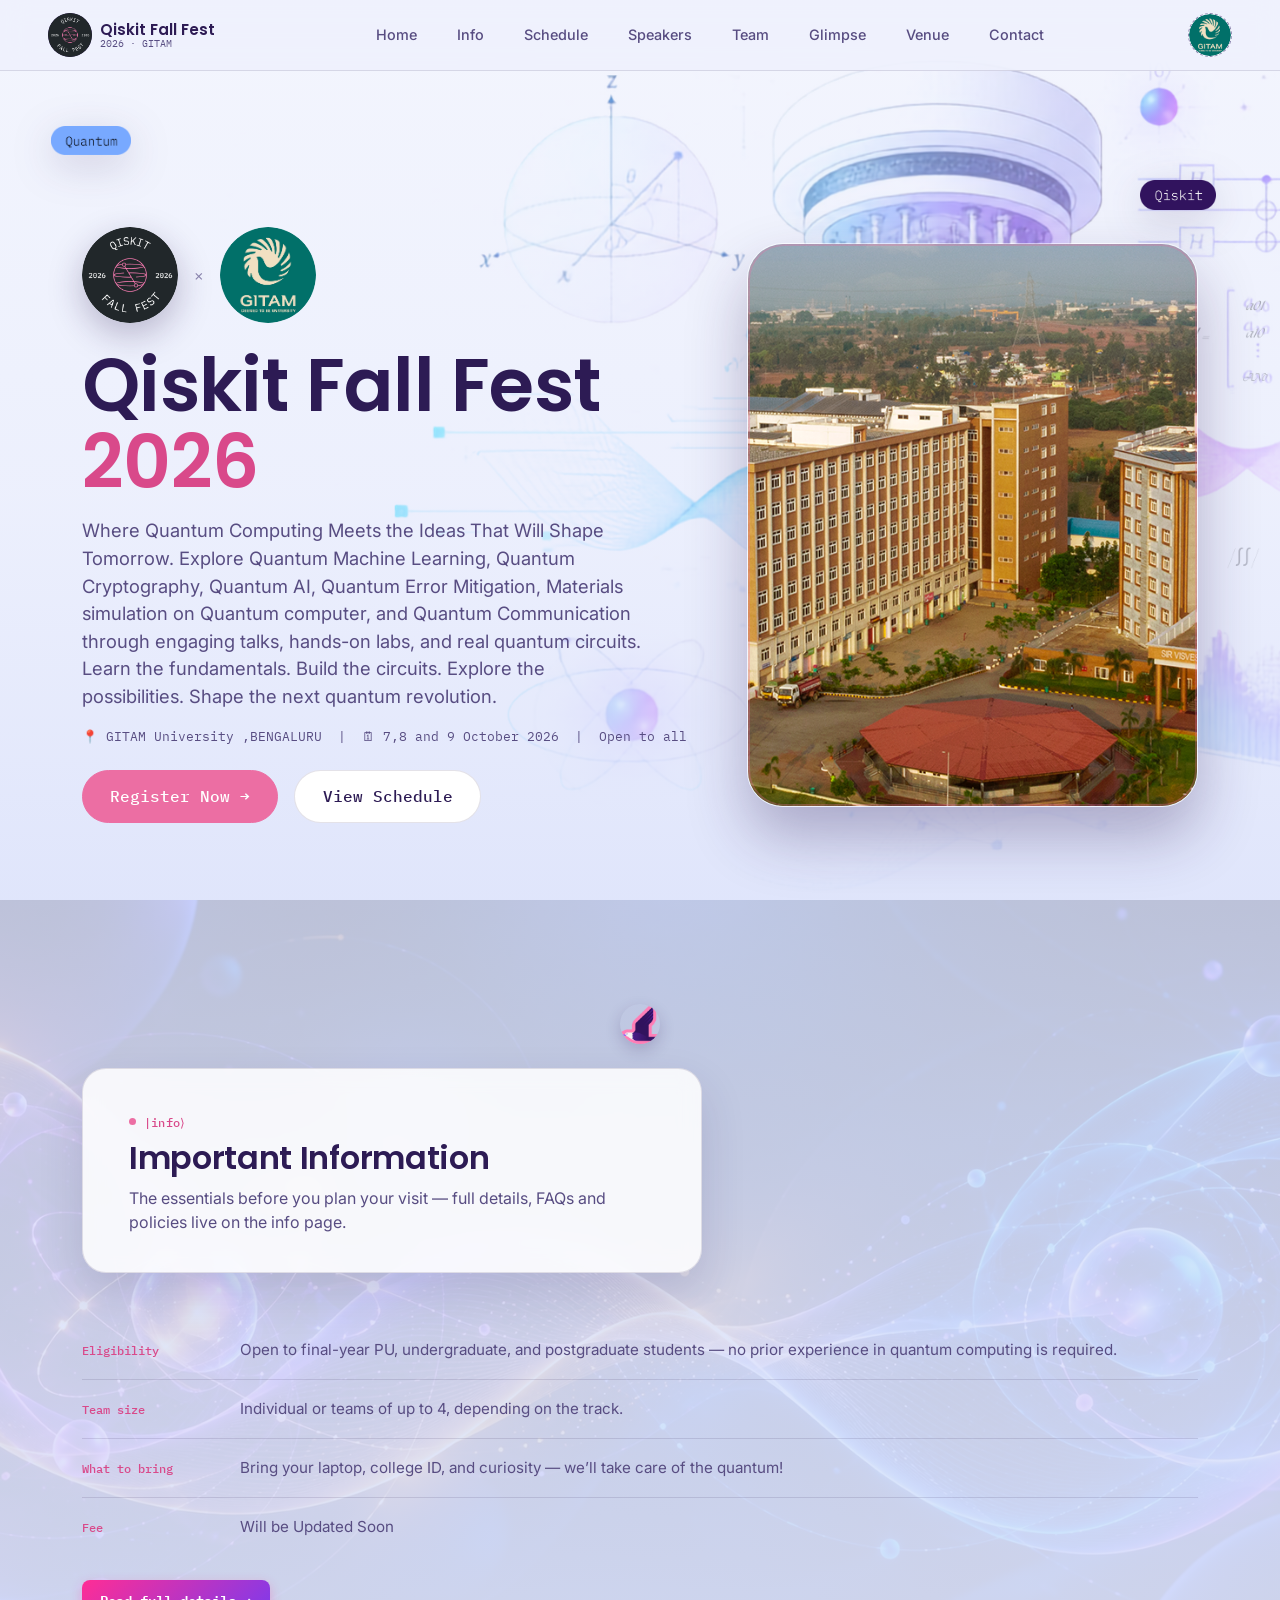
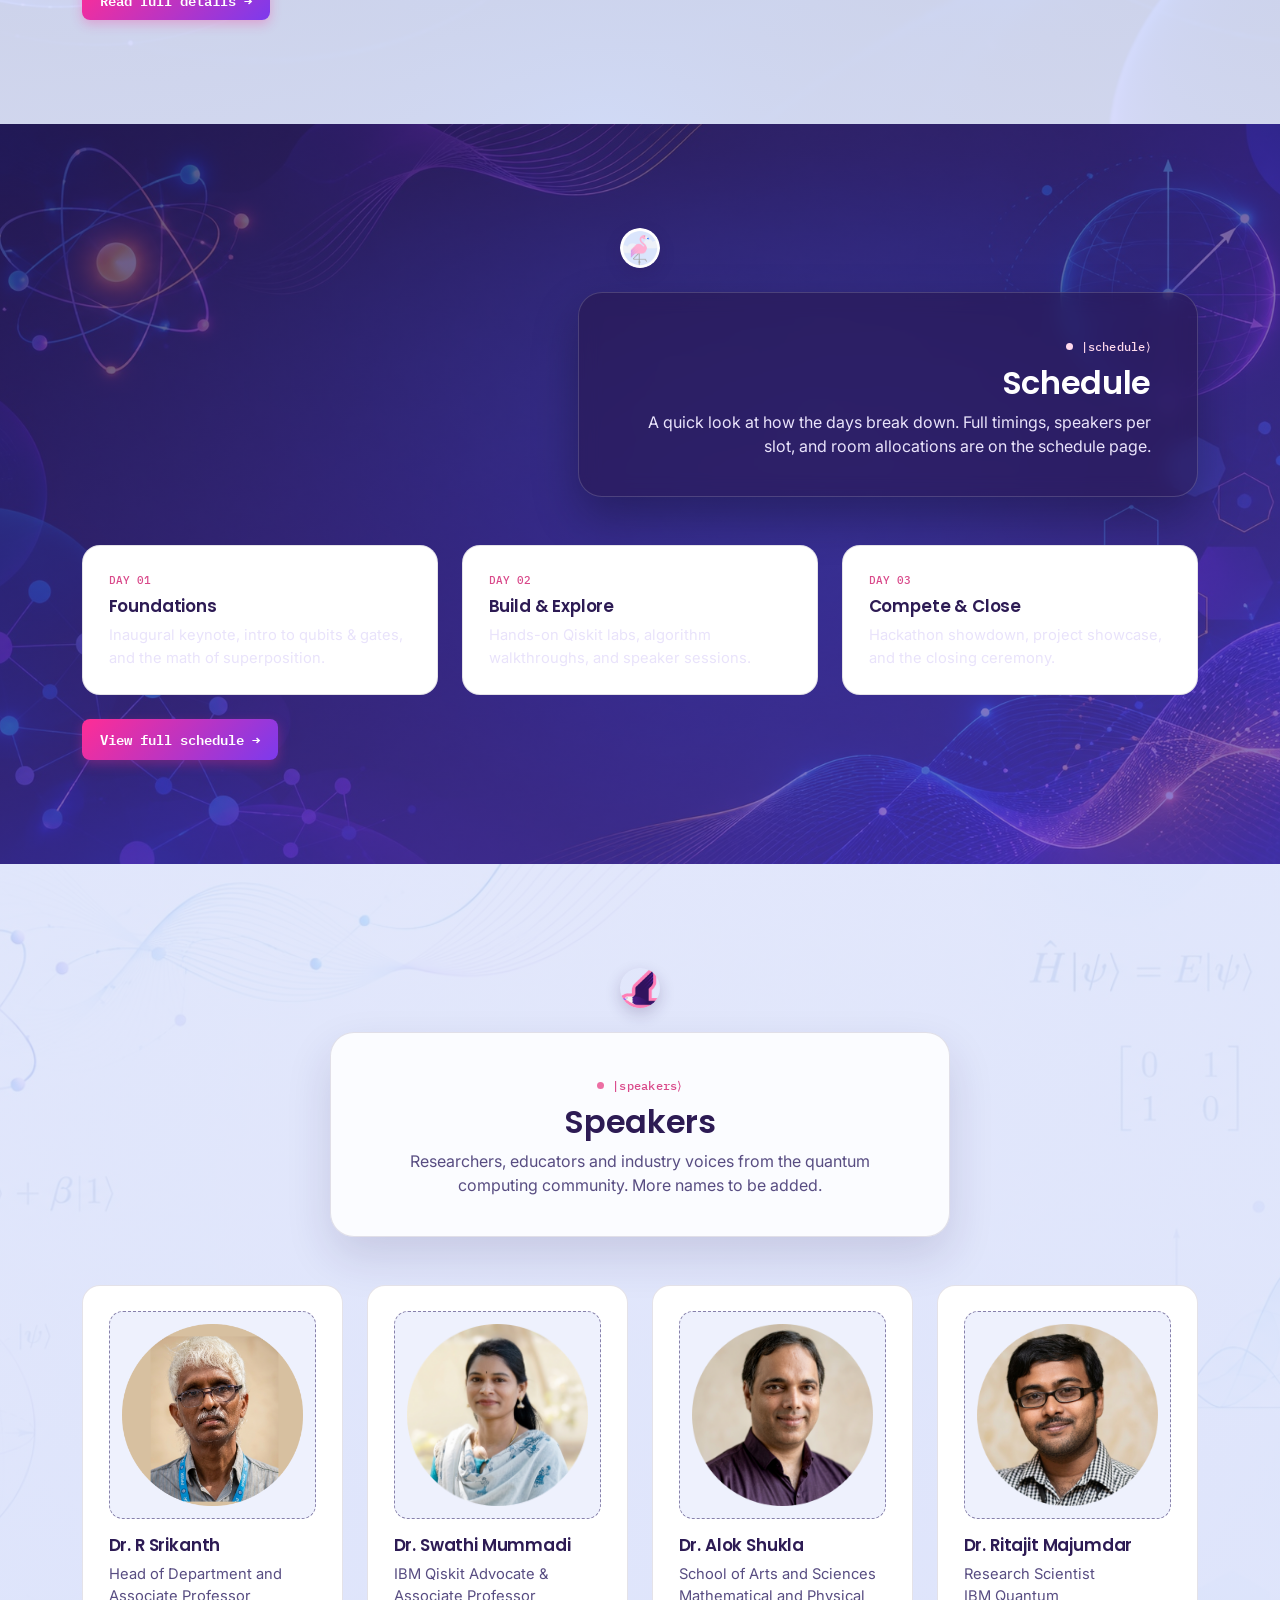
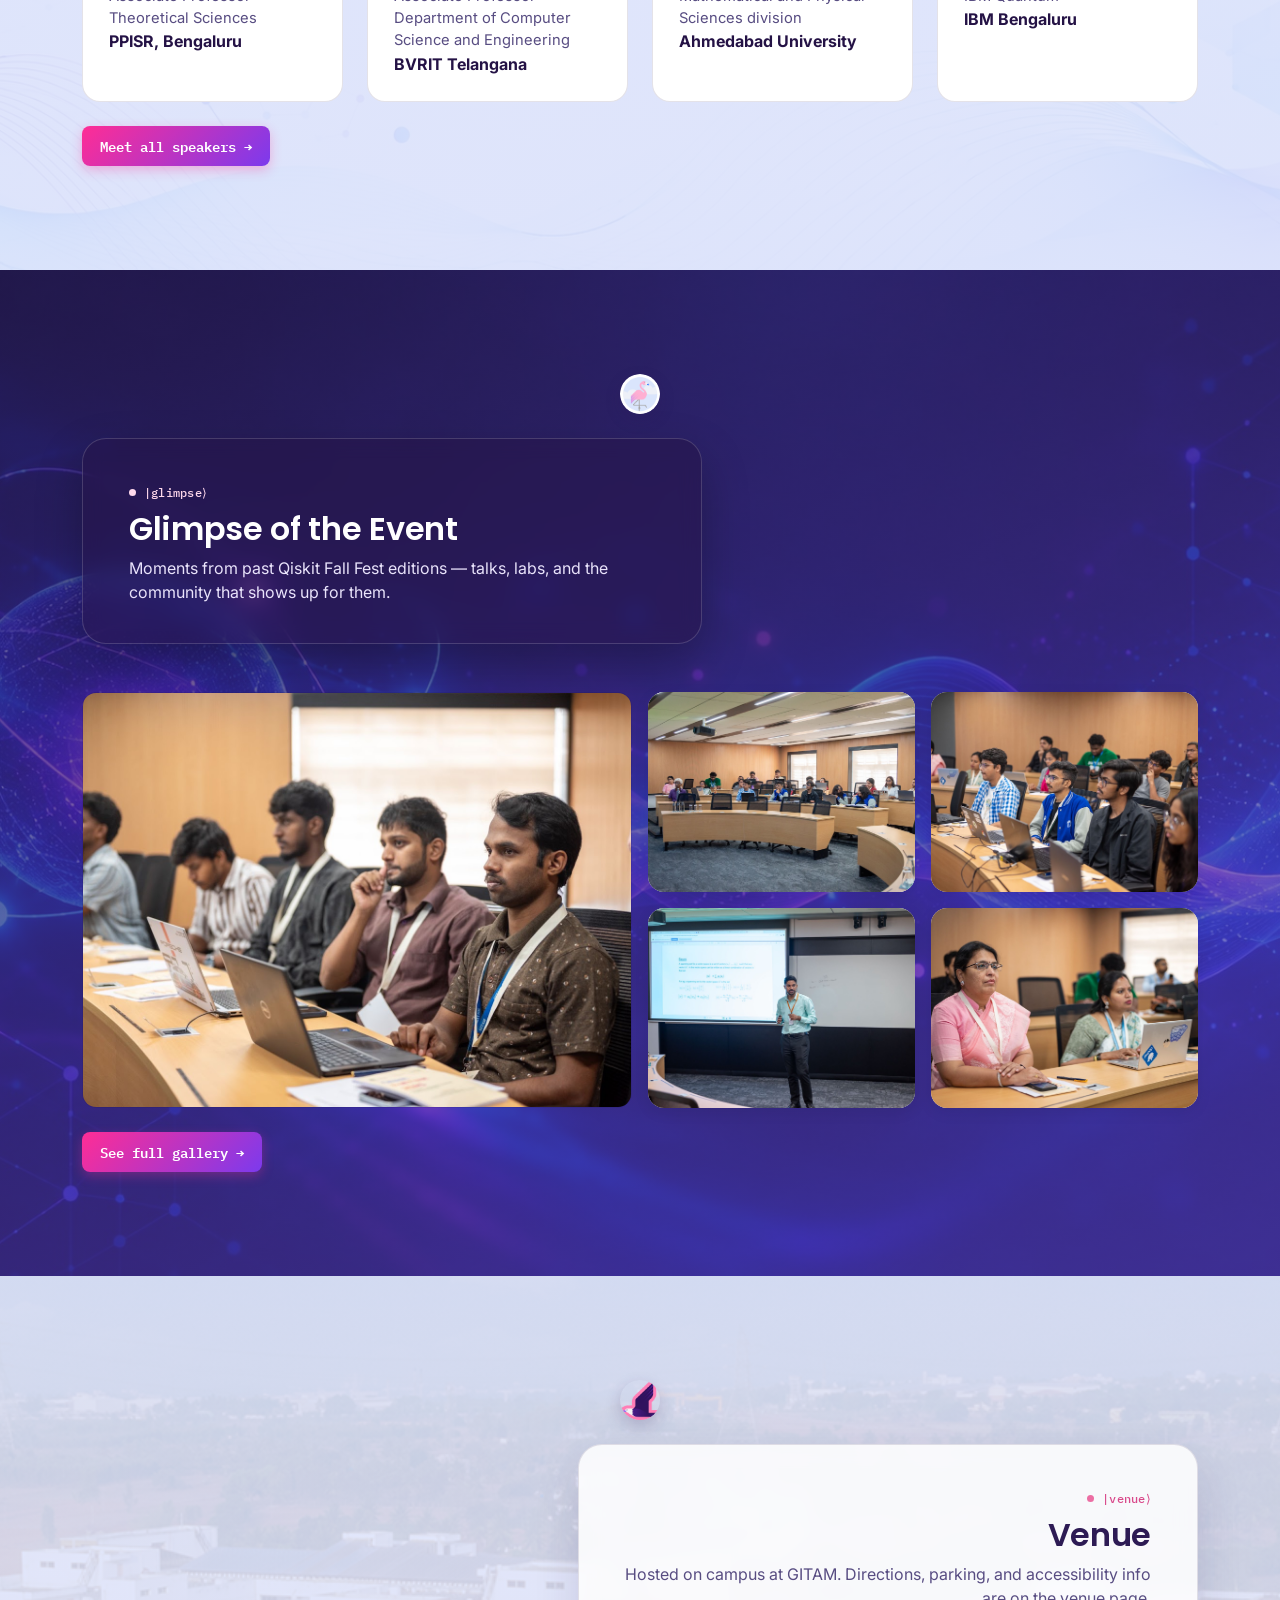
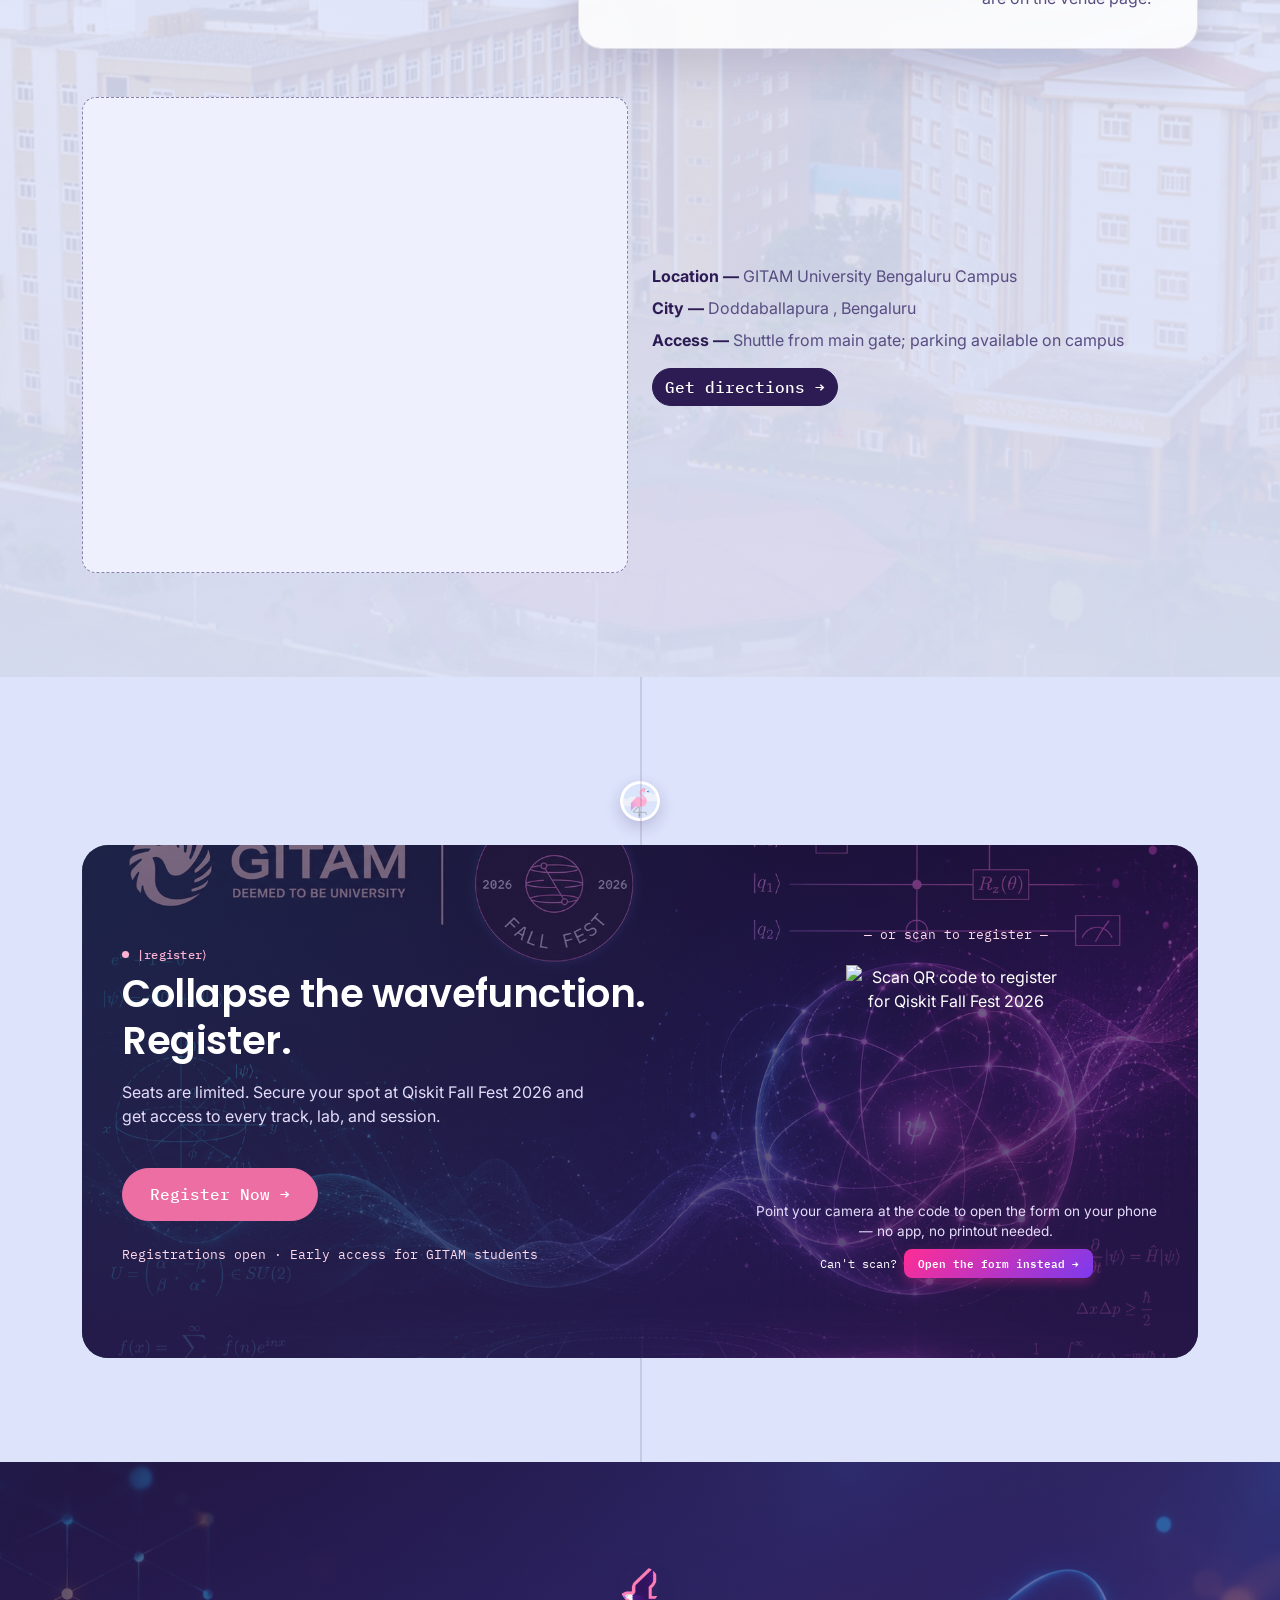
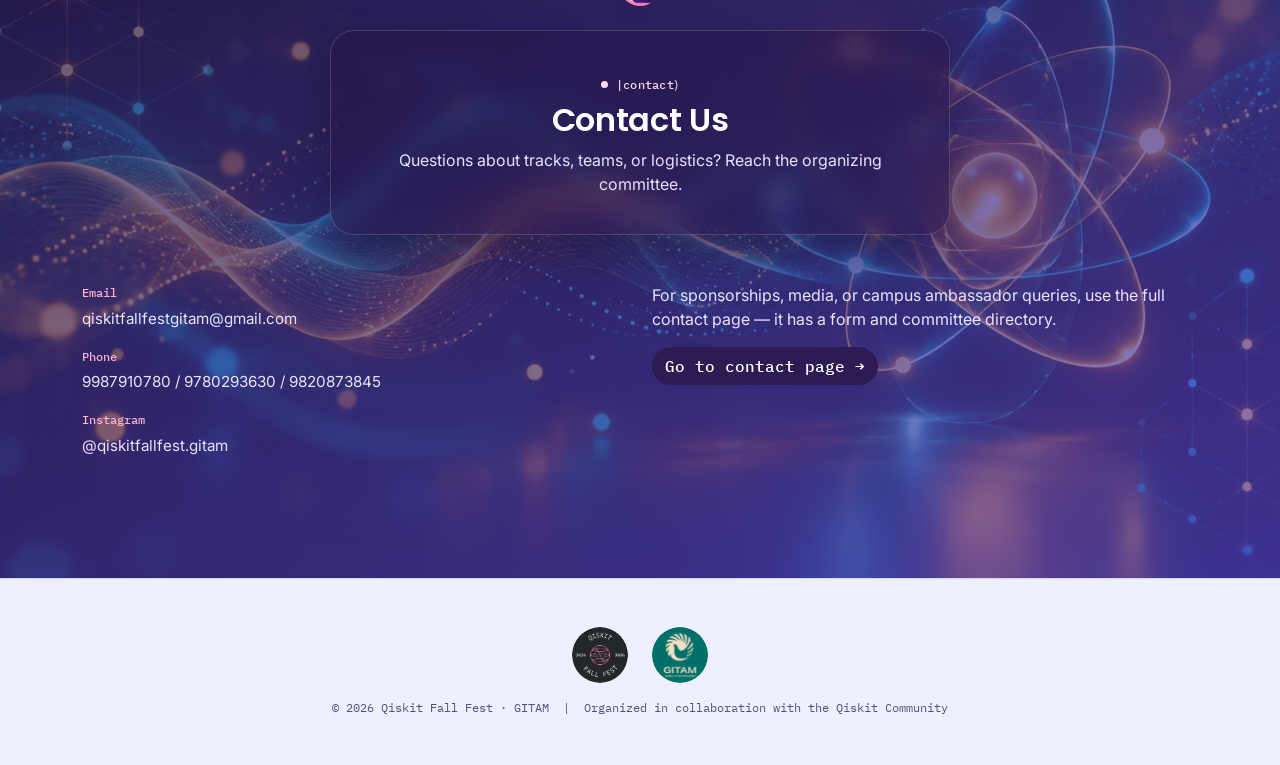
==== index.html @ b468a0ba "Update index.html" ====
<!DOCTYPE html>
<html lang="en">
<head>
<meta charset="UTF-8">
<meta name="viewport" content="width=device-width, initial-scale=1.0">
<title>Qiskit Fall Fest 2026 | GITAM</title>
<meta name="description" content="Qiskit Fall Fest 2026 at GITAM University — talks, hands-on quantum computing labs, and a hackathon for students of every branch.">

<!-- Bootstrap 5.3 -->
<link href="https://cdn.jsdelivr.net/npm/bootstrap@5.3.3/dist/css/bootstrap.min.css" rel="stylesheet">

<link rel="preconnect" href="https://fonts.googleapis.com">
<link rel="preconnect" href="https://fonts.gstatic.com" crossorigin>
<link href="https://fonts.googleapis.com/css2?family=IBM+Plex+Mono:wght@400;500;600&family=Poppins:wght@400;500;600;700&family=Inter:wght@400;500;600&display=swap" rel="stylesheet">
<link rel="icon" type="image/png" href="assets/badge-dark.png">

<style>

   .registration-section {
  padding: 40px 20px;
}

.registration-header {
  text-align: center;
  margin-bottom: 30px;
}

.payment-section {
  text-align: center;
  max-width: 500px;
  margin: 0 auto;
}

.payment-qr {
  display: flex;
  justify-content: center;
  align-items: center;
  margin-top: 20px;
}

.payment-qr img {
  width: 220px;
  height: 220px;
  object-fit: contain;
}


   .gallery-slot {
  width: 100%;
  height: 100%;
  min-height: 180px;
  overflow: hidden;
  border-radius: 16px;
  background: #f3f4f6;
  box-shadow: 0 4px 15px rgba(0, 0, 0, 0.08);
}

.gallery-slot img {
  width: 100%;
  height: 100%;
  display: block;
  object-fit: cover;
  transition: transform 0.4s ease;
}

.gallery-slot:hover img {
  transform: scale(1.05);
}

@media (max-width: 767.98px) {
  .gallery-slot {
    min-height: 140px;
    border-radius: 12px;
  }
}
/* =============================================================
   BRAND TOKENS — mapped onto Bootstrap's own CSS variable API
   so the rest of the page can lean on stock Bootstrap classes
   ============================================================= */
:root{
  --pink:#ec6ea3;
  --pink-deep:#d9498a;
  --violet:#5b3fc4;
  --violet-deep:#2d1b54;
  --violet-pale:#b6a4f2;
  --ink:#241245;
  --ink-soft:#584d82;
  --ink-dim:#8781ab;
  --bg:#dde3fb;
  --bg-soft:#eef1fd;
  --line:rgba(36,18,69,.12);

  --bs-body-bg:var(--bg);
  --bs-body-color:var(--ink);
  --bs-body-font-family:'Inter',sans-serif;
  --bs-link-color:var(--violet-deep);
  --bs-link-hover-color:var(--pink-deep);
  --bs-border-color:var(--line);
  --bs-border-radius:18px;
  --bs-border-radius-lg:24px;
  --bs-border-radius-xl:26px;
  --bs-primary:var(--violet);
  --bs-primary-rgb:91,63,196;
  --bs-secondary:var(--pink);
  --bs-secondary-rgb:236,110,163;
}

html{ scroll-behavior:smooth; }
body{ overflow-x:hidden; }
::selection{ background:var(--pink); color:#fff; }

h1,h2,h3{ font-family:'Poppins',sans-serif; font-weight:600; letter-spacing:-0.01em; color:var(--violet-deep); }
.font-mono{ font-family:'IBM Plex Mono',monospace; }

.text-ink-soft{ color:var(--ink-soft) !important; }
.text-ink-dim{ color:var(--ink-dim) !important; }

.eyebrow{
  font-family:'IBM Plex Mono',monospace; font-size:.78rem; letter-spacing:.02em;
  color:var(--pink-deep); display:inline-flex; align-items:center; gap:8px; font-weight:500;
}
.eyebrow::before{ content:""; width:7px; height:7px; border-radius:50%; background:var(--pink); flex-shrink:0; }

.section-py{ padding-top:6.5rem; padding-bottom:6.5rem; }
@media(max-width:576px){ .section-py{ padding-top:4rem; padding-bottom:4rem; } }

/* ===== skip link ===== */
.skip-link{ position:absolute; left:-999px; top:0; z-index:2000; background:var(--violet-deep); color:#fff; padding:.6rem 1rem; border-radius:0 0 8px 0; }
.skip-link:focus{ left:0; }

/* ===== navbar ===== */
.site-navbar{
  background:rgba(238,241,253,.82);
  backdrop-filter:blur(14px); -webkit-backdrop-filter:blur(14px);
  border-bottom:1px solid var(--line);
  transition:box-shadow .3s ease, background .3s ease;
}
.site-navbar.scrolled{ background:rgba(238,241,253,.94); box-shadow:0 8px 24px rgba(45,27,84,.08); }
.site-navbar .nav-link{ color:var(--ink-soft); font-weight:500; font-size:.9rem; position:relative; }
.site-navbar .nav-link::after{
  content:""; position:absolute; left:0; bottom:-2px; width:100%; height:2px;
  background:var(--pink); border-radius:2px; transform:scaleX(0); transform-origin:right;
  transition:transform .3s cubic-bezier(.22,1,.36,1);
}
.site-navbar .nav-link:hover{ color:var(--violet-deep); }
.site-navbar .nav-link:hover::after{ transform:scaleX(1); transform-origin:left; }

.logo-circle{ width:44px; height:44px; border-radius:50%; overflow:hidden; background:var(--violet-deep); flex-shrink:0; transition:transform .5s cubic-bezier(.22,1,.36,1); }
.navbar-brand:hover .logo-circle{ transform:rotate(360deg) scale(1.08); }
.logo-slot{ width:44px; height:44px; border-radius:50%; border:1.5px dashed var(--ink-dim); overflow:hidden; background:rgba(255,255,255,.5); flex-shrink:0; }

/* ===== buttons — themed via Bootstrap's own button CSS variables ===== */
.btn-fest-pink{
  --bs-btn-color:#fff; --bs-btn-bg:var(--pink); --bs-btn-border-color:var(--pink);
  --bs-btn-hover-color:#fff; --bs-btn-hover-bg:var(--pink-deep); --bs-btn-hover-border-color:var(--pink-deep);
  --bs-btn-active-bg:var(--pink-deep); --bs-btn-active-border-color:var(--pink-deep);
  font-family:'IBM Plex Mono',monospace; font-weight:500; border-radius:40px; padding:.85rem 1.7rem;
  transition:transform .18s ease, box-shadow .18s ease;
}
.btn-fest-pink:hover{ transform:translateY(-2px); box-shadow:0 12px 28px rgba(217,73,138,.35); }

.btn-fest-ghost{
  --bs-btn-color:var(--violet-deep); --bs-btn-bg:#fff; --bs-btn-border-color:var(--line);
  --bs-btn-hover-color:var(--violet-deep); --bs-btn-hover-bg:#fff; --bs-btn-hover-border-color:var(--violet);
  font-family:'IBM Plex Mono',monospace; font-weight:500; border-radius:40px; padding:.85rem 1.7rem;
  transition:transform .18s ease;
}
.btn-fest-ghost:hover{ transform:translateY(-2px); }

.btn-fest-dark{
  --bs-btn-color:#fff; --bs-btn-bg:var(--violet-deep); --bs-btn-border-color:var(--violet-deep);
  --bs-btn-hover-color:#fff; --bs-btn-hover-bg:var(--violet); --bs-btn-hover-border-color:var(--violet);
  font-family:'IBM Plex Mono',monospace; font-weight:500; border-radius:40px;
  transition:transform .18s ease;
}
.btn-fest-dark:hover{ transform:translateY(-2px); }

.link-fest {
    font-family: 'IBM Plex Mono', monospace;
    font-size: .85rem;
    color: #fff;
    font-weight: 600;
    display: inline-flex;
    align-items: center;
    gap: 8px;

    background: linear-gradient(135deg, #ff2d95, #7c3aed);
    border: none;
    border-radius: 8px;
    padding: 10px 18px;

    text-decoration: none;
    cursor: pointer;
    box-shadow: 0 4px 12px rgba(255, 45, 149, 0.3);
    transition: all .2s ease;
}

.link-fest:hover {
    gap: 12px;
    transform: translateY(-2px);
    box-shadow: 0 6px 18px rgba(255, 45, 149, 0.45);
    background: linear-gradient(135deg, #ff4dab, #8b5cf6);
}


/* ===== hero ===== */
.hero-section{ position:relative; padding-top:150px; overflow:hidden; min-height:100vh; }
.hero-bg-img{ position:absolute; inset:0; z-index:-2; width:100%; height:100%; object-fit:cover; object-position:center 30%; }
.hero-veil{
  position:absolute; inset:0; z-index:-1;
  background:linear-gradient(180deg, rgba(221,227,251,.35) 0%, rgba(221,227,251,.55) 55%, rgba(221,227,251,.92) 100%);
}
.hero-badge-circle{ width:96px; height:96px; box-shadow:0 12px 34px rgba(45,27,84,.28); }
.hero-gitam-circle{ width:96px; height:96px; background:rgba(255,255,255,.55); }

.hero-image-wrap{
  position:relative; border-radius:36px; overflow:hidden; isolation:isolate;
  box-shadow:0 30px 60px rgba(45,27,84,.3); border:1px solid rgba(255,255,255,.5); aspect-ratio:4/5; max-width:460px;
}
.hero-image-wrap img{ width:100%; height:100%; object-fit:cover; display:block; }
.hero-image-wrap::after{ content:""; position:absolute; inset:0; border-radius:36px; box-shadow:inset 0 0 0 2px rgba(236,110,163,.3); pointer-events:none; }

.sticker{ position:absolute; z-index:1; filter:drop-shadow(0 10px 20px rgba(45,27,84,.18)); animation:bob 6s ease-in-out infinite; }
@keyframes bob{ 0%,100%{ transform:translateY(0);} 50%{ transform:translateY(-14px);} }
.sticker-entangle{ width:80px; top:14%; left:4%; animation-delay:0s; }
.sticker-wave{ width:76px; top:20%; right:5%; animation-delay:1.4s; }

/* ===== decorative section backgrounds ===== */
.bg-section{ position:relative; overflow:hidden; isolation:isolate; }
.bg-section .section-bg-img{ position:absolute; inset:0; z-index:-2; width:100%; height:100%; object-fit:cover; }
.bg-section .section-veil{
  position:absolute; inset:0; z-index:-1;
  background:linear-gradient(180deg, rgba(221,227,251,.85) 0%, rgba(221,227,251,.94) 100%);
}
.bg-section.dark-veil .section-veil{ background:linear-gradient(160deg, rgba(45,27,84,.72) 0%, rgba(91,63,196,.68) 100%); }
.bg-section.dark-veil h2{ color:#fff; }
.bg-section.dark-veil .eyebrow{ color:#ffd9ec; }
.bg-section.dark-veil .eyebrow::before{ background:#ffd9ec; }
.bg-section.dark-veil p{ color:#e9e3fb; }
.bg-section.alt-surface{ background:var(--bg-soft); }

.gate-mark{ width:40px; height:40px; border-radius:50%; overflow:hidden; box-shadow:0 6px 16px rgba(45,27,84,.2); }

.section-copy{
  background:rgba(255,255,255,.86); backdrop-filter:blur(10px); -webkit-backdrop-filter:blur(10px);
  border:1px solid var(--line); border-radius:24px; padding:2.4rem clamp(22px,4vw,46px);
  box-shadow:0 20px 46px rgba(45,27,84,.14); max-width:620px;
}
.bg-section.dark-veil .section-copy{ background:rgba(36,18,69,.5); border-color:rgba(255,255,255,.16); box-shadow:0 20px 46px rgba(0,0,0,.28); }

.align-left .section-copy{ margin-right:auto; text-align:left; }
.align-right .section-copy{ margin-left:auto; text-align:right; }
.align-center .section-copy{ margin-left:auto; margin-right:auto; text-align:center; }
.align-right .eyebrow{ justify-content:flex-end; }
.align-center .eyebrow{ justify-content:center; }
.align-right .link-fest{ margin-left:auto; }
.align-center .link-fest{ margin-left:auto; margin-right:auto; }
@media(max-width:768px){
  .align-left .section-copy, .align-right .section-copy, .align-center .section-copy{ text-align:left; margin-left:0; margin-right:0; }
  .align-right .eyebrow, .align-center .eyebrow{ justify-content:flex-start; }
  .align-right .link-fest, .align-center .link-fest{ margin-left:0; margin-right:0; }
}

/* ===== cards ===== */
.card-fest{
  border:1px solid var(--line); border-radius:18px; padding:1.6rem; background:#fff; height:100%;
  transition:border-color .2s, transform .2s, box-shadow .2s;
}
.card-fest:hover{ border-color:var(--violet-pale); transform:translateY(-4px); box-shadow:0 16px 34px rgba(45,27,84,.1); }
.card-fest .tag{ font-family:'IBM Plex Mono',monospace; font-size:.68rem; color:var(--pink-deep); font-weight:500; }
.card-fest h3{ font-size:1.05rem; }
.card-fest p{ color:var(--ink-soft); font-size:.92rem; margin-bottom:0; }

.placeholder-slot{
  border:1.5px dashed var(--ink-dim); border-radius:14px; background:var(--bg-soft);
  display:flex; align-items:center; justify-content:center; text-align:center;
  font-family:'IBM Plex Mono',monospace; font-size:.65rem; color:var(--ink-dim); padding:.75rem;
}
.speaker-photo{ aspect-ratio:1/1; }
.gallery-slot{ aspect-ratio:4/3; }
.gallery-featured{ border-radius:14px; overflow:hidden; border:1px solid var(--line); height:100%; min-height:220px; }
.gallery-featured img{ width:100%; height:100%; object-fit:cover; display:block; }
.venue-map-slot{ aspect-ratio:4/3; }

/* ===== info list ===== */
.info-list .list-group-item{ background:transparent; border-color:var(--line); padding:1.1rem 0; }
.bg-section.dark-veil .info-list .list-group-item{ border-color:rgba(255,255,255,.16); }
.info-key{ font-family:'IBM Plex Mono',monospace; font-size:.78rem; color:var(--pink-deep); font-weight:500; min-width:150px; }
.bg-section.dark-veil .info-key{ color:#ffb3d3; }
.info-val{ color:var(--ink-soft); font-size:.95rem; }
.bg-section.dark-veil .info-val{ color:#e9e3fb; }

/* ===== register CTA ===== */
.register-panel{ position:relative; border-radius:26px; overflow:hidden; isolation:isolate; padding:5rem 2.5rem; }
.register-bg-img{ position:absolute; inset:0; z-index:-2; width:100%; height:100%; object-fit:cover; }
.register-veil{ position:absolute; inset:0; z-index:-1; background:linear-gradient(180deg, rgba(45,27,84,.62), rgba(45,27,84,.82)); }
.register-panel .eyebrow{ color:#ffb3d3; justify-content:center; }
.register-panel .eyebrow::before{ background:#ffb3d3; }

/* ===== contact ===== */
.contact-sticker{ position:absolute; width:100px; right:1rem; top:1rem; opacity:.9; }

/* ===== footer ===== */
.footer-badge, .footer-gitam-slot{ width:56px; height:56px; border-radius:50%; overflow:hidden; }

/* ===== scroll reveal ===== */
.fade-in{ opacity:0; transform:translateY(18px); transition:opacity .7s ease, transform .7s ease; }
.fade-in.visible{ opacity:1; transform:translateY(0); }
@media (prefers-reduced-motion: reduce){ *{ animation:none !important; transition:none !important; } }

/* ===== decorative center spine (desktop only) ===== */
.spine{
  position:absolute; left:50%; top:0; bottom:0; width:2px;
  background:linear-gradient(180deg, transparent 0%, var(--line) 8%, var(--line) 92%, transparent 100%);
  display:none; pointer-events:none;
}
@media(min-width:1200px){ .spine{ display:block; } }
</style>
</head>
<body>
<a class="skip-link font-mono" href="#main-content">Skip to content</a>

<!-- ===== HEADER / NAVBAR ===== -->
<header class="site-navbar fixed-top" id="siteHeader">
  <nav class="navbar navbar-expand-lg py-2">
    <div class="container-fluid px-3 px-lg-5">
      <a class="navbar-brand d-flex align-items-center gap-2" href="#hero">
        <span class="logo-circle d-flex align-items-center justify-content-center">
          <img src="assets/badge-dark.png" class="w-100 h-100" style="object-fit:contain;" alt="Qiskit Fall Fest 2026 badge">
        </span>
        <span style="font-family:'Poppins',sans-serif; font-weight:600; font-size:.95rem; color:var(--violet-deep); line-height:1.15;">
          Qiskit Fall Fest
          <span class="d-block font-mono fw-normal" style="font-size:.6rem; color:var(--ink-soft);">2026 · GITAM</span>
        </span>
      </a>

      <button class="navbar-toggler border-0 shadow-none" type="button" data-bs-toggle="collapse" data-bs-target="#mainNav" aria-controls="mainNav" aria-expanded="false" aria-label="Toggle navigation">
        <span class="navbar-toggler-icon"></span>
      </button>

      <div class="collapse navbar-collapse" id="mainNav">
        <ul class="navbar-nav mx-lg-auto gap-lg-4 mt-3 mt-lg-0">
            <li class="nav-item"><a class="nav-link" href="index.html">Home</a></li>
          <li class="nav-item"><a class="nav-link" href="#info">Info</a></li>
          <li class="nav-item"><a class="nav-link" href="#schedule">Schedule</a></li>
          <li class="nav-item"><a class="nav-link" href="#speakers">Speakers</a></li>
           <li class="nav-item"><a class="nav-link" href="team.html">Team</a></li>
          <li class="nav-item"><a class="nav-link" href="#glimpse">Glimpse</a></li>
          <li class="nav-item"><a class="nav-link" href="#venue">Venue</a></li>
          <li class="nav-item"><a class="nav-link" href="#contact">Contact</a></li>
        </ul>
        <div class="d-flex align-items-center gap-3 mt-3 mt-lg-0">
          <span class="logo-slot d-none d-sm-flex align-items-center justify-content-center">
            <img src="assets/gitam-logo.png" class="w-100 h-100" style="object-fit:cover; border-radius:50%;" alt="GITAM University">
          </span>
         <!--<a href="https://forms.gle/392ioswMgbxbrcMz8"
   class="btn-nav-register"
   id="registerBtn">
  Register →
</a> -->

        </div>
      </div>
    </div>
  </nav>
</header>

<!-- ===== HERO ===== -->
<section class="hero-section d-flex align-items-center" id="hero">
  <img class="hero-bg-img" src="assets/hero-bg.png" alt="">
  <div class="hero-veil"></div>

  <div class="sticker sticker-entangle d-none d-md-block"><img src="assets/Text_Quantum_02.png" class="w-100" alt="Entanglement icon"></div>
  <div class="sticker sticker-wave d-none d-md-block"><img src="assets/Qiskit.png" class="w-100" alt="Wave function icon"></div>

  <div class="container py-5">
    <div class="row align-items-center gy-5">
      <div class="col-lg-7 text-center text-lg-start">
        <div class="d-flex align-items-center justify-content-center justify-content-lg-start gap-3 mb-4">
          <div class="hero-badge-circle rounded-circle overflow-hidden">
            <img src="assets/badge-dark.png" class="w-100 h-100" style="object-fit:cover;" alt="Qiskit Fall Fest 2026 badge">
          </div>
          <span class="font-mono text-ink-dim">×</span>
          <div class="hero-gitam-circle rounded-circle d-flex align-items-center justify-content-center overflow-hidden">
            <img src="assets/gitam-logo.png" class="w-100 h-100" style="object-fit:cover;" alt="GITAM University">
          </div>
        </div>

        <h1 style="font-size:clamp(2.5rem,6.6vw,4.6rem); line-height:1.05;">
          Qiskit Fall Fest <span style="color:var(--pink-deep);">2026</span>
        </h1>
        <p class="text-ink-soft mt-3 mx-auto mx-lg-0" style="font-size:clamp(1rem,1.6vw,1.15rem); max-width:560px;">
          Where Quantum Computing Meets the Ideas That Will Shape Tomorrow.
Explore Quantum Machine Learning, Quantum Cryptography, Quantum AI,
Quantum Error Mitigation, Materials simulation on Quantum computer, and Quantum
Communication through engaging talks, hands-on labs, and real quantum circuits.
Learn the fundamentals. Build the circuits. Explore the possibilities. Shape the
next quantum revolution.

        </p>
        <p class="font-mono text-ink-soft mt-3" style="font-size:.8rem;">
          📍 GITAM University ,BENGALURU &nbsp;|&nbsp; 🗓 7,8 and 9 October 2026 &nbsp;|&nbsp; Open to all
        </p>

        <div class="d-flex flex-wrap justify-content-center justify-content-lg-start gap-3 mt-4">
          <a href="register.html" class="btn btn-fest-pink">Register Now →</a>
          <a href="#schedule" class="btn btn-fest-ghost">View Schedule</a>
        </div>
      </div>

      <div class="col-lg-5 d-flex justify-content-center">
        <div class="hero-image-wrap">
          <img src="assets/blr-campus1.png" alt="Quantum circuit visualization">
        </div>
      </div>
    </div>
  </div>
</section>

<main id="main-content" class="position-relative">
<div class="spine"></div>

<!-- ===== IMPORTANT INFORMATION ===== -->
<section class="bg-section section-py align-left" id="info">
  <img class="section-bg-img" src="assets/bg-info.jpg" alt="">
  <div class="section-veil"></div>

  <div class="container position-relative" style="z-index:2;">
    <div class="gate-mark mx-auto mb-4 d-none d-xl-block"><img src="assets/icon-mono-black.png" class="w-100 h-100" alt=""></div>

    <div class="section-copy fade-in mb-5">
      <div class="eyebrow mb-2">|info⟩</div>
      <h2 class="fs-2">Important Information</h2>
      <p class="text-ink-soft mt-2 mb-0">The essentials before you plan your visit — full details, FAQs and policies live on the info page.</p>
    </div>

    <ul class="list-group list-group-flush info-list fade-in mb-4">
      <li class="list-group-item d-flex flex-wrap gap-2 align-items-baseline">
        <span class="info-key">Eligibility</span>
        <span class="info-val">Open to final-year PU, undergraduate, and postgraduate students — no prior
experience in quantum computing is required.
</span>
      </li>
      <li class="list-group-item d-flex flex-wrap gap-2 align-items-baseline">
        <span class="info-key">Team size</span>
        <span class="info-val">Individual or teams of up to 4, depending on the track.</span>
      </li>
      <li class="list-group-item d-flex flex-wrap gap-2 align-items-baseline">
        <span class="info-key">What to bring</span>
        <span class="info-val">Bring your laptop, college ID, and curiosity — we’ll take care of the quantum!</span>
      </li>
      <li class="list-group-item d-flex flex-wrap gap-2 align-items-baseline">
        <span class="info-key">Fee</span>
        <span class="info-val">Will be Updated Soon</span>
      </li>
    </ul>

    <a href="info.html" class="link-fest fade-in">Read full details →</a>
  </div>
</section>

<!-- ===== SCHEDULE ===== -->
<section class="bg-section alt-surface dark-veil align-right section-py" id="schedule">
  <img class="section-bg-img" src="assets/bg-schedule.jpg" alt="">
  <div class="section-veil"></div>

  <div class="container position-relative" style="z-index:2;">
    <div class="gate-mark mx-auto mb-4 d-none d-xl-block"><img src="assets/icon-mono-gray.png" class="w-100 h-100" alt=""></div>

    <div class="section-copy fade-in mb-5">
      <div class="eyebrow mb-2">|schedule⟩</div>
      <h2 class="fs-2">Schedule</h2>
      <p class="mt-2 mb-0">A quick look at how the days break down. Full timings, speakers per slot, and room allocations are on the schedule page.</p>
    </div>

    <div class="row row-cols-1 row-cols-md-3 g-4 fade-in mb-4">
      <div class="col">
        <div class="card-fest">
          <span class="tag d-block mb-2">DAY 01</span>
          <h3>Foundations</h3>
          <p>Inaugural keynote, intro to qubits &amp; gates, and the math of superposition.</p>
        </div>
      </div>
      <div class="col">
        <div class="card-fest">
          <span class="tag d-block mb-2">DAY 02</span>
          <h3>Build &amp; Explore</h3>
          <p>Hands-on Qiskit labs, algorithm walkthroughs, and speaker sessions.</p>
        </div>
      </div>
      <div class="col">
        <div class="card-fest">
          <span class="tag d-block mb-2">DAY 03</span>
          <h3>Compete &amp; Close</h3>
          <p>Hackathon showdown, project showcase, and the closing ceremony.</p>
        </div>
      </div>
    </div>

    <a href="schedule.html" class="link-fest fade-in">View full schedule →</a>
  </div>
</section>

<!-- ===== SPEAKERS ===== -->
<section class="bg-section align-center section-py" id="speakers">
  <img class="section-bg-img" src="assets/bg-speakers.jpg" alt="">
  <div class="section-veil"></div>

  <div class="container position-relative" style="z-index:2;">
    <div class="gate-mark mx-auto mb-4 d-none d-xl-block"><img src="assets/icon-mono-black.png" class="w-100 h-100" alt=""></div>

    <div class="section-copy fade-in mb-5">
      <div class="eyebrow mb-2">|speakers⟩</div>
      <h2 class="fs-2">Speakers</h2>
      <p class="text-ink-soft mt-2 mb-0">Researchers, educators and industry voices from the quantum computing community. More names to be added.</p>
    </div>

    <div class="row row-cols-1 row-cols-md-2 row-cols-lg-4 g-4 fade-in mb-4">
      <div class="col">
        <div class="card-fest text-start">
          <div class="placeholder-slot speaker-photo mb-3">
            <img src="speakers/srikanth.png" class="w-100 h-100" style="object-fit:cover; border-radius:14px;" alt="Dr. R Srikanth">
          </div>
          <h3>Dr. R Srikanth</h3>
          <p>Head of Department and Associate Professor</p>
          <p>Theoretical Sciences</p>
          <b>PPISR, Bengaluru</b>
        </div>
      </div>
      <div class="col">
        <div class="card-fest text-start">
          <div class="placeholder-slot speaker-photo mb-3">
            <img src="speakers/Swathim.png" class="w-100 h-100" style="object-fit:cover; border-radius:14px;" alt="Dr. Swathi Mummadi">
          </div>
          <h3>Dr. Swathi Mummadi</h3>
          <p>IBM Qiskit Advocate &amp; Associate Professor</p>
          <p>Department of Computer Science and Engineering</p>
          <b>BVRIT Telangana</b>
        </div>
      </div>
      <div class="col">
        <div class="card-fest text-start">
          <div class="placeholder-slot speaker-photo mb-3">
            <img src="speakers/aloksukla.png" class="w-100 h-100" style="object-fit:cover; border-radius:14px;" alt="Dr. Alok Shukla">
          </div>
          <h3>Dr. Alok Shukla</h3>
          <p>School of Arts and Sciences</p>
          <p>Mathematical and Physical Sciences division</p>
          <b>Ahmedabad University</b>
        </div>
      </div>
      <div class="col">
        <div class="card-fest text-start">
          <div class="placeholder-slot speaker-photo mb-3">
            <img src="speakers/ritajith.png" class="w-100 h-100" style="object-fit:cover; border-radius:14px;" alt="Speaker Name">
          </div>
          <h3>Dr. Ritajit Majumdar</h3>
          <p>Research Scientist  </p>
          <p>IBM Quantum</p>
          <b>IBM Bengaluru</b>
        </div>
      </div>
    </div>

    <a href="speakers.html" class="link-fest fade-in">Meet all speakers →</a>
  </div>
</section>

<!-- ===== GLIMPSE OF EVENT ===== -->
<section class="bg-section alt-surface dark-veil align-left section-py" id="glimpse">
  <img class="section-bg-img" src="assets/bg-glimpse.jpg" alt="">
  <div class="section-veil"></div>

  <div class="container position-relative" style="z-index:2;">
    <div class="gate-mark mx-auto mb-4 d-none d-xl-block"><img src="assets/icon-mono-gray.png" class="w-100 h-100" alt=""></div>

    <div class="section-copy fade-in mb-5">
      <div class="eyebrow mb-2">|glimpse⟩</div>
      <h2 class="fs-2">Glimpse of the Event</h2>
      <p class="mt-2 mb-0">Moments from past Qiskit Fall Fest editions — talks, labs, and the community that shows up for them.</p>
    </div>

    <div class="row g-3 fade-in mb-4">
      <div class="col-md-6">
        <div class="gallery-featured">
          <img src="glimpse/glimp1.jpg" alt="Qiskit Fall Fest glimpse 1">
        </div>
      </div>

      <div class="col-md-6">
        <div class="row row-cols-2 g-3 h-100">

          <div class="col">
            <div class="gallery-slot">
              <img src="glimpse/glimp2.jpg" alt="Qiskit Fall Fest glimpse 2">
            </div>
          </div>

          <div class="col">
            <div class="gallery-slot">
              <img src="glimpse/glimp3.jpg" alt="Qiskit Fall Fest glimpse 3">
            </div>
          </div>

          <div class="col">
            <div class="gallery-slot">
              <img src="glimpse/glimp4.jpg" alt="Qiskit Fall Fest glimpse 4">
            </div>
          </div>

          <div class="col">
            <div class="gallery-slot">
              <img src="glimpse/glimp5.jpg" alt="Qiskit Fall Fest glimpse 5">
            </div>
          </div>

        </div>
      </div>
    </div>

    <a href="glimpse.html" class="link-fest fade-in">See full gallery →</a>
  </div>
</section>

<!-- ===== VENUE ===== -->
<section class="bg-section align-right section-py" id="venue">
  <img class="section-bg-img" src="assets/blr-campus1.png" alt="">
  <div class="section-veil"></div>

  <div class="container position-relative" style="z-index:2;">
    <div class="gate-mark mx-auto mb-4 d-none d-xl-block"><img src="assets/icon-mono-black.png" class="w-100 h-100" alt=""></div>

    <div class="section-copy fade-in mb-5">
      <div class="eyebrow mb-2">|venue⟩</div>
      <h2 class="fs-2">Venue</h2>
      <p class="text-ink-soft mt-2 mb-0">Hosted on campus at GITAM. Directions, parking, and accessibility info are on the venue page.</p>
    </div>

    <div class="row g-4 align-items-center fade-in">
      <div class="col-lg-6">
        <div class="placeholder-slot venue-map-slot">
           
        <iframe src="https://www.google.com/maps/embed?pb=!1m18!1m12!1m3!1d3883.0207689412123!2d77.59557649999999!3d13.286642700000002!2m3!1f0!2f0!3f0!3m2!1i1024!2i768!4f13.1!3m3!1m2!1s0x3bae3df04c9efe91%3A0x74ef0f7e2f81d564!2sGITAM%20Deemed%20to%20be%20University%20Bengaluru!5e0!3m2!1sen!2sin!4v1788852260775!5m2!1sen!2sin" width="600" height="450" style="border:0;" allowfullscreen="" loading="lazy" referrerpolicy="strict-origin-when-cross-origin"></iframe>
        
        
        
        </div>
      </div>
      <div class="col-lg-6 text-start">
        <p class="text-ink-soft mb-2"><strong class="text-violet-deep" style="color:var(--violet-deep);">Location —</strong> GITAM University Bengaluru Campus </p>
        <p class="text-ink-soft mb-2"><strong style="color:var(--violet-deep);">City —</strong> Doddaballapura , Bengaluru</p>
        <p class="text-ink-soft mb-3"><strong style="color:var(--violet-deep);">Access —</strong> Shuttle from main gate; parking available on campus</p>
        <a href="venue.html" class="btn btn-fest-dark">Get directions →</a>
      </div>
    </div>
  </div>
</section>

<!-- ===== REGISTER ===== -->
<section class="section-py" id="register">
  <div class="container">
    <div class="gate-mark mx-auto mb-4 d-none d-xl-block"><img src="assets/icon-mono-gray.png" class="w-100 h-100" alt=""></div>

    <div class="register-panel fade-in text-white">
      <img class="register-bg-img" src="assets/hero-bg-title.png" alt="">
      <div class="register-veil"></div>

      <div class="row align-items-center g-5">
        <div class="col-lg-7 text-center text-lg-start">
          <div class="eyebrow mb-2 justify-content-center justify-content-lg-start">|register⟩</div>
          <h2 class="text-white" style="font-size:clamp(1.7rem,3.2vw,2.4rem);">Collapse the wavefunction. Register.</h2>
          <p class="mx-auto mx-lg-0 mt-3" style="color:#e4dcfb; max-width:480px;">Seats are limited. Secure your spot at Qiskit Fall Fest 2026 and get access to every track, lab, and session.</p>
          <a href="register.html" class="btn btn-fest-pink mt-4">Register Now →</a>
          <p class="font-mono mt-4 mb-0" style="font-size:.8rem; color:#ffd9ec;">Registrations open · Early access for GITAM students</p>
        </div>

        <div class="col-lg-5 text-center">
          <p class="font-mono mb-3" style="font-size:.8rem; color:#ffd9ec;">— or scan to register —</p>
          <div class="payment-qr">
            <img src="assets/registration.png" alt="Scan QR code to register for Qiskit Fall Fest 2026">
          </div>
          <p class="mt-3 mb-0" style="color:#e4dcfb; font-size:.85rem;">
            Point your camera at the code to open the form on your phone — no app, no printout needed.
          </p>
          <p class="font-mono mt-2 mb-0" style="font-size:.75rem;">
            Can't scan? <a href="https://forms.gle/392ioswMgbxbrcMz8" class="link-fest" style="padding:6px 14px; font-size:.7rem;">Open the form instead →</a>
          </p>
        </div>
      </div>
    </div>
  </div>
</section>

  

<!-- ===== CONTACT US ===== -->
<section class="bg-section alt-surface dark-veil align-center section-py" id="contact">
  <img class="section-bg-img" src="assets/bg-contact.jpg" alt="">
  <div class="section-veil"></div>

  <div class="container position-relative" style="z-index:2;">
    <img class="contact-sticker d-none d-xl-block" src="assets/sticker-bird.png" alt="">
    <div class="gate-mark mx-auto mb-4 d-none d-xl-block"><img src="assets/icon-mono-black.png" class="w-100 h-100" alt=""></div>

    <div class="section-copy fade-in mb-5">
      <div class="eyebrow mb-2">|contact⟩</div>
      <h2 class="fs-2">Contact Us</h2>
      <p class="mt-2 mb-0">Questions about tracks, teams, or logistics? Reach the organizing committee.</p>
    </div>

    <div class="row g-4 fade-in text-start">
      <div class="col-md-6">
        <ul class="list-unstyled">
          <li class="mb-3">
            <span class="info-key d-block mb-1" style="min-width:auto;">Email</span>
            <span class="info-val">qiskitfallfestgitam@gmail.com</span>
          </li>
          <li class="mb-3">
            <span class="info-key d-block mb-1" style="min-width:auto;">Phone</span>
            <span class="info-val">9987910780 / 9780293630 / 9820873845</span>
          </li>
          <li class="mb-3">
            <span class="info-key d-block mb-1" style="min-width:auto;">Instagram</span>
            <span class="info-val">@qiskitfallfest.gitam</span>
          </li>
        </ul>
      </div>
      <div class="col-md-6">
        <p>For sponsorships, media, or campus ambassador queries, use the full contact page — it has a form and committee directory.</p>
        <a href="contact.html" class="btn btn-fest-dark">Go to contact page →</a>
      </div>
    </div>
  </div>
</section>

  


</main>

<!-- ===== FOOTER ===== -->
<footer class="text-center py-5" style="background:var(--bg-soft); border-top:1px solid var(--line);">
  <div class="d-flex justify-content-center align-items-center gap-4 mb-3">
    <div class="footer-badge"><img src="assets/badge-dark.png" class="w-100 h-100" style="object-fit:cover;" alt="Qiskit Fall Fest 2026 badge"></div>
    <div class="footer-gitam-slot"><img src="assets/gitam-logo.png" class="w-100 h-100" style="object-fit:contain;" alt="GITAM University"></div>
  </div>
  <p class="font-mono text-ink-soft mb-0" style="font-size:.75rem;">© 2026 Qiskit Fall Fest · GITAM &nbsp;|&nbsp; Organized in collaboration with the Qiskit Community</p>
</footer>

<!-- Bootstrap bundle (incl. Popper) -->
<script src="https://cdn.jsdelivr.net/npm/bootstrap@5.3.3/dist/js/bootstrap.bundle.min.js"></script>
<script>
  // navbar background swap on scroll
  const header = document.getElementById('siteHeader');
  const onScroll = () => header.classList.toggle('scrolled', window.scrollY > 12);
  onScroll();
  window.addEventListener('scroll', onScroll, { passive:true });

  // collapse mobile nav after a link is clicked
  document.querySelectorAll('#mainNav .nav-link').forEach(link=>{
    link.addEventListener('click', ()=>{
      const nav = document.getElementById('mainNav');
      if(nav.classList.contains('show')){
        bootstrap.Collapse.getOrCreateInstance(nav).hide();
      }
    });
  });

  // scroll-reveal
  const io = new IntersectionObserver((entries)=>{
    entries.forEach(e=>{
      if(e.isIntersecting){ e.target.classList.add('visible'); io.unobserve(e.target); }
    });
  }, { threshold: 0.15 });
  document.querySelectorAll('.fade-in').forEach(el=> io.observe(el));
</script>

</body>
</html>
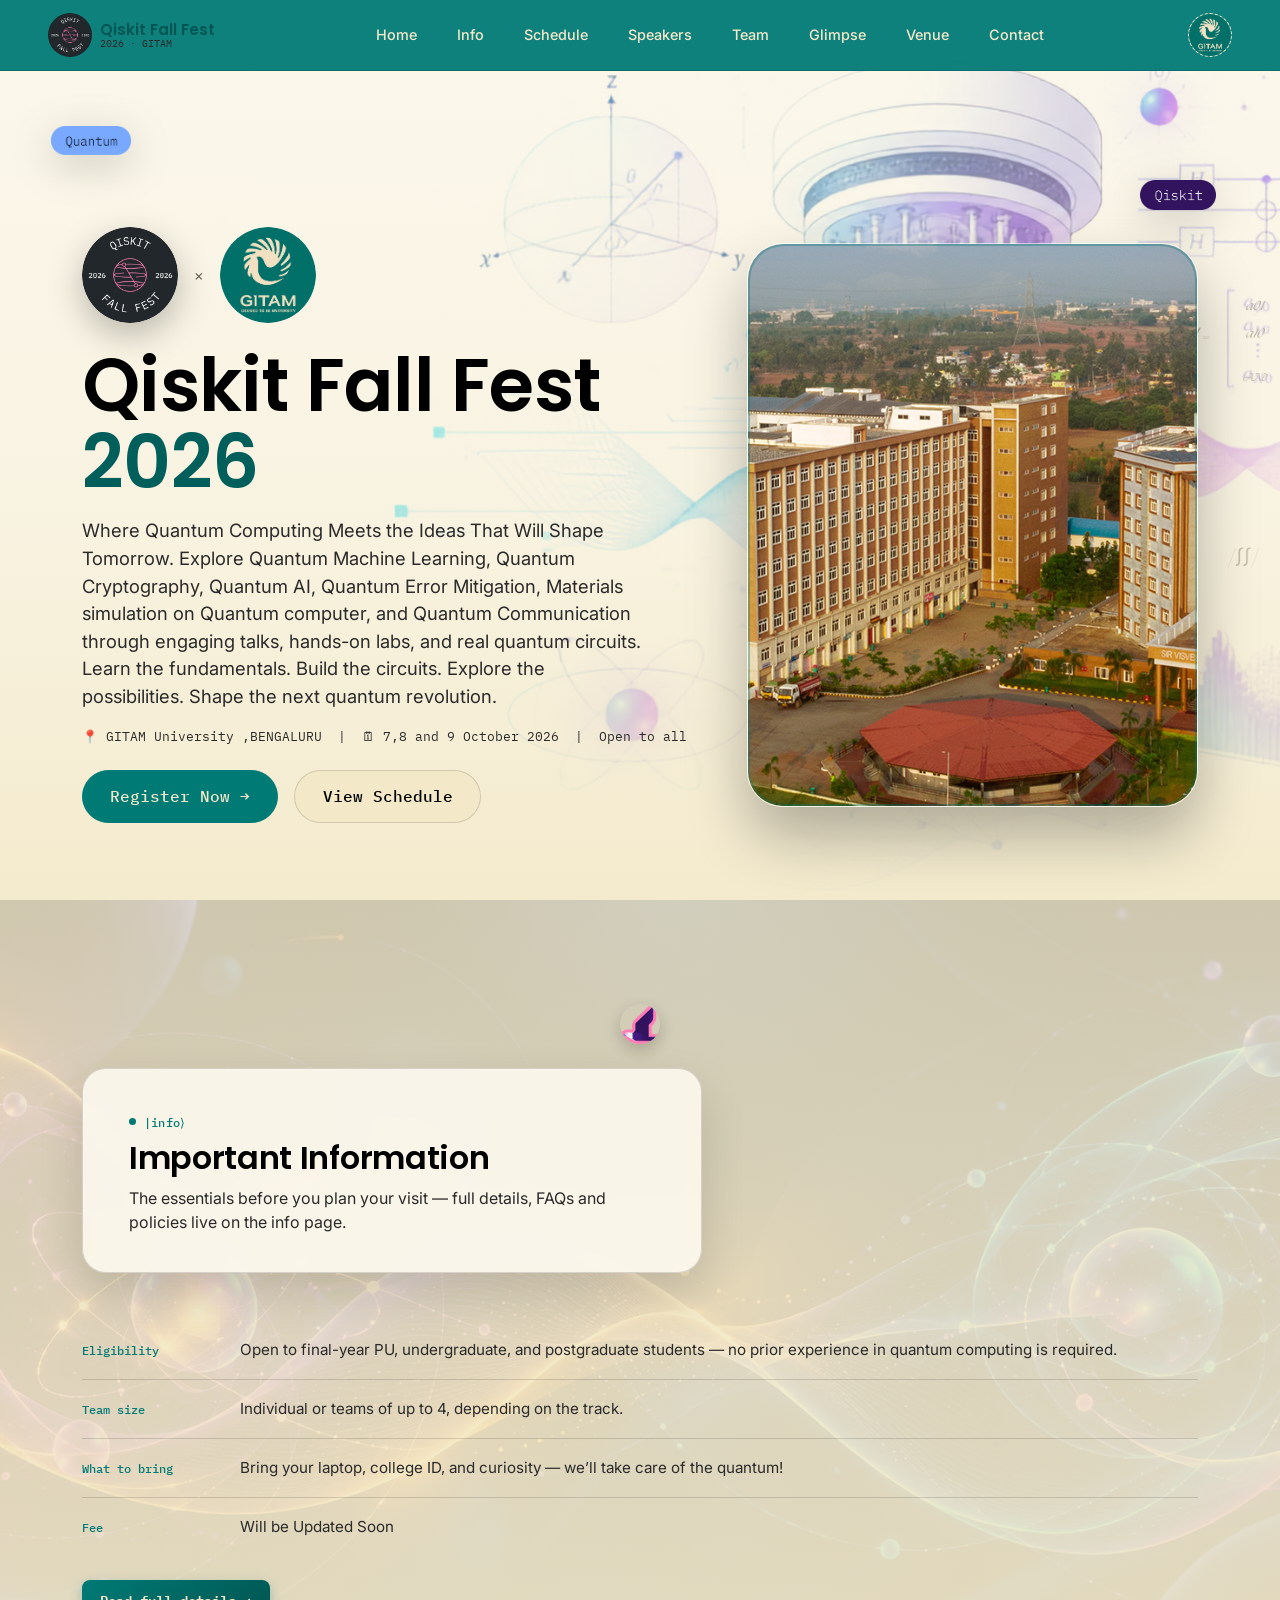
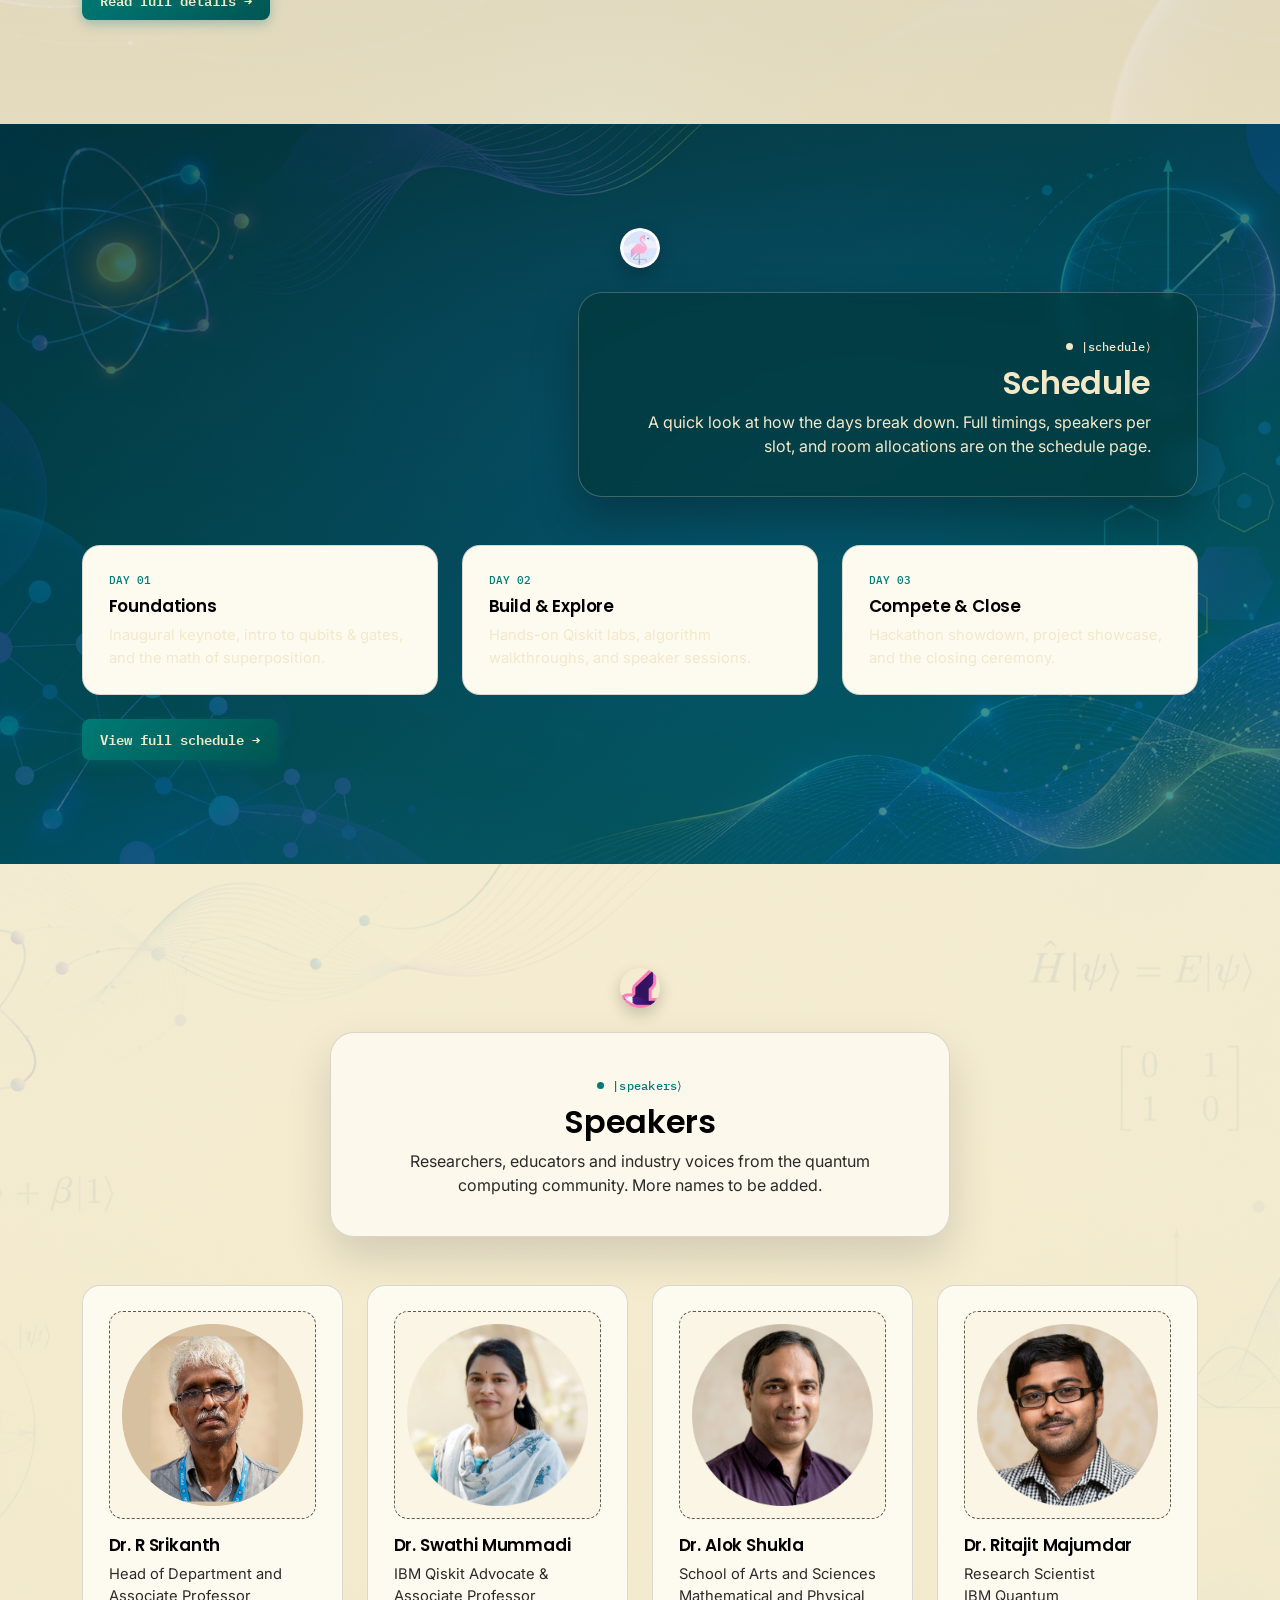
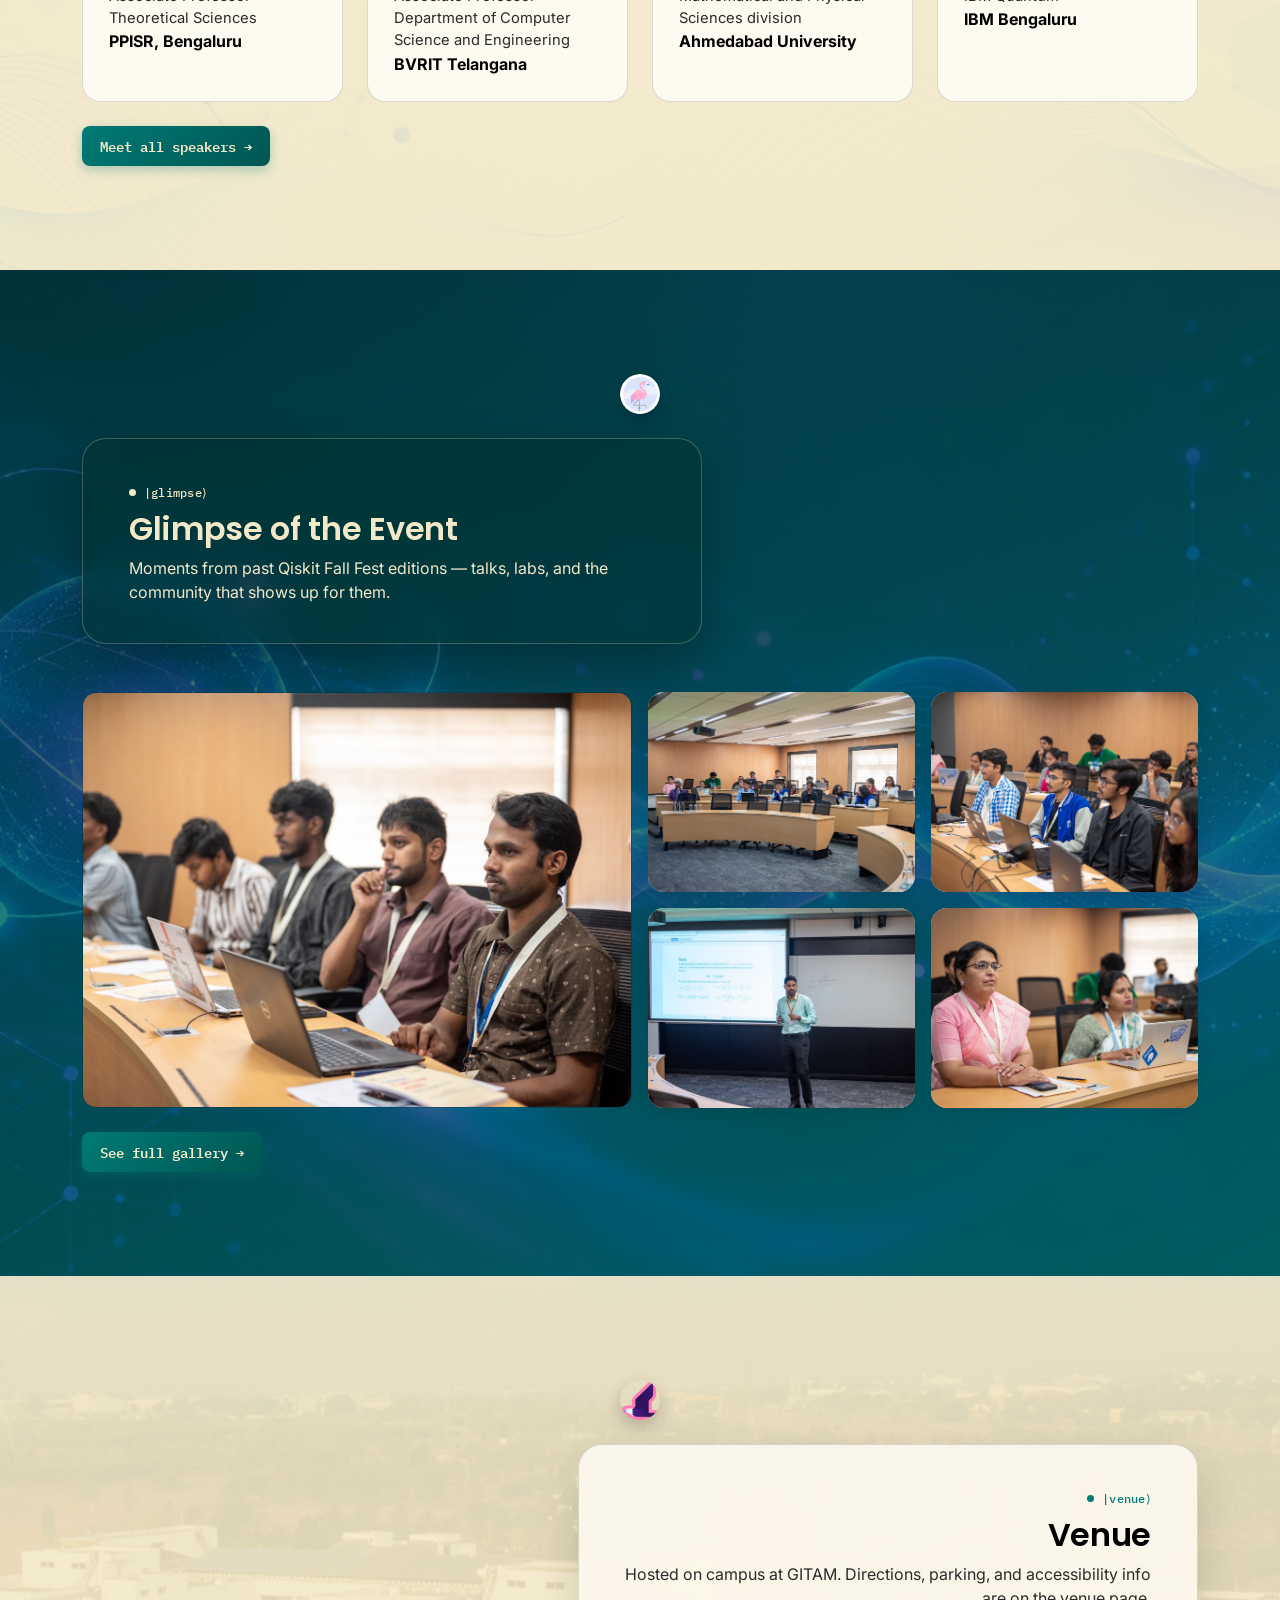
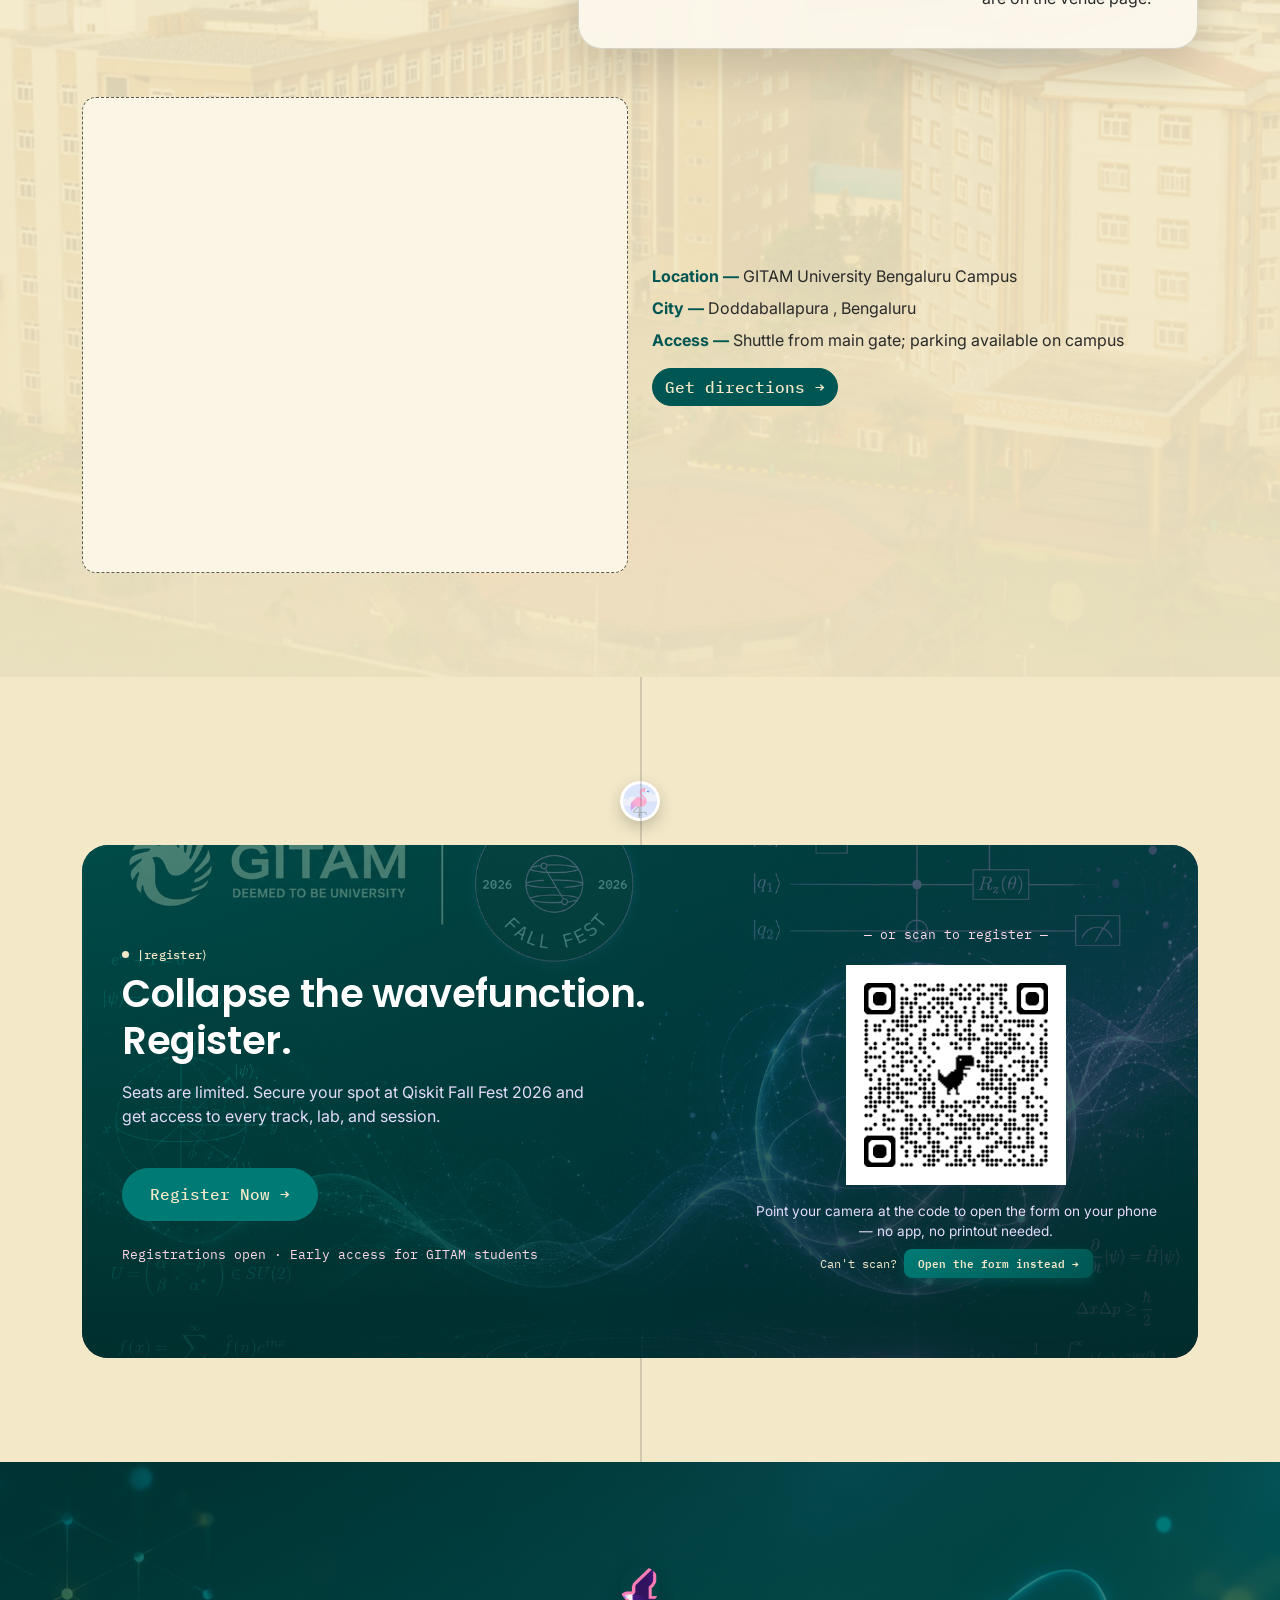
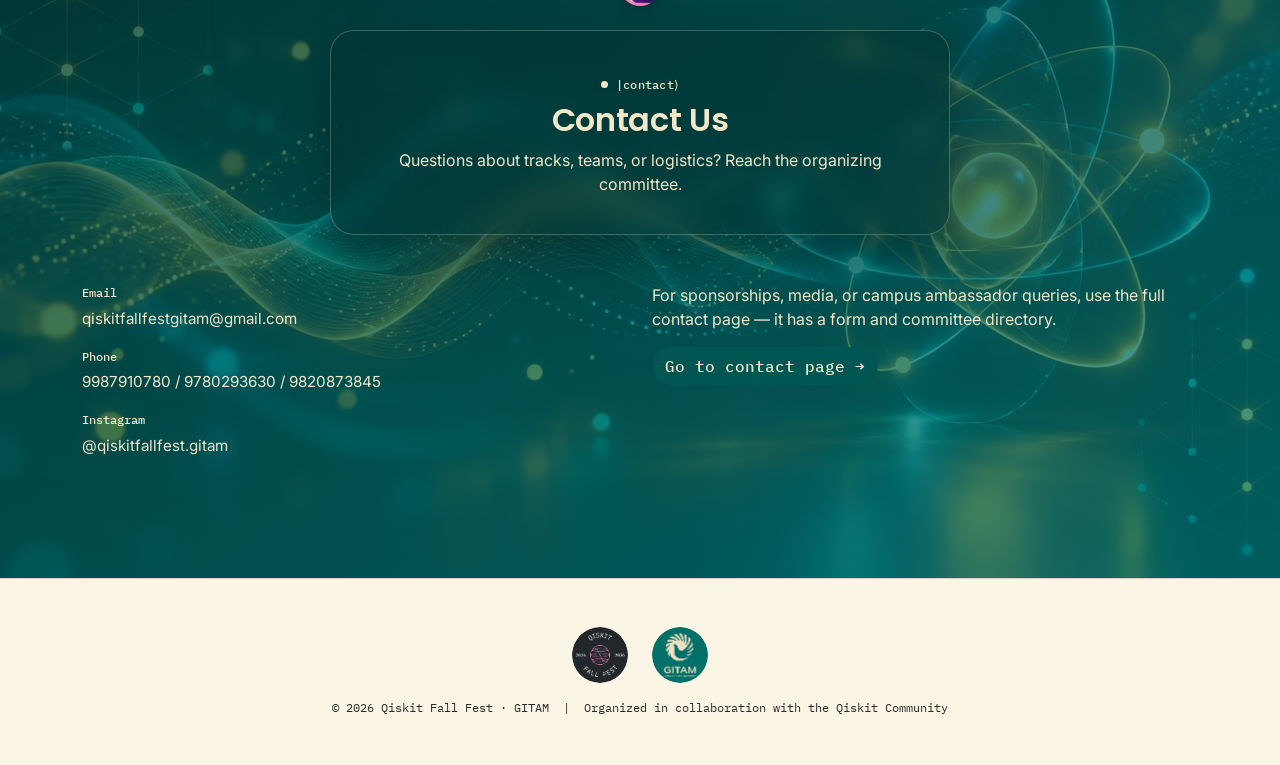
==== commit da661e2e: "Update index.html" ====
--- a/index.html
+++ b/index.html
@@ -16,6 +16,8 @@
 
 <style>
 
+/* Theme: Teal #007A75 + Cream #F3E9C9 + Black text */
+
    .registration-section {
   padding: 40px 20px;
 }
@@ -51,8 +53,8 @@
   min-height: 180px;
   overflow: hidden;
   border-radius: 16px;
-  background: #f3f4f6;
-  box-shadow: 0 4px 15px rgba(0, 0, 0, 0.08);
+  background: #FAF5E4;
+  box-shadow: 0 4px 15px rgba(0, 0, 0, 0.1);
 }
 
 .gallery-slot img {
@@ -78,38 +80,43 @@
    so the rest of the page can lean on stock Bootstrap classes
    ============================================================= */
 :root{
-  --pink:#ec6ea3;
-  --pink-deep:#d9498a;
-  --violet:#5b3fc4;
-  --violet-deep:#2d1b54;
-  --violet-pale:#b6a4f2;
-  --ink:#241245;
-  --ink-soft:#584d82;
-  --ink-dim:#8781ab;
-  --bg:#dde3fb;
-  --bg-soft:#eef1fd;
-  --line:rgba(36,18,69,.12);
+  --teal:#007A75;
+  --teal-deep:#005652;
+  --cream:#F3E9C9;
+
+  /* legacy names kept so existing markup keeps working */
+  --pink:#007A75;
+  --pink-deep:#005f5b;
+  --violet:#007A75;
+  --violet-deep:#005652;
+  --violet-pale:#7fbdb9;
+  --ink:#000000;
+  --ink-soft:#2a2a2a;
+  --ink-dim:#5e5a4c;
+  --bg:#F3E9C9;
+  --bg-soft:#FAF5E4;
+  --line:rgba(0,0,0,.14);
 
   --bs-body-bg:var(--bg);
   --bs-body-color:var(--ink);
   --bs-body-font-family:'Inter',sans-serif;
-  --bs-link-color:var(--violet-deep);
-  --bs-link-hover-color:var(--pink-deep);
+  --bs-link-color:var(--teal);
+  --bs-link-hover-color:var(--teal-deep);
   --bs-border-color:var(--line);
   --bs-border-radius:18px;
   --bs-border-radius-lg:24px;
   --bs-border-radius-xl:26px;
-  --bs-primary:var(--violet);
-  --bs-primary-rgb:91,63,196;
-  --bs-secondary:var(--pink);
-  --bs-secondary-rgb:236,110,163;
+  --bs-primary:var(--teal);
+  --bs-primary-rgb:0,122,117;
+  --bs-secondary:var(--cream);
+  --bs-secondary-rgb:243,233,201;
 }
 
 html{ scroll-behavior:smooth; }
 body{ overflow-x:hidden; }
-::selection{ background:var(--pink); color:#fff; }
-
-h1,h2,h3{ font-family:'Poppins',sans-serif; font-weight:600; letter-spacing:-0.01em; color:var(--violet-deep); }
+::selection{ background:var(--teal); color:var(--cream); }
+
+h1,h2,h3{ font-family:'Poppins',sans-serif; font-weight:600; letter-spacing:-0.01em; color:var(--ink); }
 .font-mono{ font-family:'IBM Plex Mono',monospace; }
 
 .text-ink-soft{ color:var(--ink-soft) !important; }
@@ -117,59 +124,59 @@
 
 .eyebrow{
   font-family:'IBM Plex Mono',monospace; font-size:.78rem; letter-spacing:.02em;
-  color:var(--pink-deep); display:inline-flex; align-items:center; gap:8px; font-weight:500;
-}
-.eyebrow::before{ content:""; width:7px; height:7px; border-radius:50%; background:var(--pink); flex-shrink:0; }
+  color:var(--teal); display:inline-flex; align-items:center; gap:8px; font-weight:500;
+}
+.eyebrow::before{ content:""; width:7px; height:7px; border-radius:50%; background:var(--teal); flex-shrink:0; }
 
 .section-py{ padding-top:6.5rem; padding-bottom:6.5rem; }
 @media(max-width:576px){ .section-py{ padding-top:4rem; padding-bottom:4rem; } }
 
 /* ===== skip link ===== */
-.skip-link{ position:absolute; left:-999px; top:0; z-index:2000; background:var(--violet-deep); color:#fff; padding:.6rem 1rem; border-radius:0 0 8px 0; }
+.skip-link{ position:absolute; left:-999px; top:0; z-index:2000; background:var(--teal-deep); color:var(--cream); padding:.6rem 1rem; border-radius:0 0 8px 0; }
 .skip-link:focus{ left:0; }
 
 /* ===== navbar ===== */
 .site-navbar{
-  background:rgba(238,241,253,.82);
+  background:rgba(0,122,117,.94);
   backdrop-filter:blur(14px); -webkit-backdrop-filter:blur(14px);
-  border-bottom:1px solid var(--line);
+  border-bottom:1px solid rgba(0,0,0,.15);
   transition:box-shadow .3s ease, background .3s ease;
 }
-.site-navbar.scrolled{ background:rgba(238,241,253,.94); box-shadow:0 8px 24px rgba(45,27,84,.08); }
-.site-navbar .nav-link{ color:var(--ink-soft); font-weight:500; font-size:.9rem; position:relative; }
+.site-navbar.scrolled{ background:rgba(0,122,117,.98); box-shadow:0 8px 24px rgba(0,0,0,.18); }
+.site-navbar .nav-link{ color:var(--cream); font-weight:500; font-size:.9rem; position:relative; }
 .site-navbar .nav-link::after{
   content:""; position:absolute; left:0; bottom:-2px; width:100%; height:2px;
-  background:var(--pink); border-radius:2px; transform:scaleX(0); transform-origin:right;
+  background:var(--cream); border-radius:2px; transform:scaleX(0); transform-origin:right;
   transition:transform .3s cubic-bezier(.22,1,.36,1);
 }
-.site-navbar .nav-link:hover{ color:var(--violet-deep); }
+.site-navbar .nav-link:hover{ color:var(--cream); }
 .site-navbar .nav-link:hover::after{ transform:scaleX(1); transform-origin:left; }
 
-.logo-circle{ width:44px; height:44px; border-radius:50%; overflow:hidden; background:var(--violet-deep); flex-shrink:0; transition:transform .5s cubic-bezier(.22,1,.36,1); }
+.logo-circle{ width:44px; height:44px; border-radius:50%; overflow:hidden; background:var(--teal-deep); flex-shrink:0; transition:transform .5s cubic-bezier(.22,1,.36,1); }
 .navbar-brand:hover .logo-circle{ transform:rotate(360deg) scale(1.08); }
-.logo-slot{ width:44px; height:44px; border-radius:50%; border:1.5px dashed var(--ink-dim); overflow:hidden; background:rgba(255,255,255,.5); flex-shrink:0; }
+.logo-slot{ width:44px; height:44px; border-radius:50%; border:1.5px dashed var(--cream); overflow:hidden; background:rgba(243,233,201,.15); flex-shrink:0; }
 
 /* ===== buttons — themed via Bootstrap's own button CSS variables ===== */
 .btn-fest-pink{
-  --bs-btn-color:#fff; --bs-btn-bg:var(--pink); --bs-btn-border-color:var(--pink);
-  --bs-btn-hover-color:#fff; --bs-btn-hover-bg:var(--pink-deep); --bs-btn-hover-border-color:var(--pink-deep);
-  --bs-btn-active-bg:var(--pink-deep); --bs-btn-active-border-color:var(--pink-deep);
+  --bs-btn-color:var(--cream); --bs-btn-bg:var(--teal); --bs-btn-border-color:var(--teal);
+  --bs-btn-hover-color:var(--cream); --bs-btn-hover-bg:var(--teal-deep); --bs-btn-hover-border-color:var(--teal-deep);
+  --bs-btn-active-color:var(--cream); --bs-btn-active-bg:var(--teal-deep); --bs-btn-active-border-color:var(--teal-deep);
   font-family:'IBM Plex Mono',monospace; font-weight:500; border-radius:40px; padding:.85rem 1.7rem;
   transition:transform .18s ease, box-shadow .18s ease;
 }
-.btn-fest-pink:hover{ transform:translateY(-2px); box-shadow:0 12px 28px rgba(217,73,138,.35); }
+.btn-fest-pink:hover{ transform:translateY(-2px); box-shadow:0 12px 28px rgba(0,122,117,.35); }
 
 .btn-fest-ghost{
-  --bs-btn-color:var(--violet-deep); --bs-btn-bg:#fff; --bs-btn-border-color:var(--line);
-  --bs-btn-hover-color:var(--violet-deep); --bs-btn-hover-bg:#fff; --bs-btn-hover-border-color:var(--violet);
+  --bs-btn-color:#000; --bs-btn-bg:var(--cream); --bs-btn-border-color:var(--line);
+  --bs-btn-hover-color:#000; --bs-btn-hover-bg:var(--cream); --bs-btn-hover-border-color:var(--teal);
   font-family:'IBM Plex Mono',monospace; font-weight:500; border-radius:40px; padding:.85rem 1.7rem;
   transition:transform .18s ease;
 }
 .btn-fest-ghost:hover{ transform:translateY(-2px); }
 
 .btn-fest-dark{
-  --bs-btn-color:#fff; --bs-btn-bg:var(--violet-deep); --bs-btn-border-color:var(--violet-deep);
-  --bs-btn-hover-color:#fff; --bs-btn-hover-bg:var(--violet); --bs-btn-hover-border-color:var(--violet);
+  --bs-btn-color:var(--cream); --bs-btn-bg:var(--teal-deep); --bs-btn-border-color:var(--teal-deep);
+  --bs-btn-hover-color:var(--cream); --bs-btn-hover-bg:var(--teal); --bs-btn-hover-border-color:var(--teal);
   font-family:'IBM Plex Mono',monospace; font-weight:500; border-radius:40px;
   transition:transform .18s ease;
 }
@@ -178,28 +185,29 @@
 .link-fest {
     font-family: 'IBM Plex Mono', monospace;
     font-size: .85rem;
-    color: #fff;
+    color: var(--cream);
     font-weight: 600;
     display: inline-flex;
     align-items: center;
     gap: 8px;
 
-    background: linear-gradient(135deg, #ff2d95, #7c3aed);
+    background: linear-gradient(135deg, #007A75, #005652);
     border: none;
     border-radius: 8px;
     padding: 10px 18px;
 
     text-decoration: none;
     cursor: pointer;
-    box-shadow: 0 4px 12px rgba(255, 45, 149, 0.3);
+    box-shadow: 0 4px 12px rgba(0, 122, 117, 0.3);
     transition: all .2s ease;
 }
 
 .link-fest:hover {
     gap: 12px;
     transform: translateY(-2px);
-    box-shadow: 0 6px 18px rgba(255, 45, 149, 0.45);
-    background: linear-gradient(135deg, #ff4dab, #8b5cf6);
+    color: var(--cream);
+    box-shadow: 0 6px 18px rgba(0, 122, 117, 0.45);
+    background: linear-gradient(135deg, #009089, #006b66);
 }
 
 
@@ -208,19 +216,19 @@
 .hero-bg-img{ position:absolute; inset:0; z-index:-2; width:100%; height:100%; object-fit:cover; object-position:center 30%; }
 .hero-veil{
   position:absolute; inset:0; z-index:-1;
-  background:linear-gradient(180deg, rgba(221,227,251,.35) 0%, rgba(221,227,251,.55) 55%, rgba(221,227,251,.92) 100%);
-}
-.hero-badge-circle{ width:96px; height:96px; box-shadow:0 12px 34px rgba(45,27,84,.28); }
+  background:linear-gradient(180deg, rgba(243,233,201,.35) 0%, rgba(243,233,201,.55) 55%, rgba(243,233,201,.92) 100%);
+}
+.hero-badge-circle{ width:96px; height:96px; box-shadow:0 12px 34px rgba(0,0,0,.25); }
 .hero-gitam-circle{ width:96px; height:96px; background:rgba(255,255,255,.55); }
 
 .hero-image-wrap{
   position:relative; border-radius:36px; overflow:hidden; isolation:isolate;
-  box-shadow:0 30px 60px rgba(45,27,84,.3); border:1px solid rgba(255,255,255,.5); aspect-ratio:4/5; max-width:460px;
+  box-shadow:0 30px 60px rgba(0,0,0,.28); border:1px solid rgba(255,255,255,.5); aspect-ratio:4/5; max-width:460px;
 }
 .hero-image-wrap img{ width:100%; height:100%; object-fit:cover; display:block; }
-.hero-image-wrap::after{ content:""; position:absolute; inset:0; border-radius:36px; box-shadow:inset 0 0 0 2px rgba(236,110,163,.3); pointer-events:none; }
-
-.sticker{ position:absolute; z-index:1; filter:drop-shadow(0 10px 20px rgba(45,27,84,.18)); animation:bob 6s ease-in-out infinite; }
+.hero-image-wrap::after{ content:""; position:absolute; inset:0; border-radius:36px; box-shadow:inset 0 0 0 2px rgba(0,122,117,.35); pointer-events:none; }
+
+.sticker{ position:absolute; z-index:1; filter:drop-shadow(0 10px 20px rgba(0,0,0,.18)); animation:bob 6s ease-in-out infinite; }
 @keyframes bob{ 0%,100%{ transform:translateY(0);} 50%{ transform:translateY(-14px);} }
 .sticker-entangle{ width:80px; top:14%; left:4%; animation-delay:0s; }
 .sticker-wave{ width:76px; top:20%; right:5%; animation-delay:1.4s; }
@@ -230,23 +238,23 @@
 .bg-section .section-bg-img{ position:absolute; inset:0; z-index:-2; width:100%; height:100%; object-fit:cover; }
 .bg-section .section-veil{
   position:absolute; inset:0; z-index:-1;
-  background:linear-gradient(180deg, rgba(221,227,251,.85) 0%, rgba(221,227,251,.94) 100%);
-}
-.bg-section.dark-veil .section-veil{ background:linear-gradient(160deg, rgba(45,27,84,.72) 0%, rgba(91,63,196,.68) 100%); }
-.bg-section.dark-veil h2{ color:#fff; }
-.bg-section.dark-veil .eyebrow{ color:#ffd9ec; }
-.bg-section.dark-veil .eyebrow::before{ background:#ffd9ec; }
-.bg-section.dark-veil p{ color:#e9e3fb; }
+  background:linear-gradient(180deg, rgba(243,233,201,.85) 0%, rgba(243,233,201,.94) 100%);
+}
+.bg-section.dark-veil .section-veil{ background:linear-gradient(160deg, rgba(0,60,57,.78) 0%, rgba(0,122,117,.72) 100%); }
+.bg-section.dark-veil h2{ color:var(--cream); }
+.bg-section.dark-veil .eyebrow{ color:var(--cream); }
+.bg-section.dark-veil .eyebrow::before{ background:var(--cream); }
+.bg-section.dark-veil p{ color:var(--cream); }
 .bg-section.alt-surface{ background:var(--bg-soft); }
 
-.gate-mark{ width:40px; height:40px; border-radius:50%; overflow:hidden; box-shadow:0 6px 16px rgba(45,27,84,.2); }
+.gate-mark{ width:40px; height:40px; border-radius:50%; overflow:hidden; box-shadow:0 6px 16px rgba(0,0,0,.2); }
 
 .section-copy{
-  background:rgba(255,255,255,.86); backdrop-filter:blur(10px); -webkit-backdrop-filter:blur(10px);
+  background:rgba(253,250,240,.88); backdrop-filter:blur(10px); -webkit-backdrop-filter:blur(10px);
   border:1px solid var(--line); border-radius:24px; padding:2.4rem clamp(22px,4vw,46px);
-  box-shadow:0 20px 46px rgba(45,27,84,.14); max-width:620px;
-}
-.bg-section.dark-veil .section-copy{ background:rgba(36,18,69,.5); border-color:rgba(255,255,255,.16); box-shadow:0 20px 46px rgba(0,0,0,.28); }
+  box-shadow:0 20px 46px rgba(0,0,0,.14); max-width:620px;
+}
+.bg-section.dark-veil .section-copy{ background:rgba(0,50,48,.55); border-color:rgba(243,233,201,.25); box-shadow:0 20px 46px rgba(0,0,0,.28); }
 
 .align-left .section-copy{ margin-right:auto; text-align:left; }
 .align-right .section-copy{ margin-left:auto; text-align:right; }
@@ -263,11 +271,11 @@
 
 /* ===== cards ===== */
 .card-fest{
-  border:1px solid var(--line); border-radius:18px; padding:1.6rem; background:#fff; height:100%;
+  border:1px solid var(--line); border-radius:18px; padding:1.6rem; background:#FDFAF0; height:100%;
   transition:border-color .2s, transform .2s, box-shadow .2s;
 }
-.card-fest:hover{ border-color:var(--violet-pale); transform:translateY(-4px); box-shadow:0 16px 34px rgba(45,27,84,.1); }
-.card-fest .tag{ font-family:'IBM Plex Mono',monospace; font-size:.68rem; color:var(--pink-deep); font-weight:500; }
+.card-fest:hover{ border-color:var(--teal); transform:translateY(-4px); box-shadow:0 16px 34px rgba(0,0,0,.12); }
+.card-fest .tag{ font-family:'IBM Plex Mono',monospace; font-size:.68rem; color:var(--teal); font-weight:500; }
 .card-fest h3{ font-size:1.05rem; }
 .card-fest p{ color:var(--ink-soft); font-size:.92rem; margin-bottom:0; }
 
@@ -284,18 +292,19 @@
 
 /* ===== info list ===== */
 .info-list .list-group-item{ background:transparent; border-color:var(--line); padding:1.1rem 0; }
-.bg-section.dark-veil .info-list .list-group-item{ border-color:rgba(255,255,255,.16); }
-.info-key{ font-family:'IBM Plex Mono',monospace; font-size:.78rem; color:var(--pink-deep); font-weight:500; min-width:150px; }
-.bg-section.dark-veil .info-key{ color:#ffb3d3; }
+.bg-section.dark-veil .info-list .list-group-item{ border-color:rgba(243,233,201,.25); }
+.info-key{ font-family:'IBM Plex Mono',monospace; font-size:.78rem; color:var(--teal); font-weight:500; min-width:150px; }
+.bg-section.dark-veil .info-key{ color:var(--cream); }
 .info-val{ color:var(--ink-soft); font-size:.95rem; }
-.bg-section.dark-veil .info-val{ color:#e9e3fb; }
+.bg-section.dark-veil .info-val{ color:var(--cream); }
 
 /* ===== register CTA ===== */
 .register-panel{ position:relative; border-radius:26px; overflow:hidden; isolation:isolate; padding:5rem 2.5rem; }
 .register-bg-img{ position:absolute; inset:0; z-index:-2; width:100%; height:100%; object-fit:cover; }
-.register-veil{ position:absolute; inset:0; z-index:-1; background:linear-gradient(180deg, rgba(45,27,84,.62), rgba(45,27,84,.82)); }
-.register-panel .eyebrow{ color:#ffb3d3; justify-content:center; }
-.register-panel .eyebrow::before{ background:#ffb3d3; }
+.register-veil{ position:absolute; inset:0; z-index:-1; background:linear-gradient(180deg, rgba(0,86,82,.7), rgba(0,50,48,.88)); }
+.register-panel h2, .register-panel p{ color:var(--cream); }
+.register-panel .eyebrow{ color:var(--cream); justify-content:center; }
+.register-panel .eyebrow::before{ background:var(--cream); }
 
 /* ===== contact ===== */
 .contact-sticker{ position:absolute; width:100px; right:1rem; top:1rem; opacity:.9; }
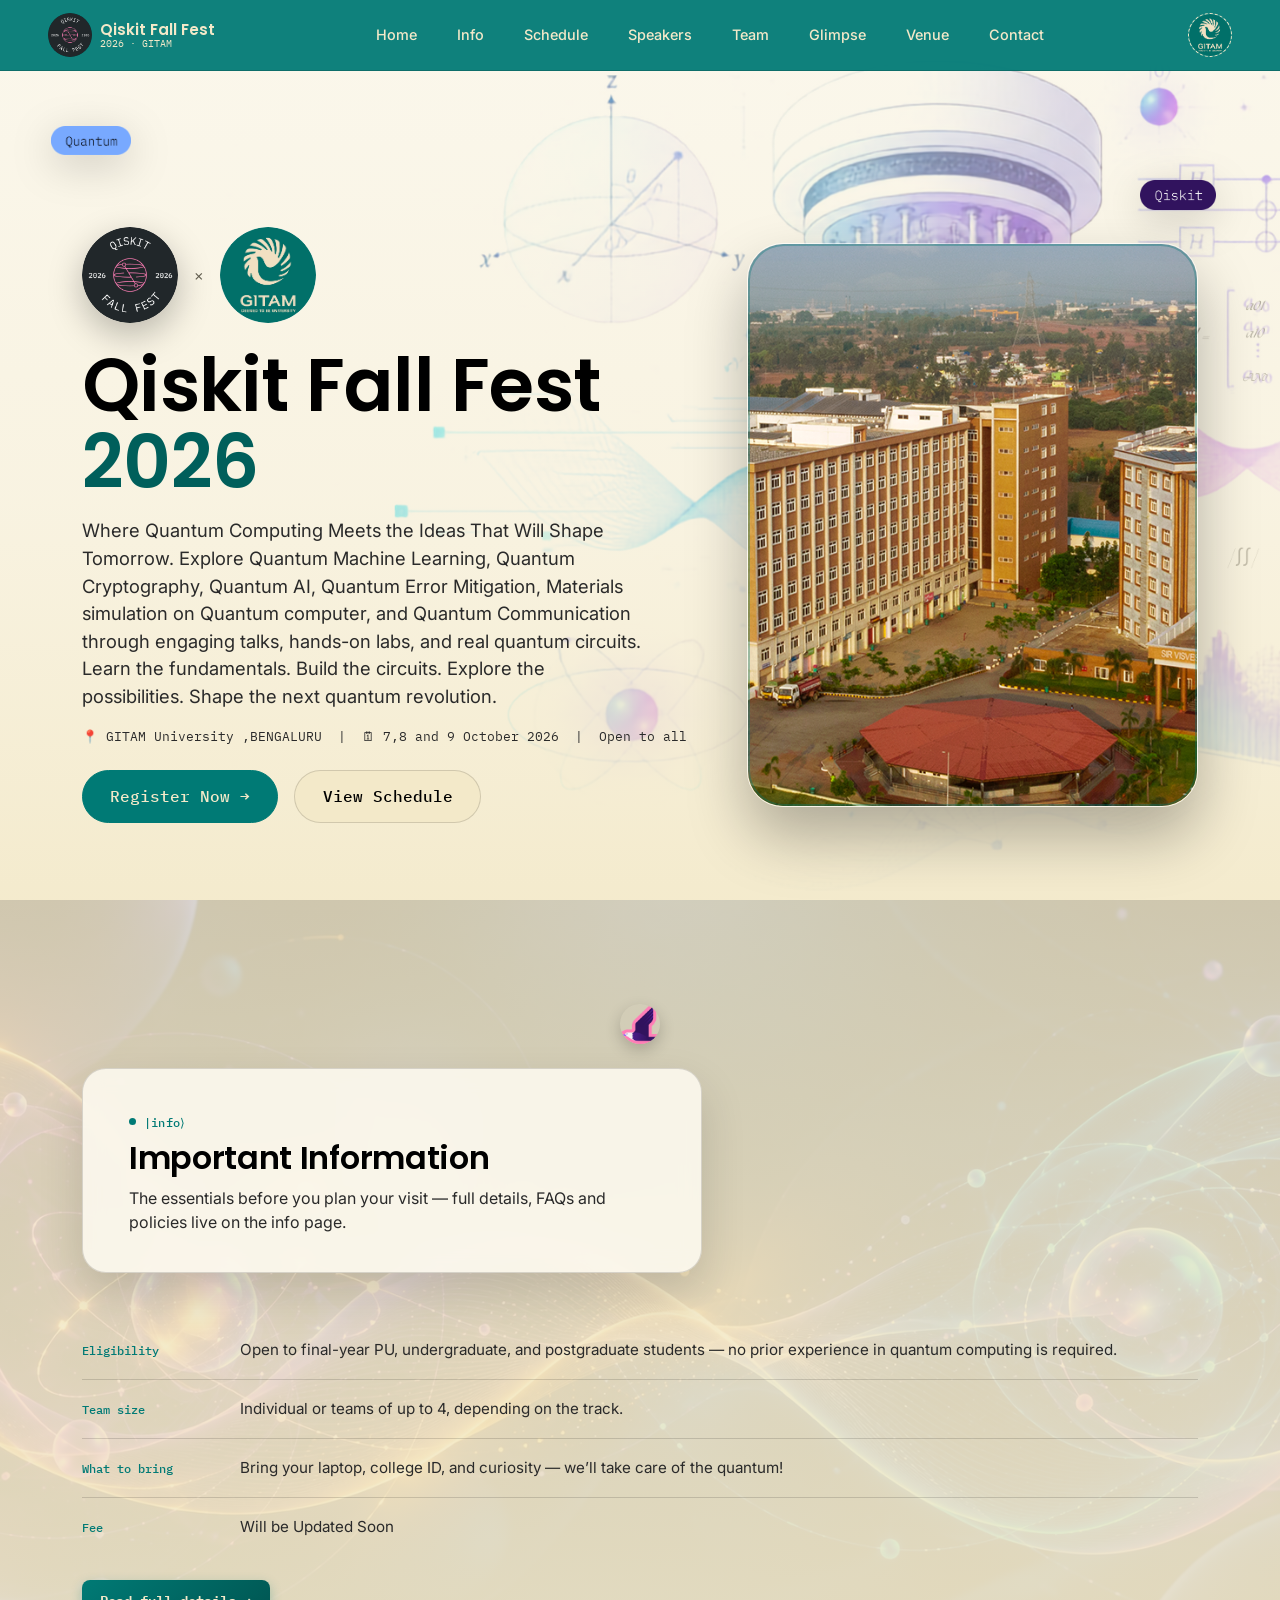
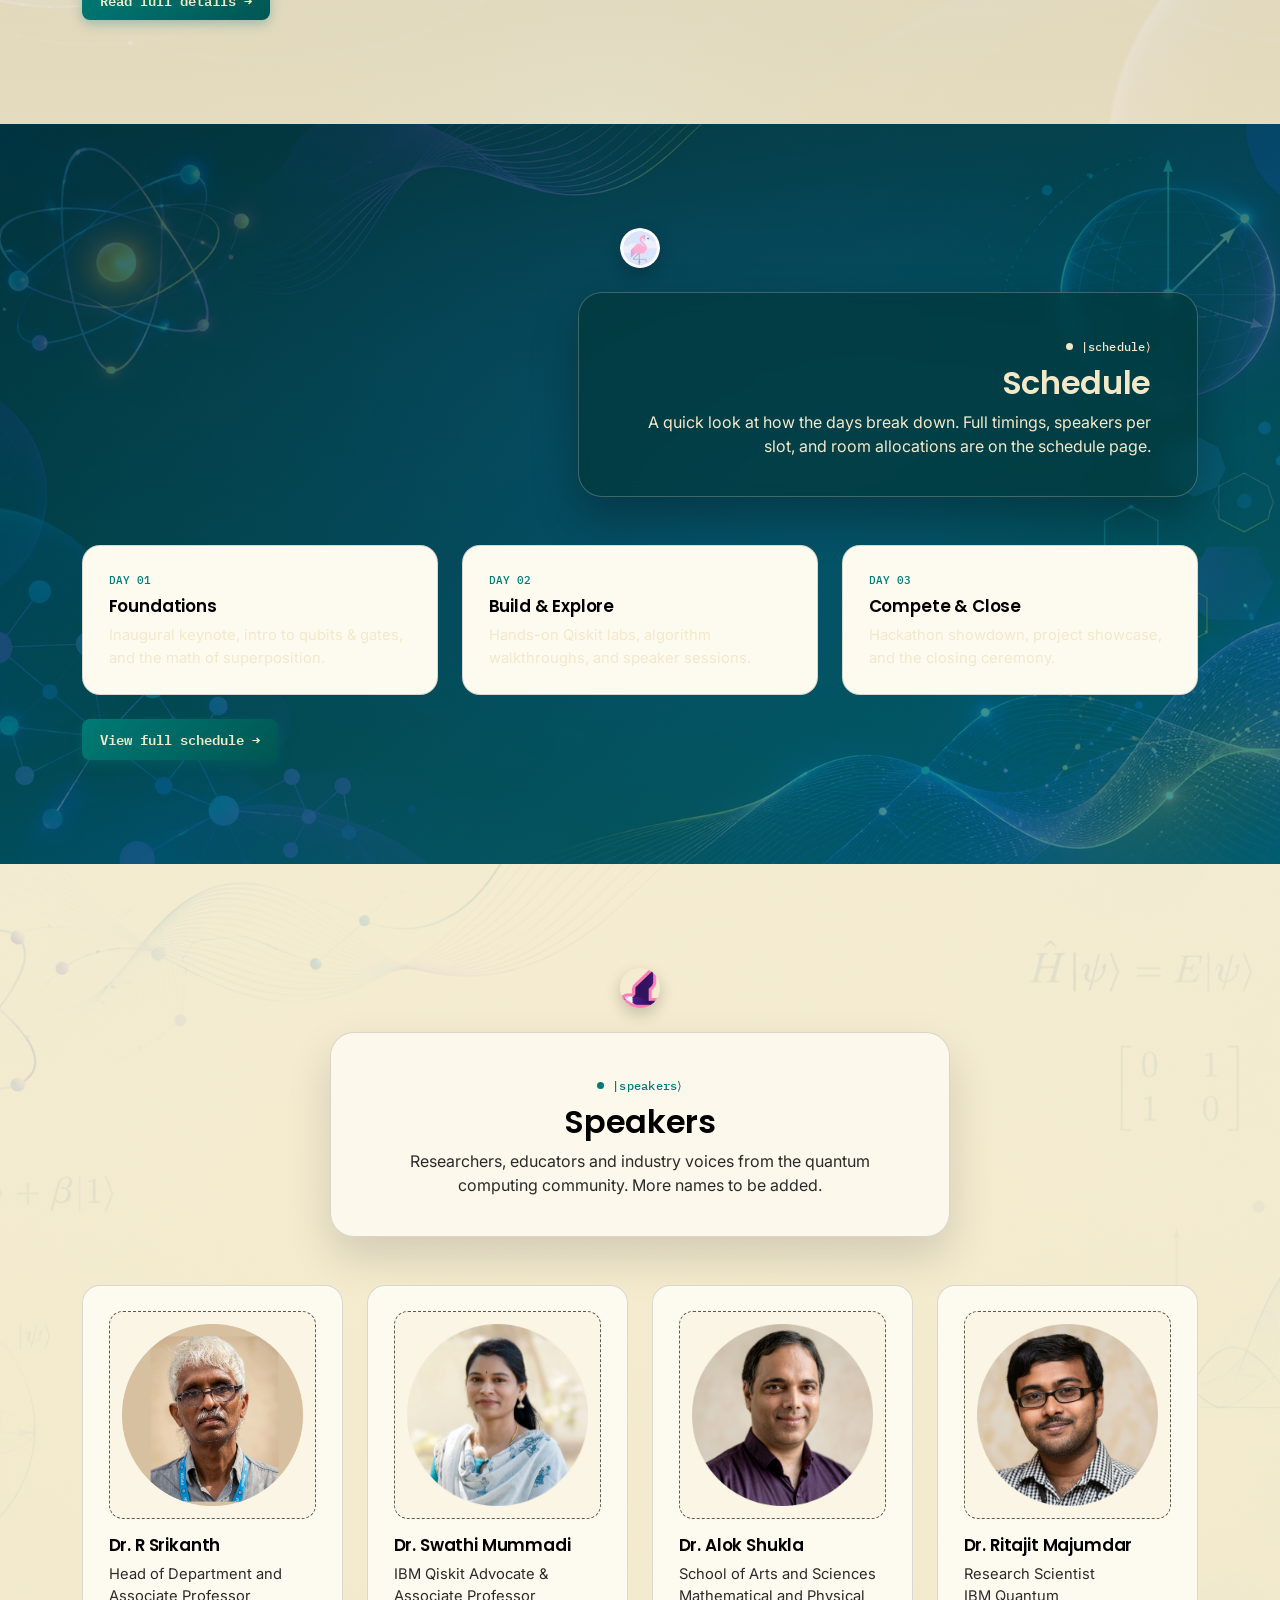
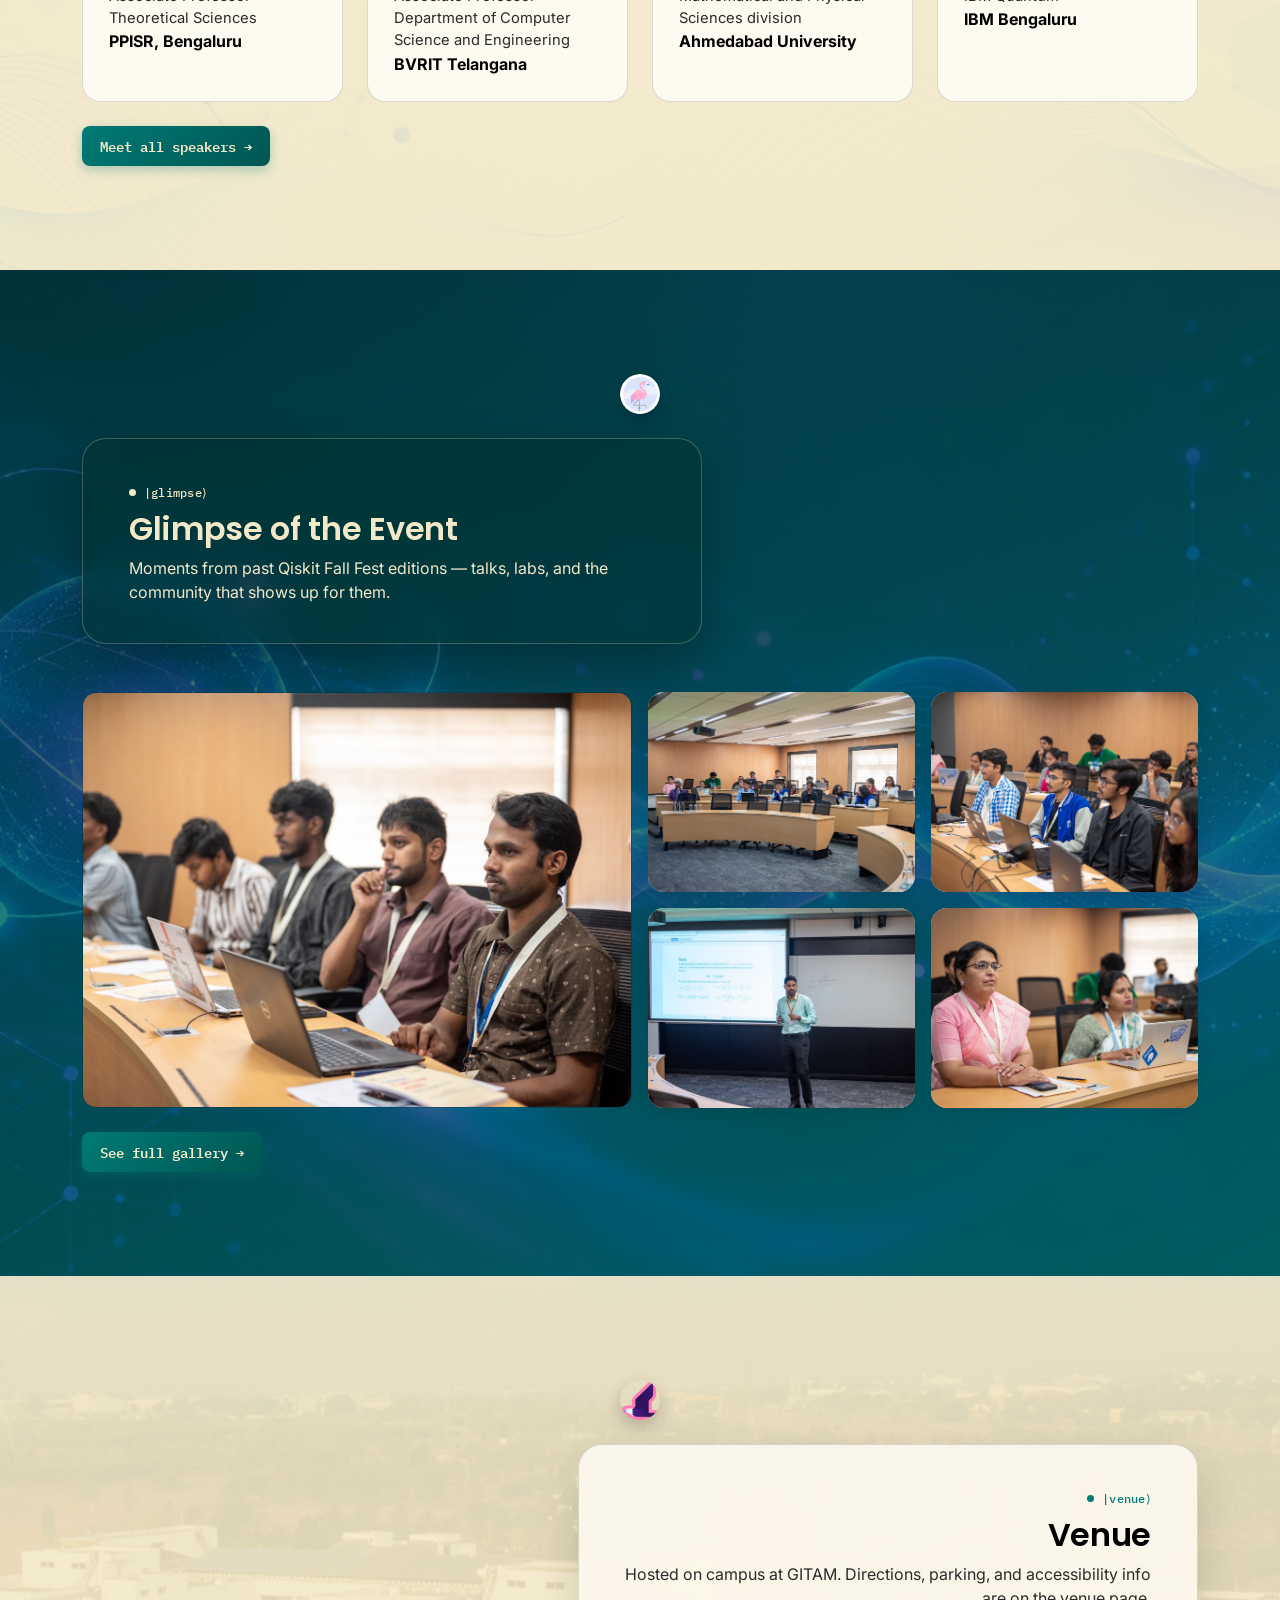
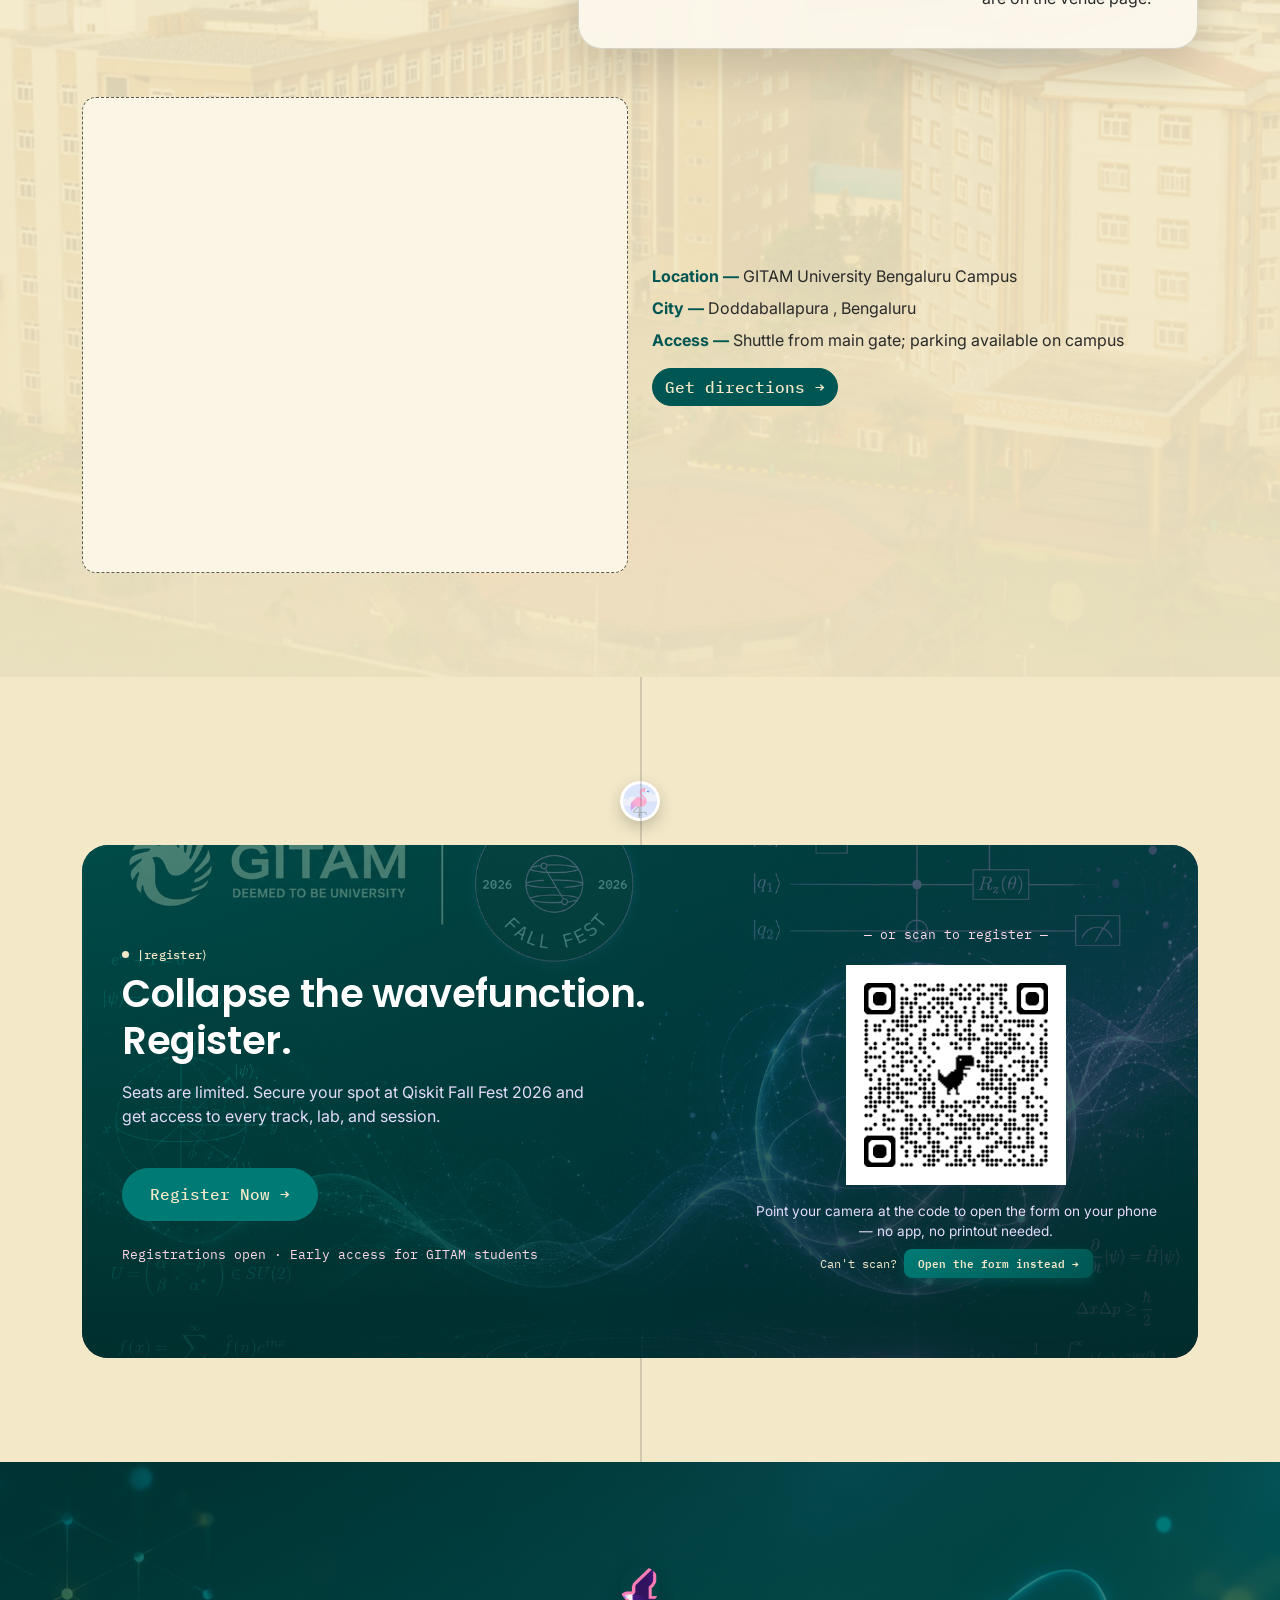
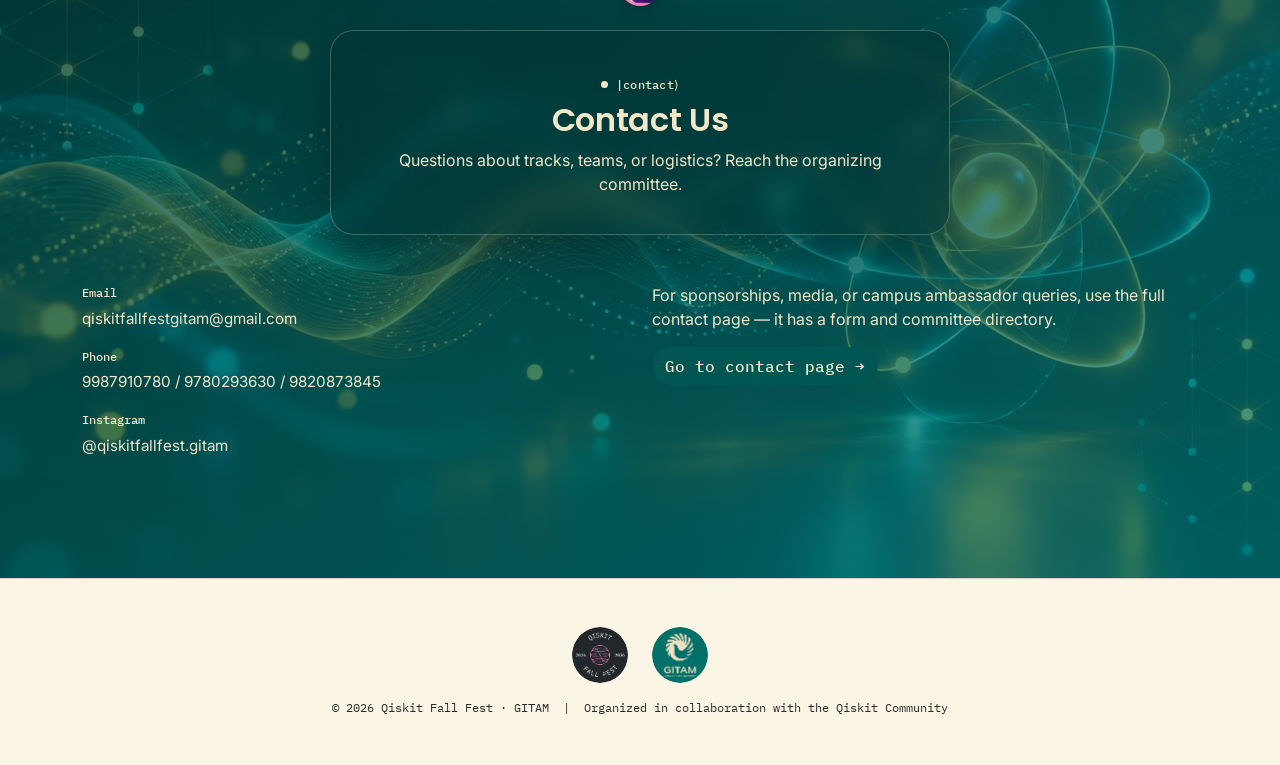
==== commit 09bd5536: "Update index.html" ====
--- a/index.html
+++ b/index.html
@@ -337,9 +337,9 @@
         <span class="logo-circle d-flex align-items-center justify-content-center">
           <img src="assets/badge-dark.png" class="w-100 h-100" style="object-fit:contain;" alt="Qiskit Fall Fest 2026 badge">
         </span>
-        <span style="font-family:'Poppins',sans-serif; font-weight:600; font-size:.95rem; color:var(--violet-deep); line-height:1.15;">
+        <span style="font-family:'Poppins',sans-serif; font-weight:600; font-size:.95rem; color:var(--cream); line-height:1.15;">
           Qiskit Fall Fest
-          <span class="d-block font-mono fw-normal" style="font-size:.6rem; color:var(--ink-soft);">2026 · GITAM</span>
+          <span class="d-block font-mono fw-normal" style="font-size:.6rem; color:var(--cream);">2026 · GITAM</span>
         </span>
       </a>
 
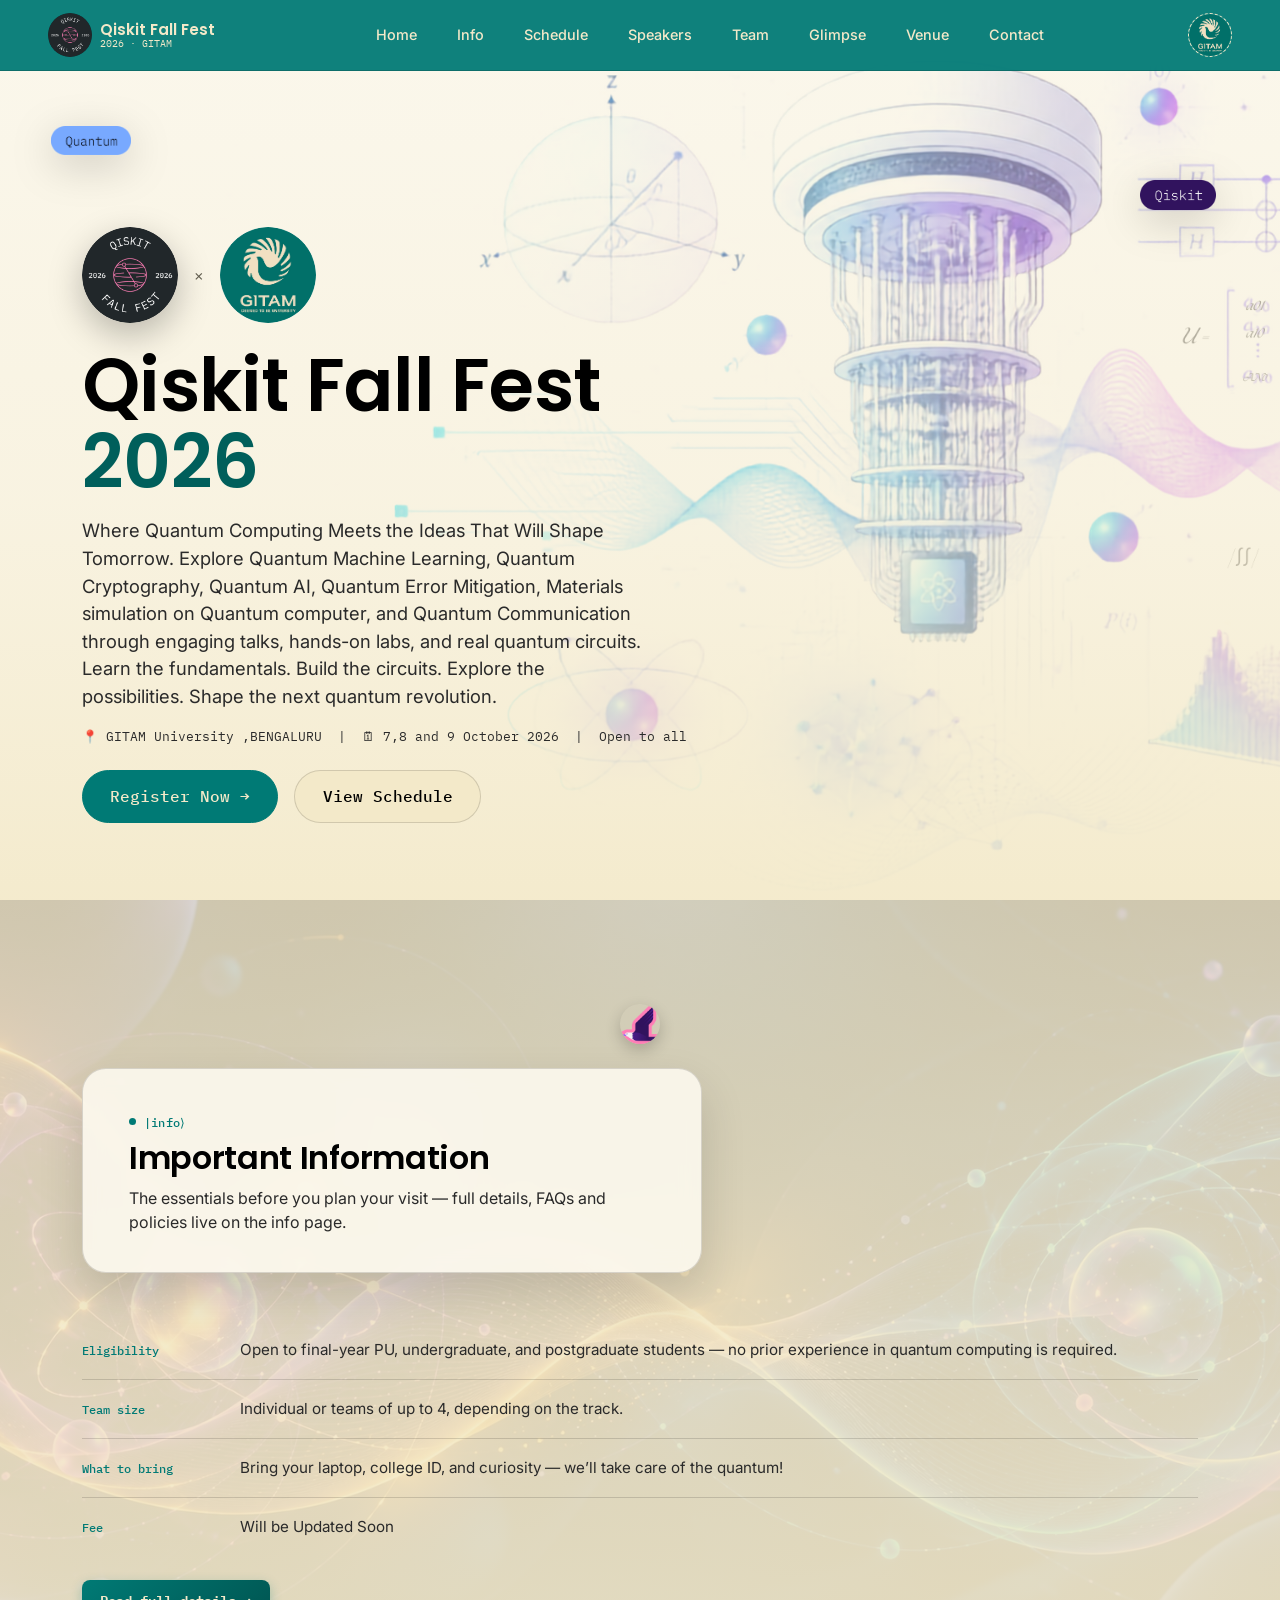
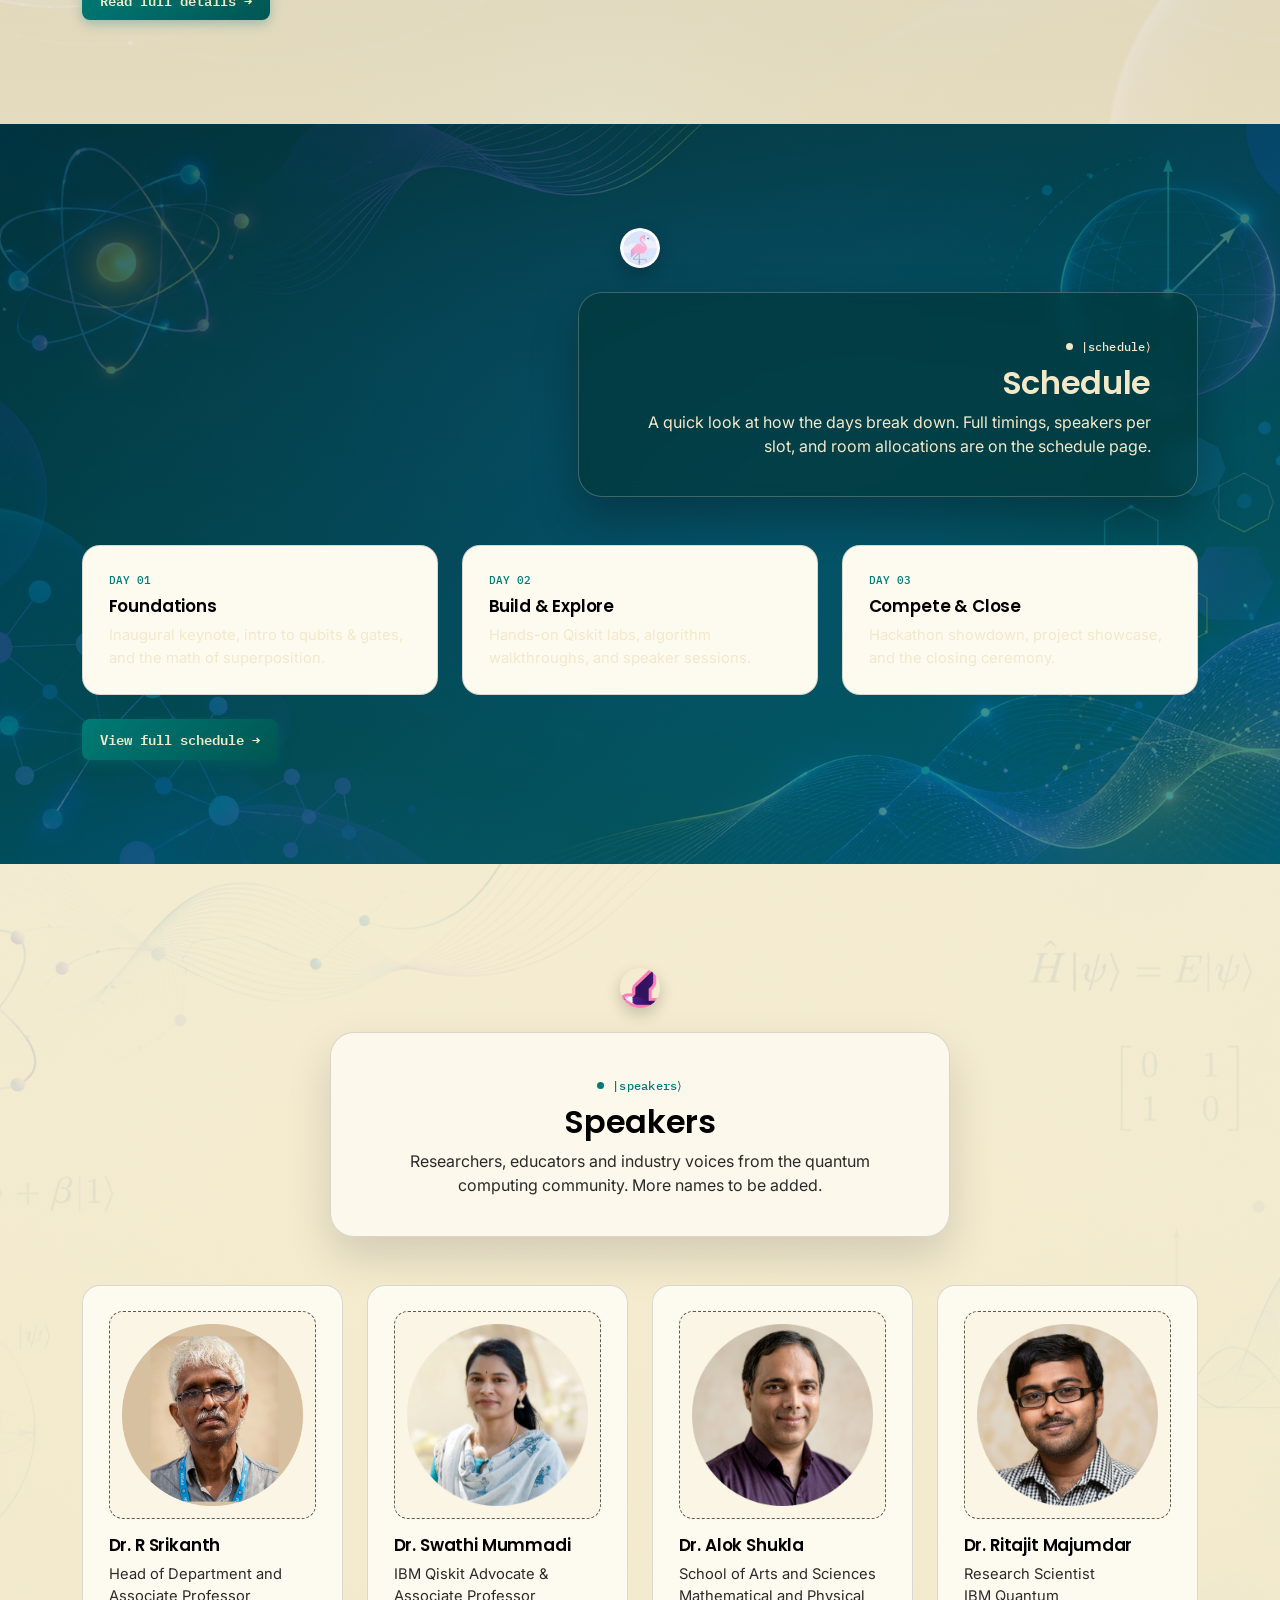
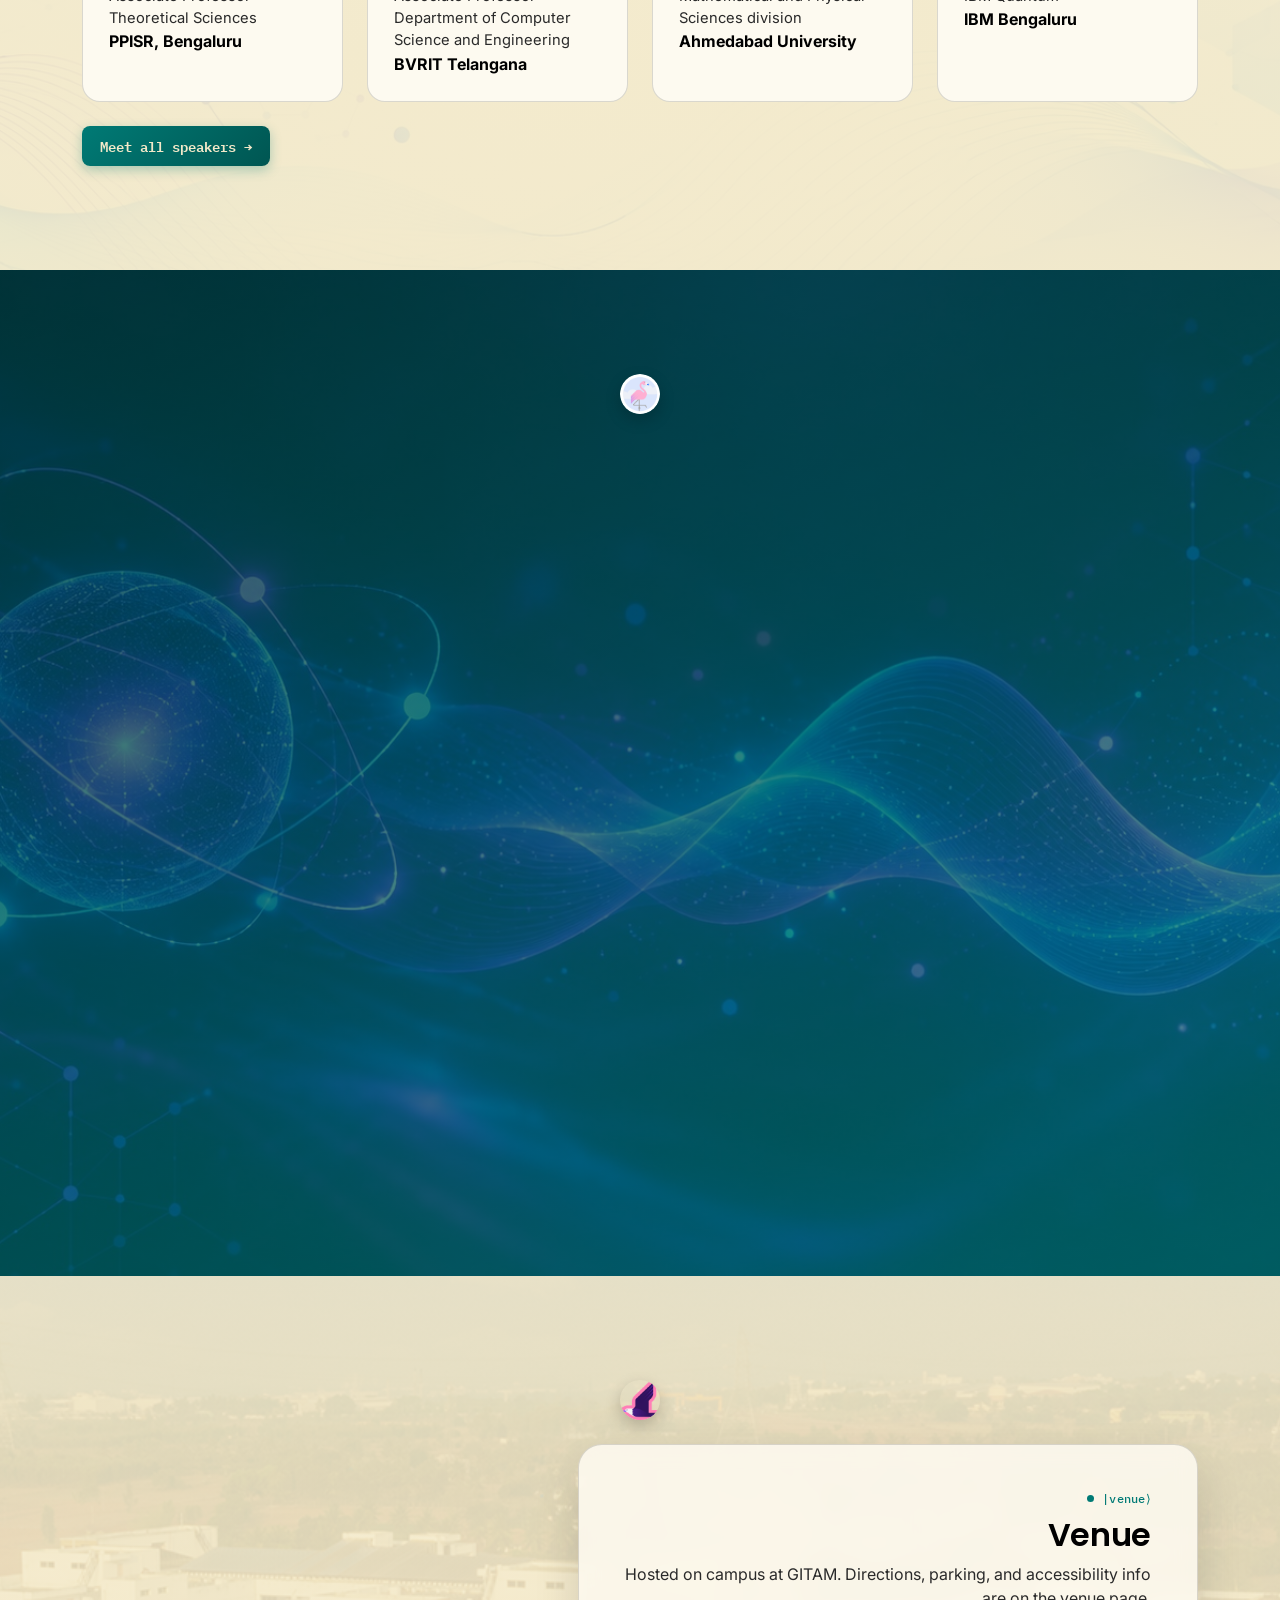
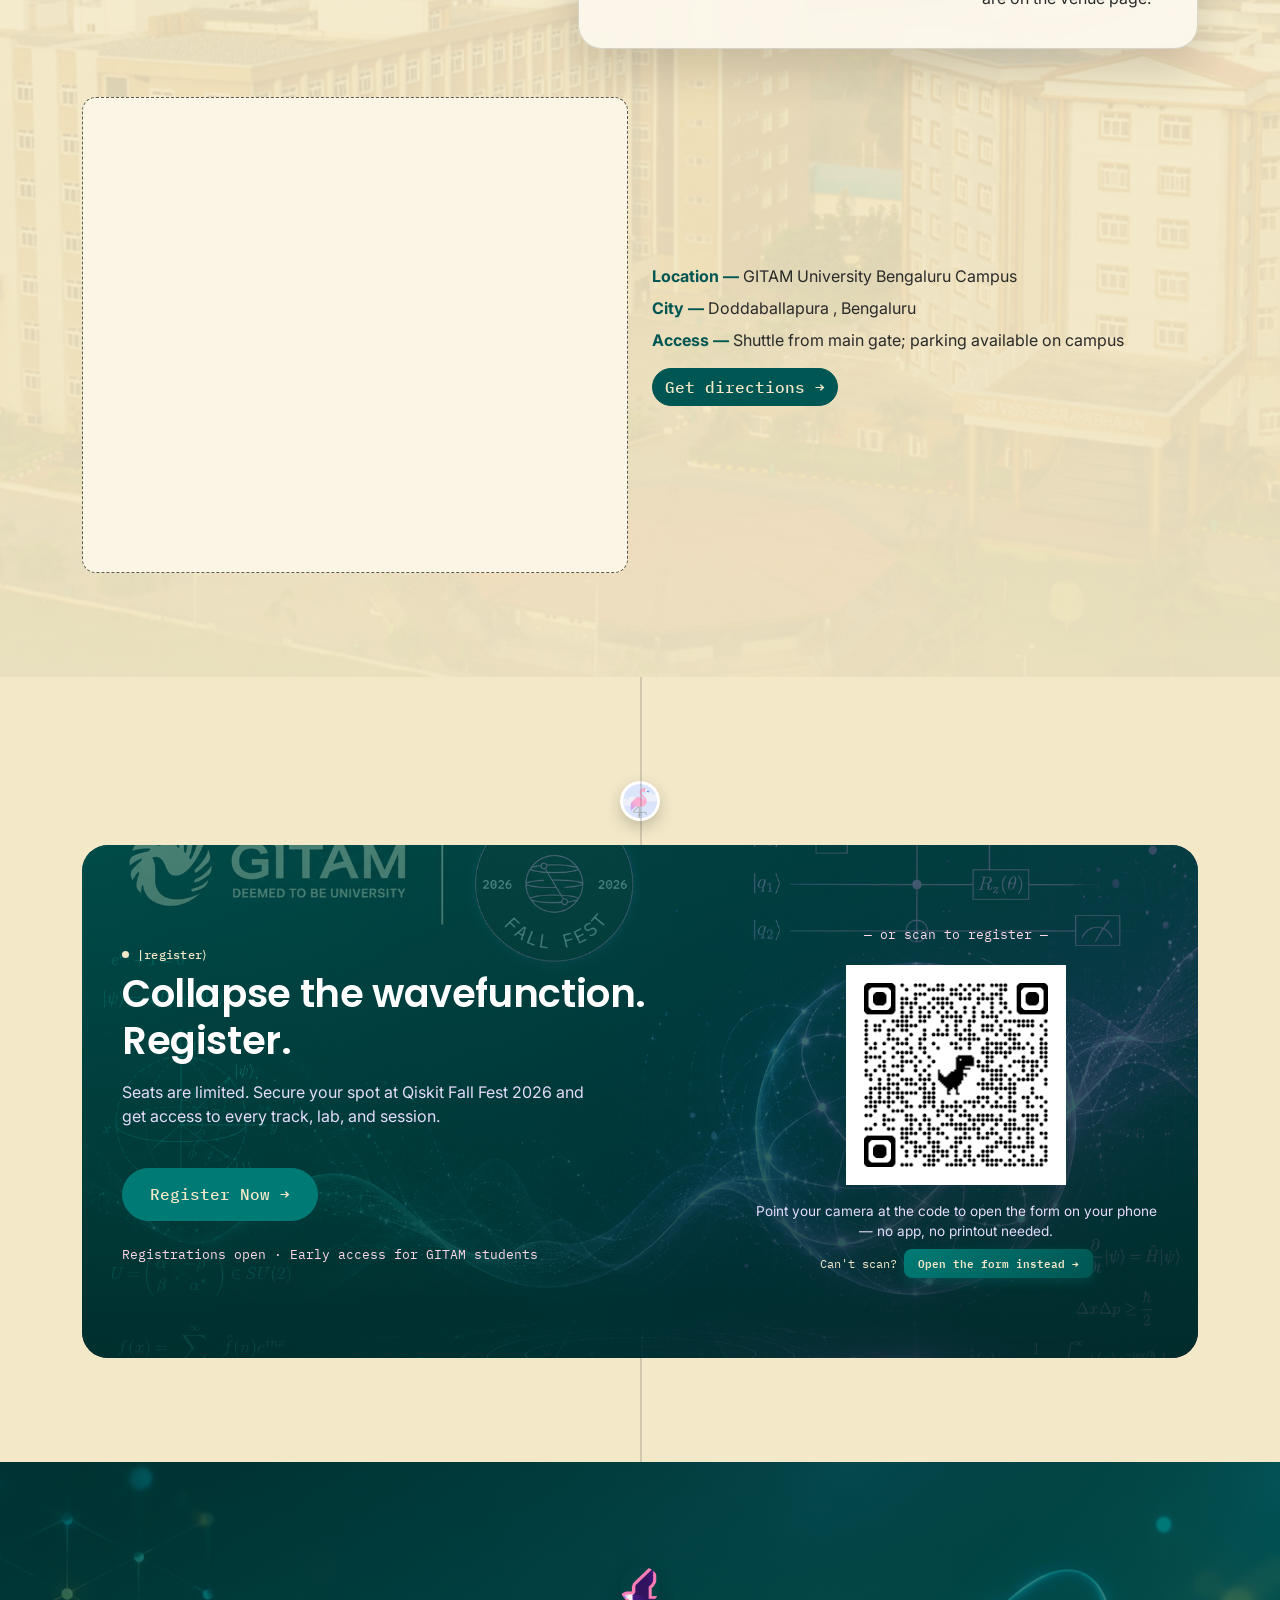
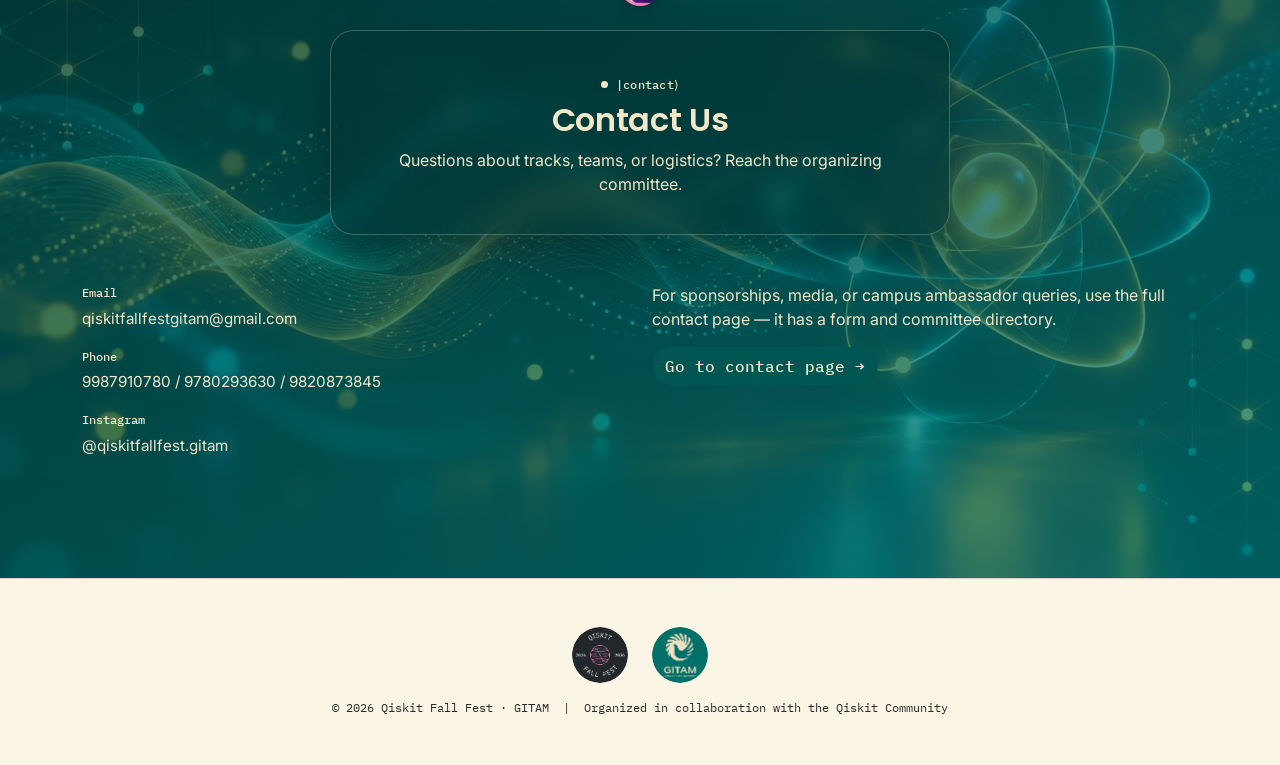
==== commit b8f3675f: "Update index.html" ====
--- a/index.html
+++ b/index.html
@@ -417,11 +417,11 @@
         </div>
       </div>
 
-      <div class="col-lg-5 d-flex justify-content-center">
+      <!-- <div class="col-lg-5 d-flex justify-content-center">
         <div class="hero-image-wrap">
           <img src="assets/blr-campus1.png" alt="Quantum circuit visualization">
         </div>
-      </div>
+      </div>-->
     </div>
   </div>
 </section>
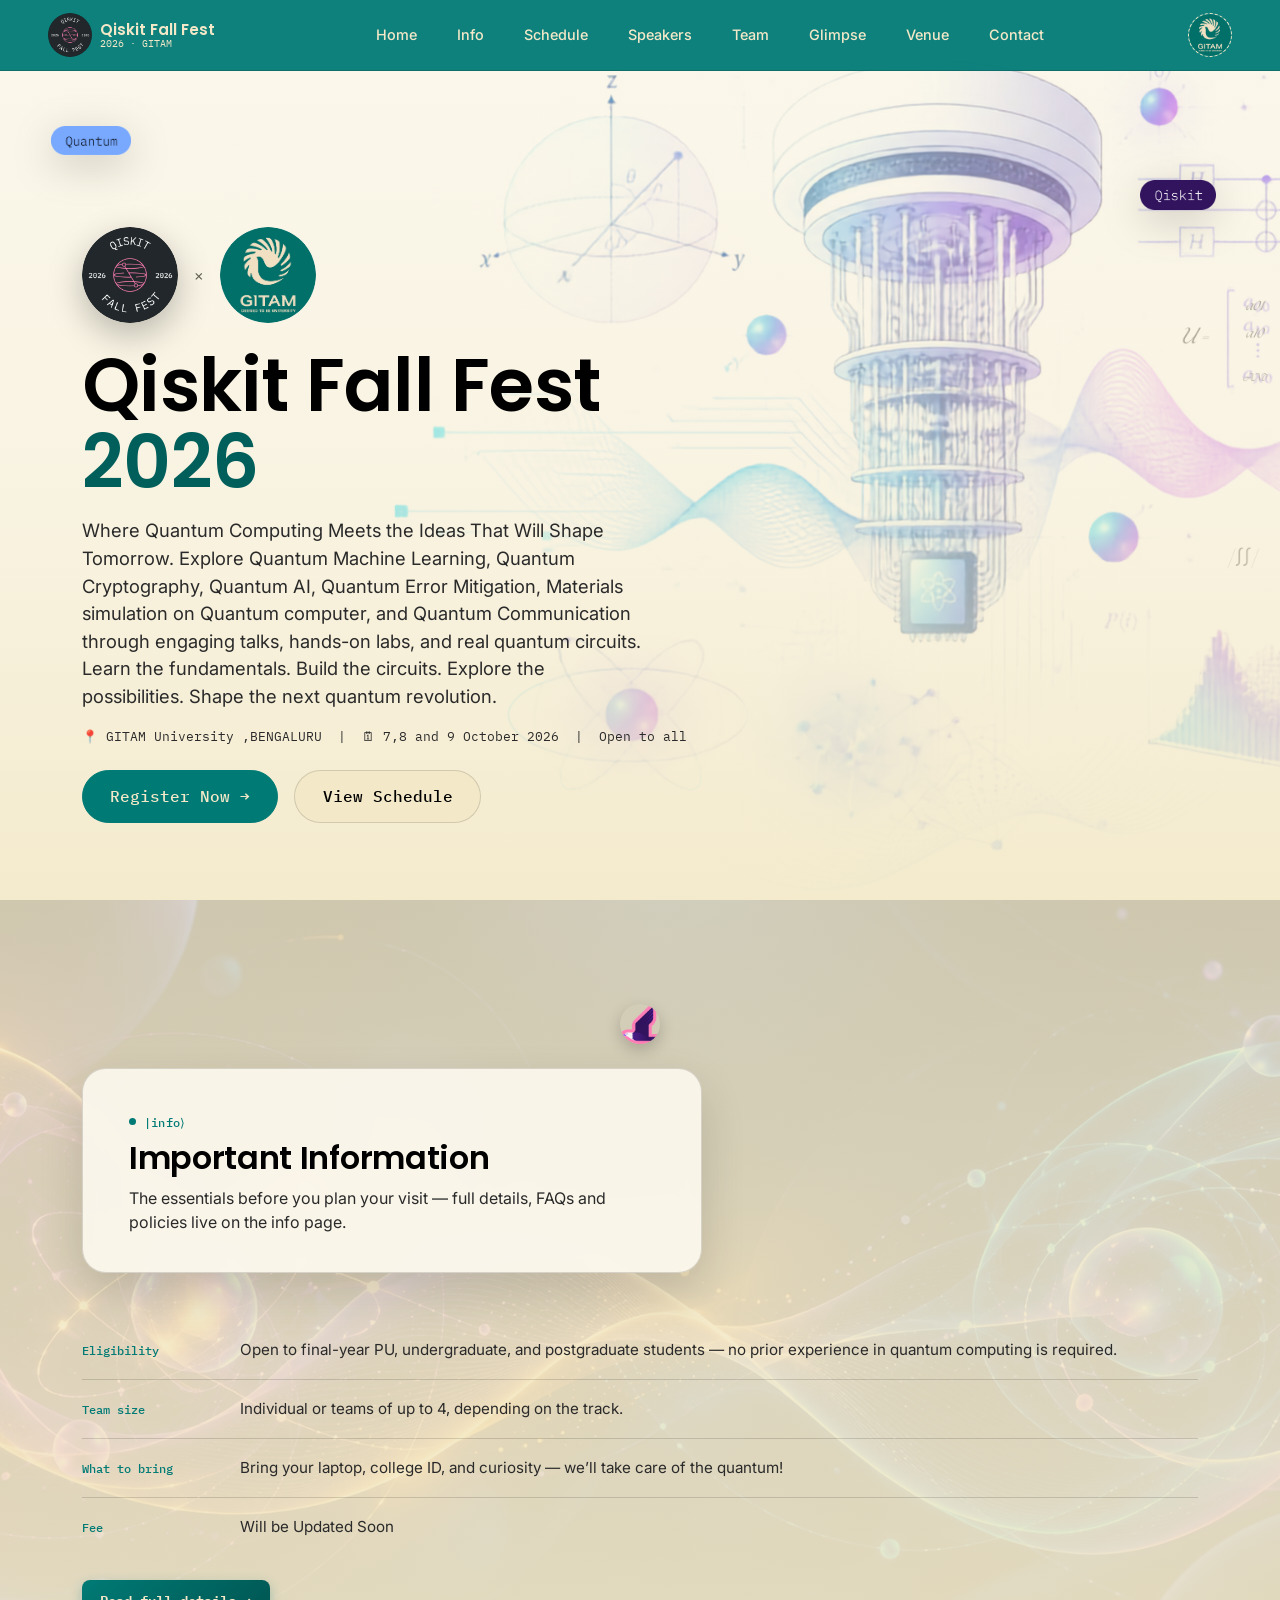
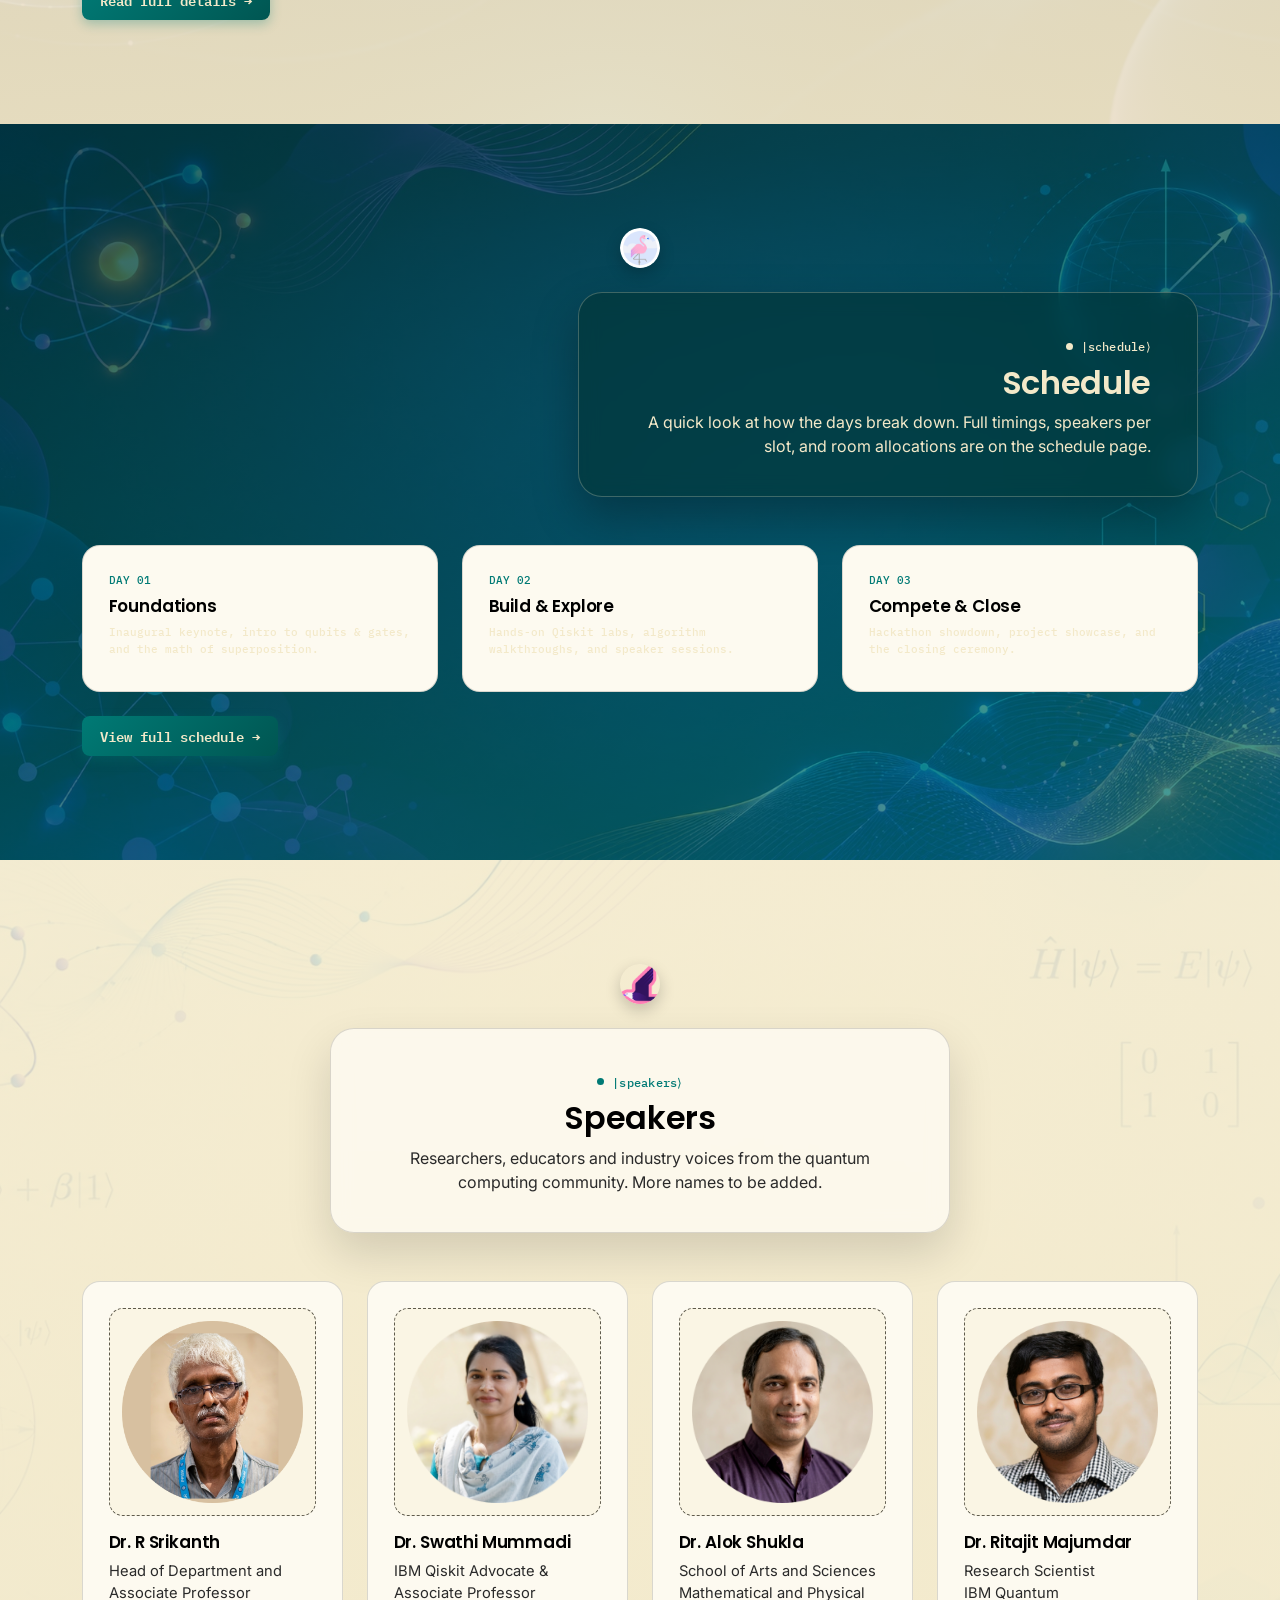
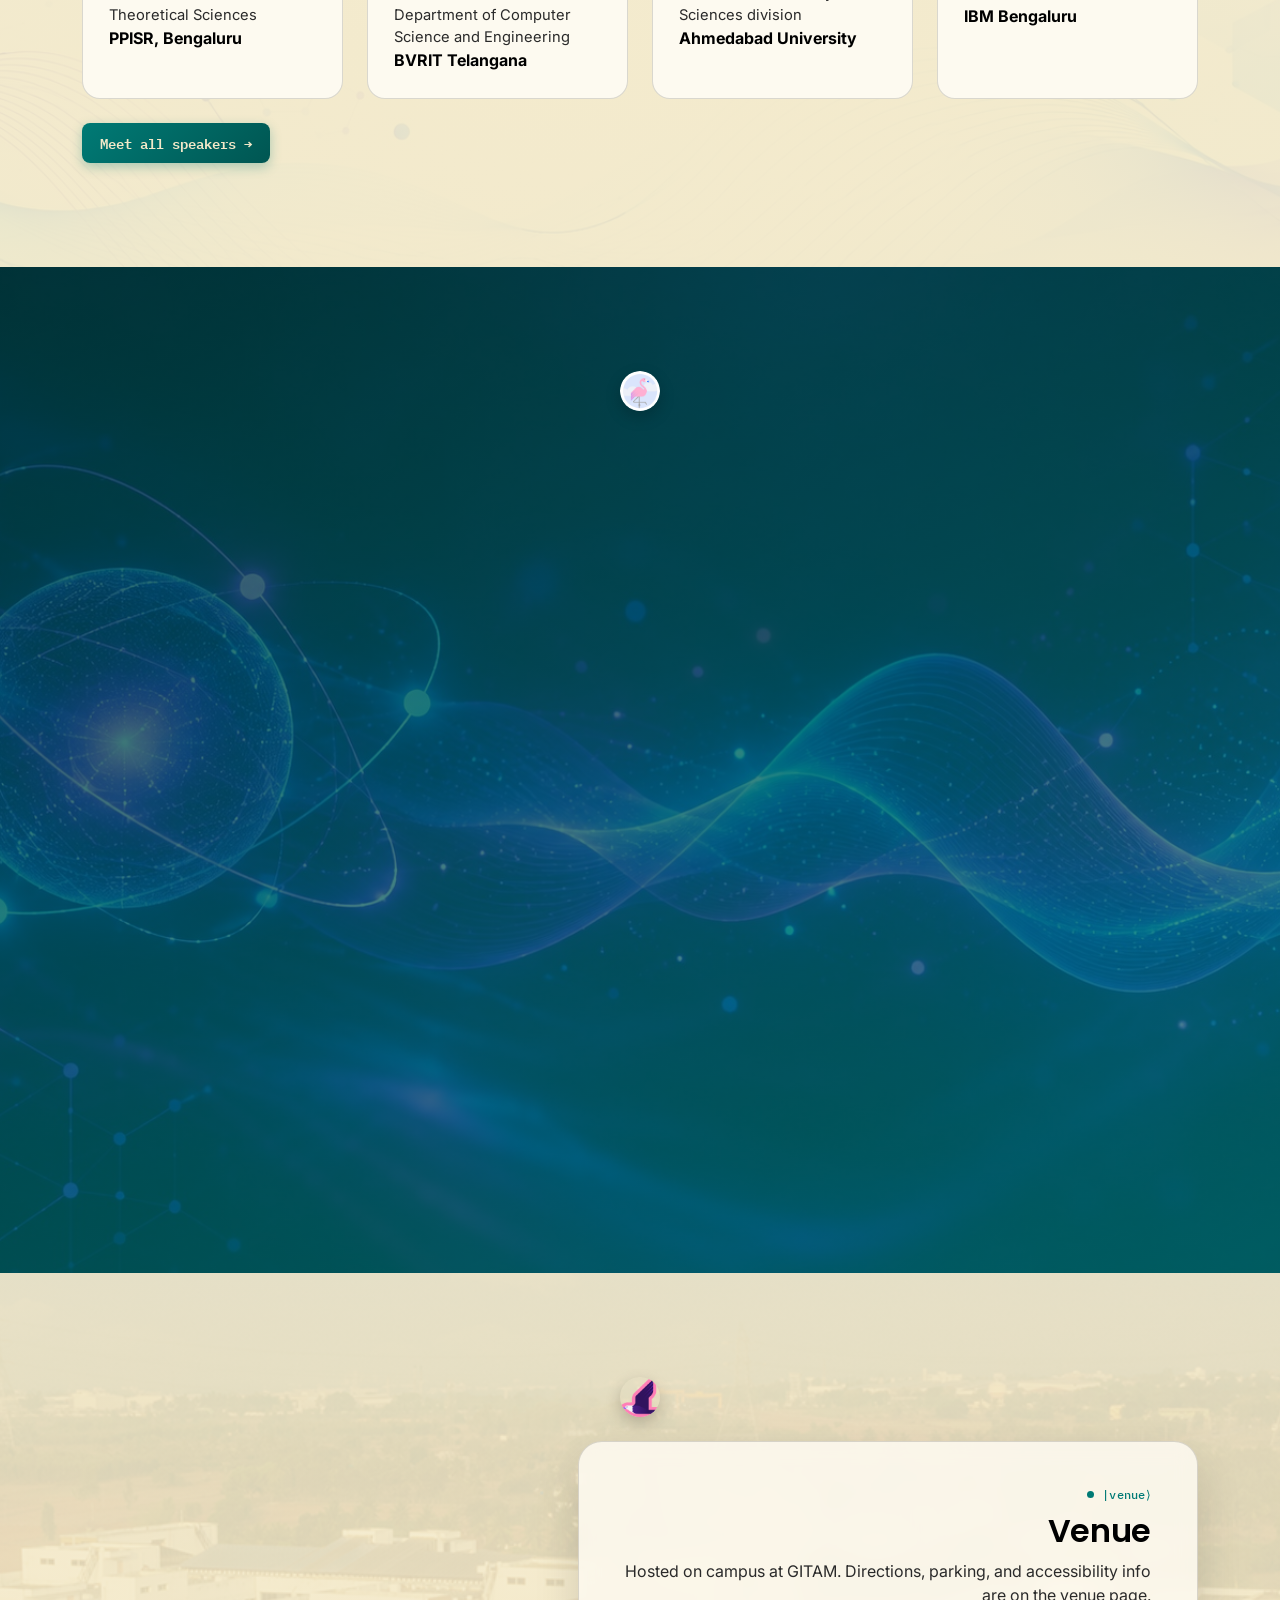
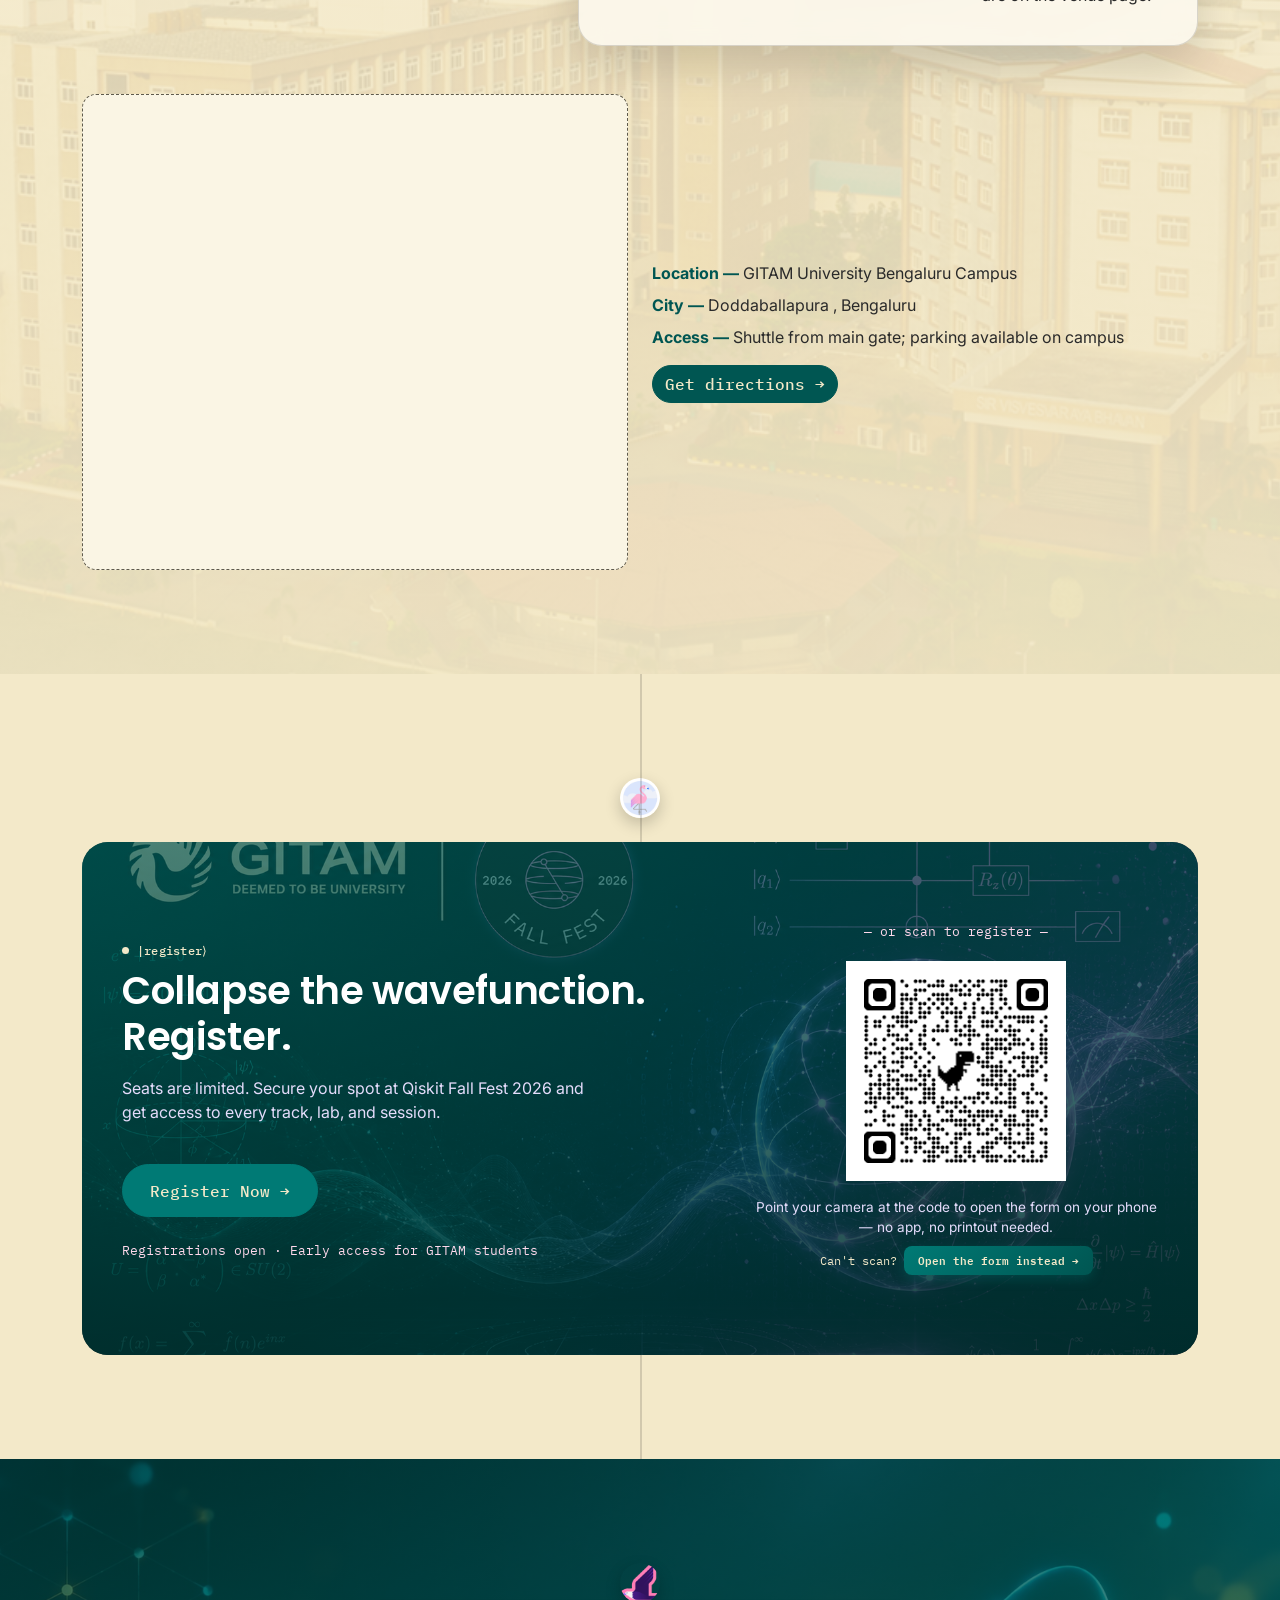
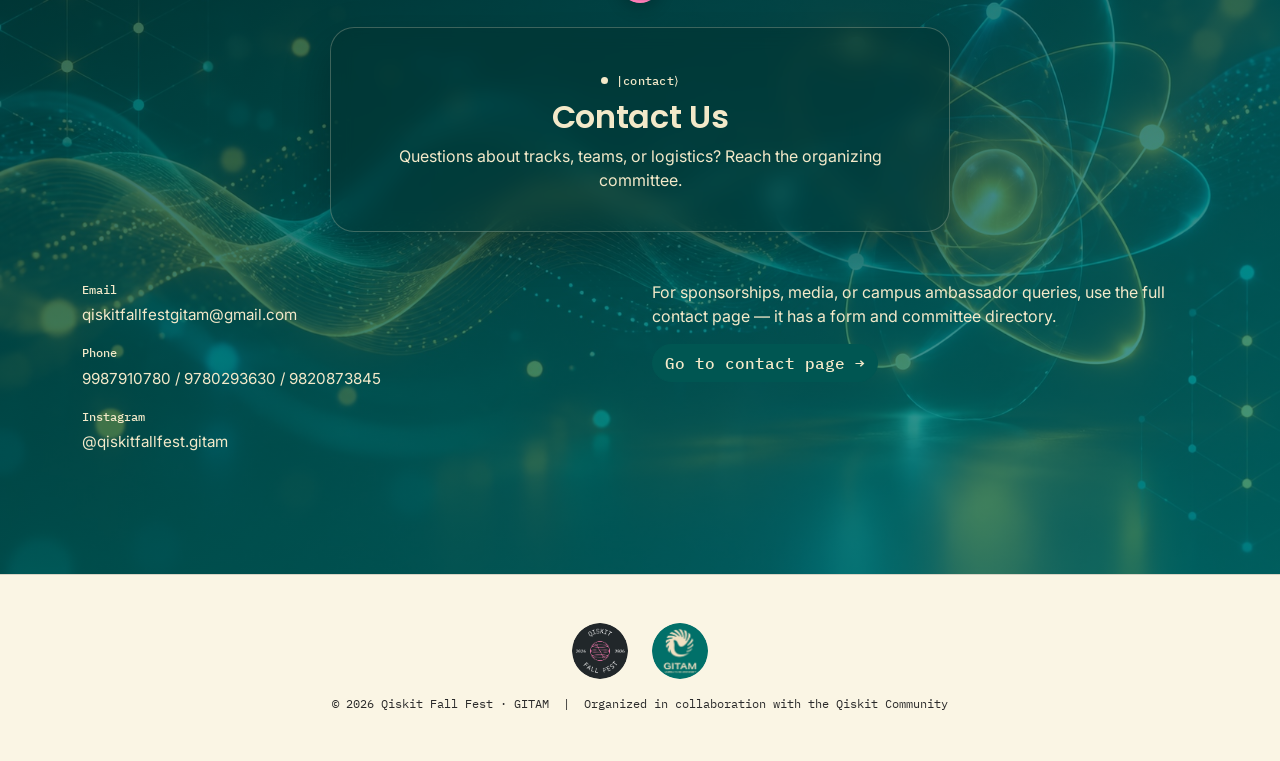
==== commit 6f3afb56: "Update index.html" ====
--- a/index.html
+++ b/index.html
@@ -487,21 +487,21 @@
         <div class="card-fest">
           <span class="tag d-block mb-2">DAY 01</span>
           <h3>Foundations</h3>
-          <p>Inaugural keynote, intro to qubits &amp; gates, and the math of superposition.</p>
+          <p class="tag d-block mb-2">Inaugural keynote, intro to qubits &amp; gates, and the math of superposition.</p>
         </div>
       </div>
       <div class="col">
         <div class="card-fest">
           <span class="tag d-block mb-2">DAY 02</span>
           <h3>Build &amp; Explore</h3>
-          <p>Hands-on Qiskit labs, algorithm walkthroughs, and speaker sessions.</p>
+          <p class="tag d-block mb-2">Hands-on Qiskit labs, algorithm walkthroughs, and speaker sessions.</p>
         </div>
       </div>
       <div class="col">
         <div class="card-fest">
           <span class="tag d-block mb-2">DAY 03</span>
           <h3>Compete &amp; Close</h3>
-          <p>Hackathon showdown, project showcase, and the closing ceremony.</p>
+          <p class="tag d-block mb-2">Hackathon showdown, project showcase, and the closing ceremony.</p>
         </div>
       </div>
     </div>
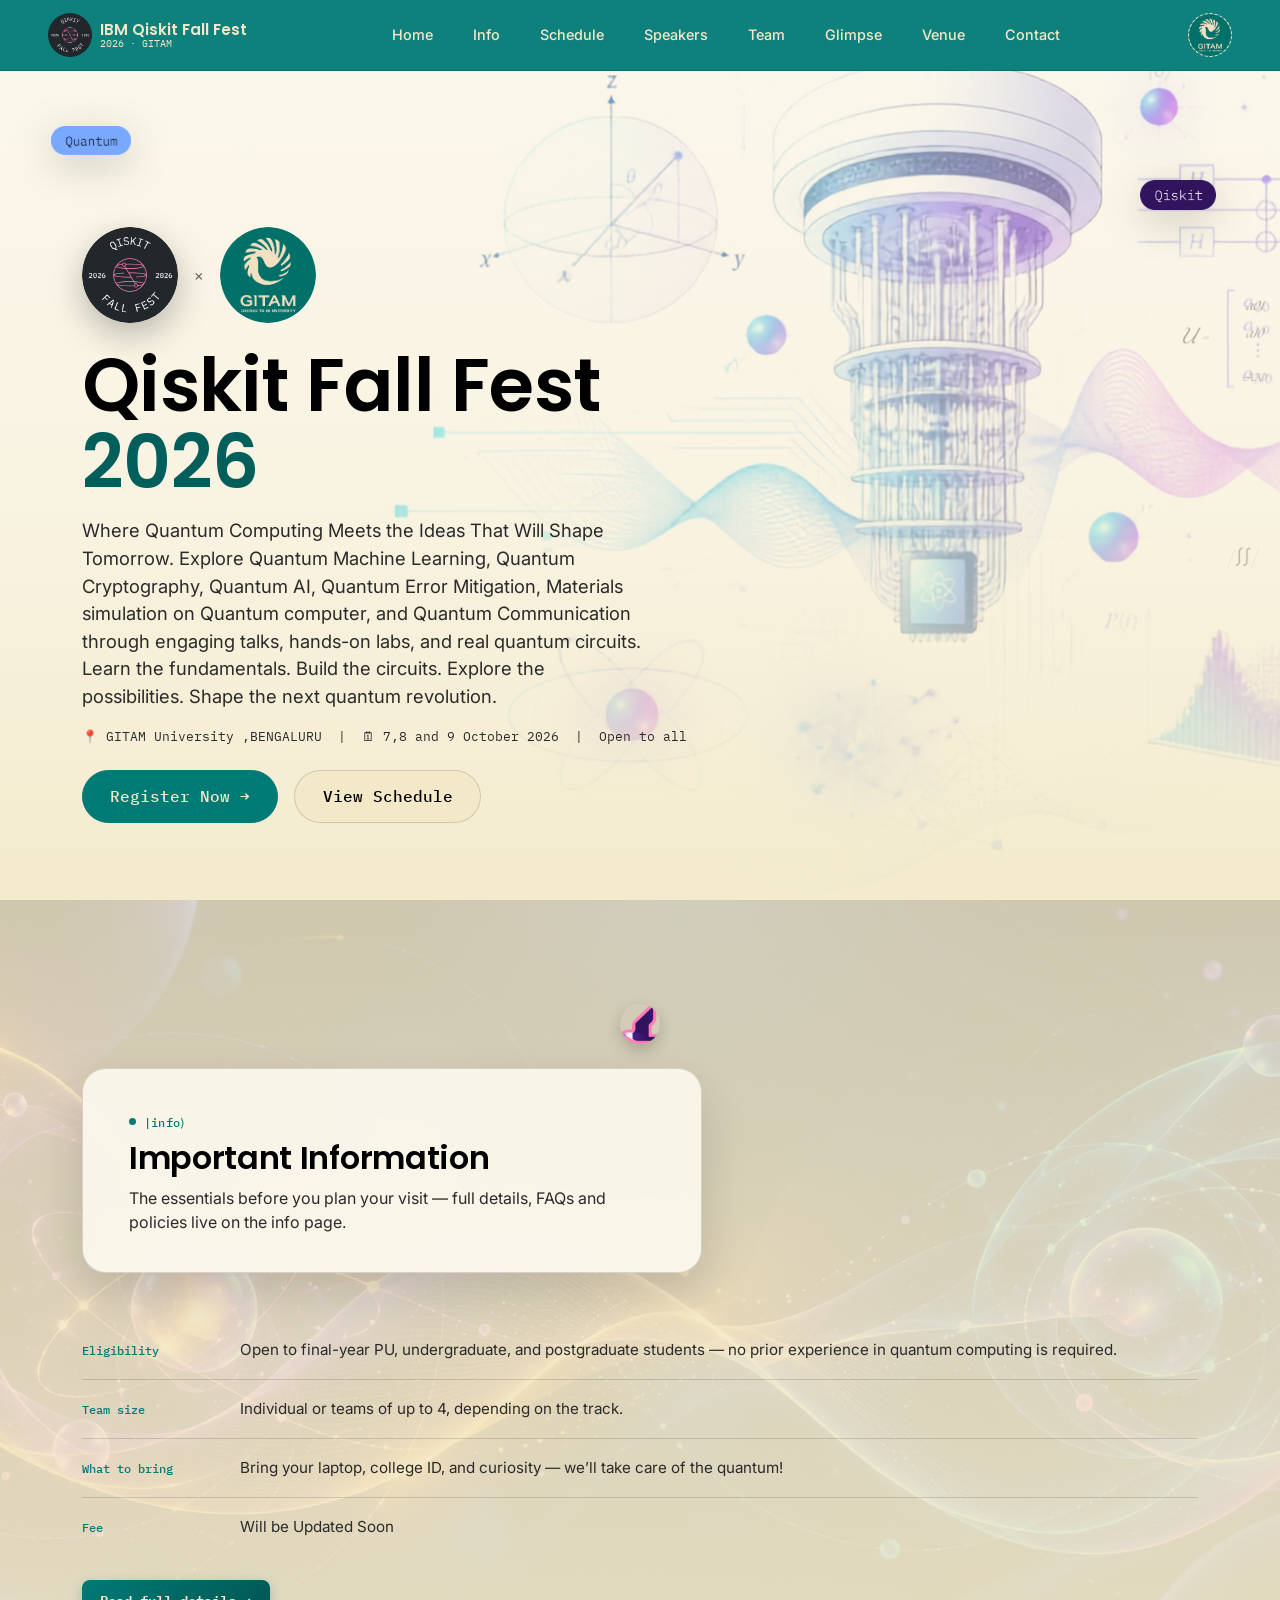
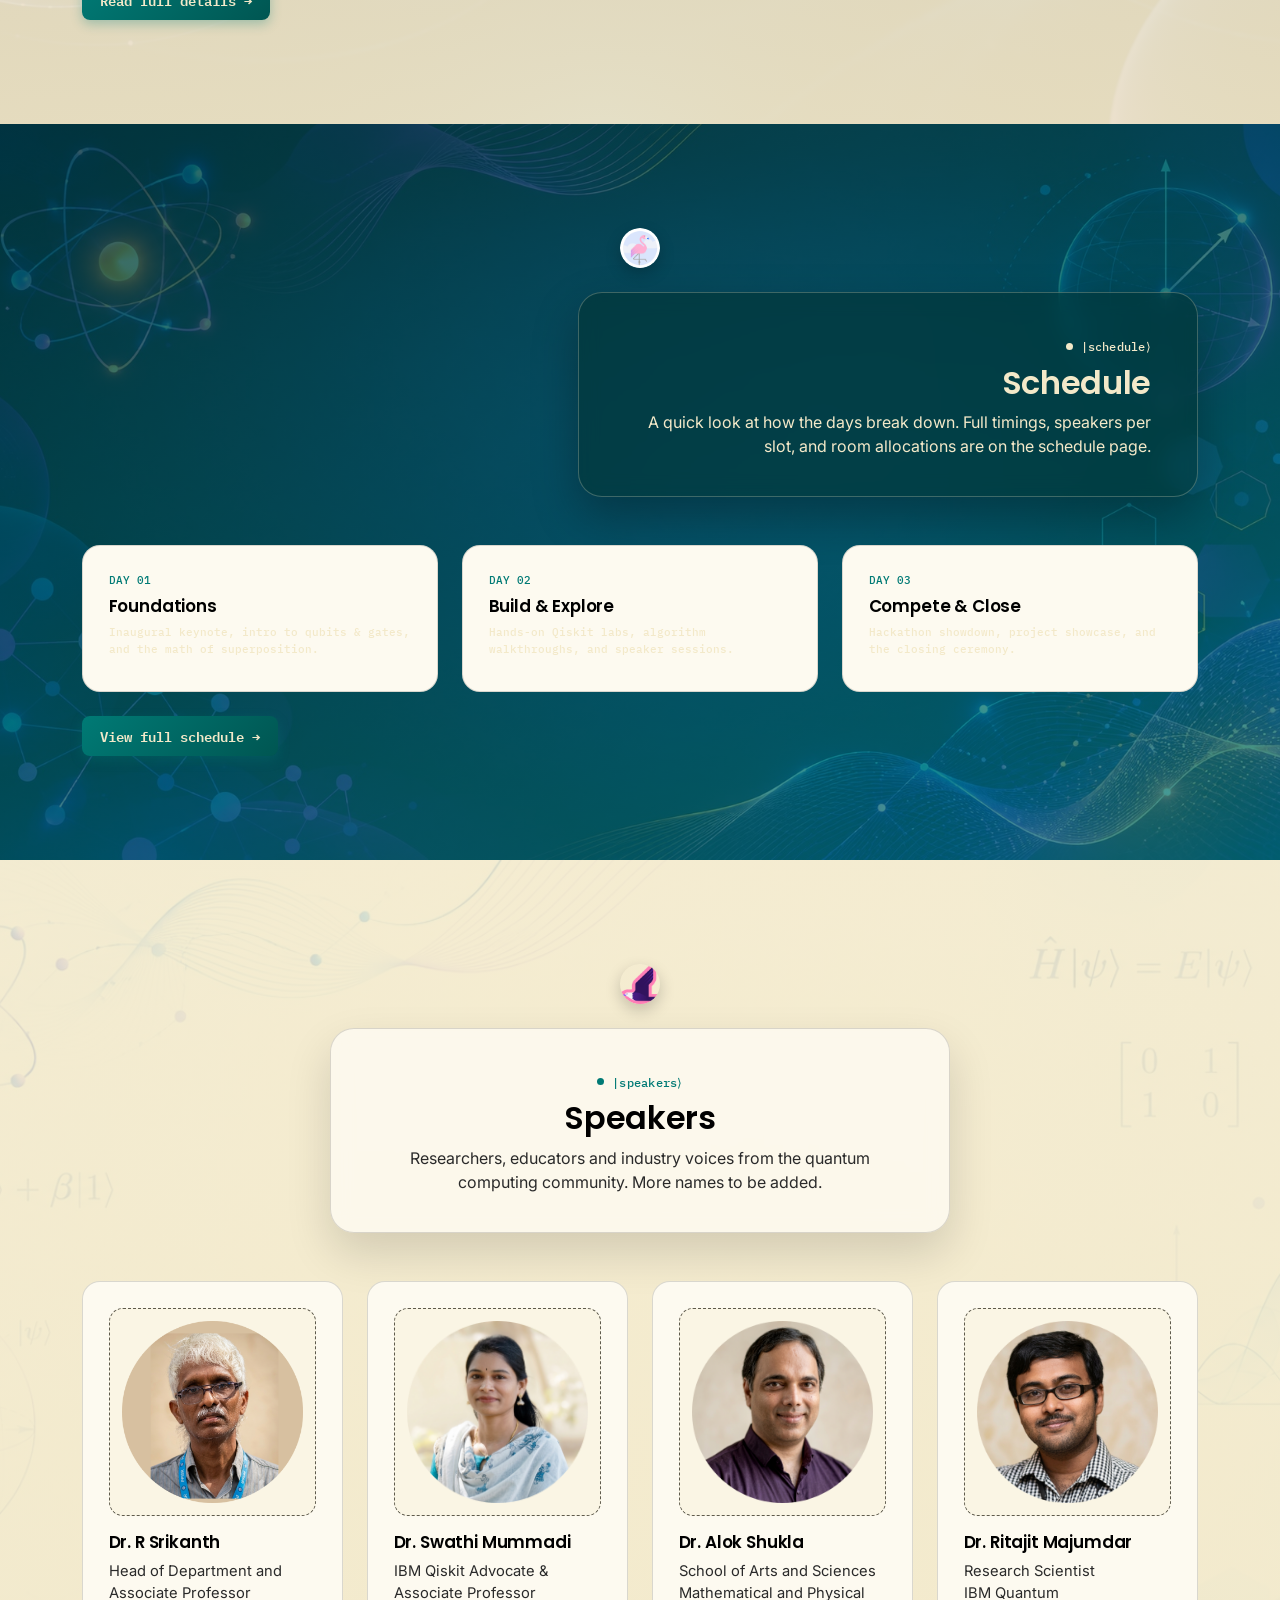
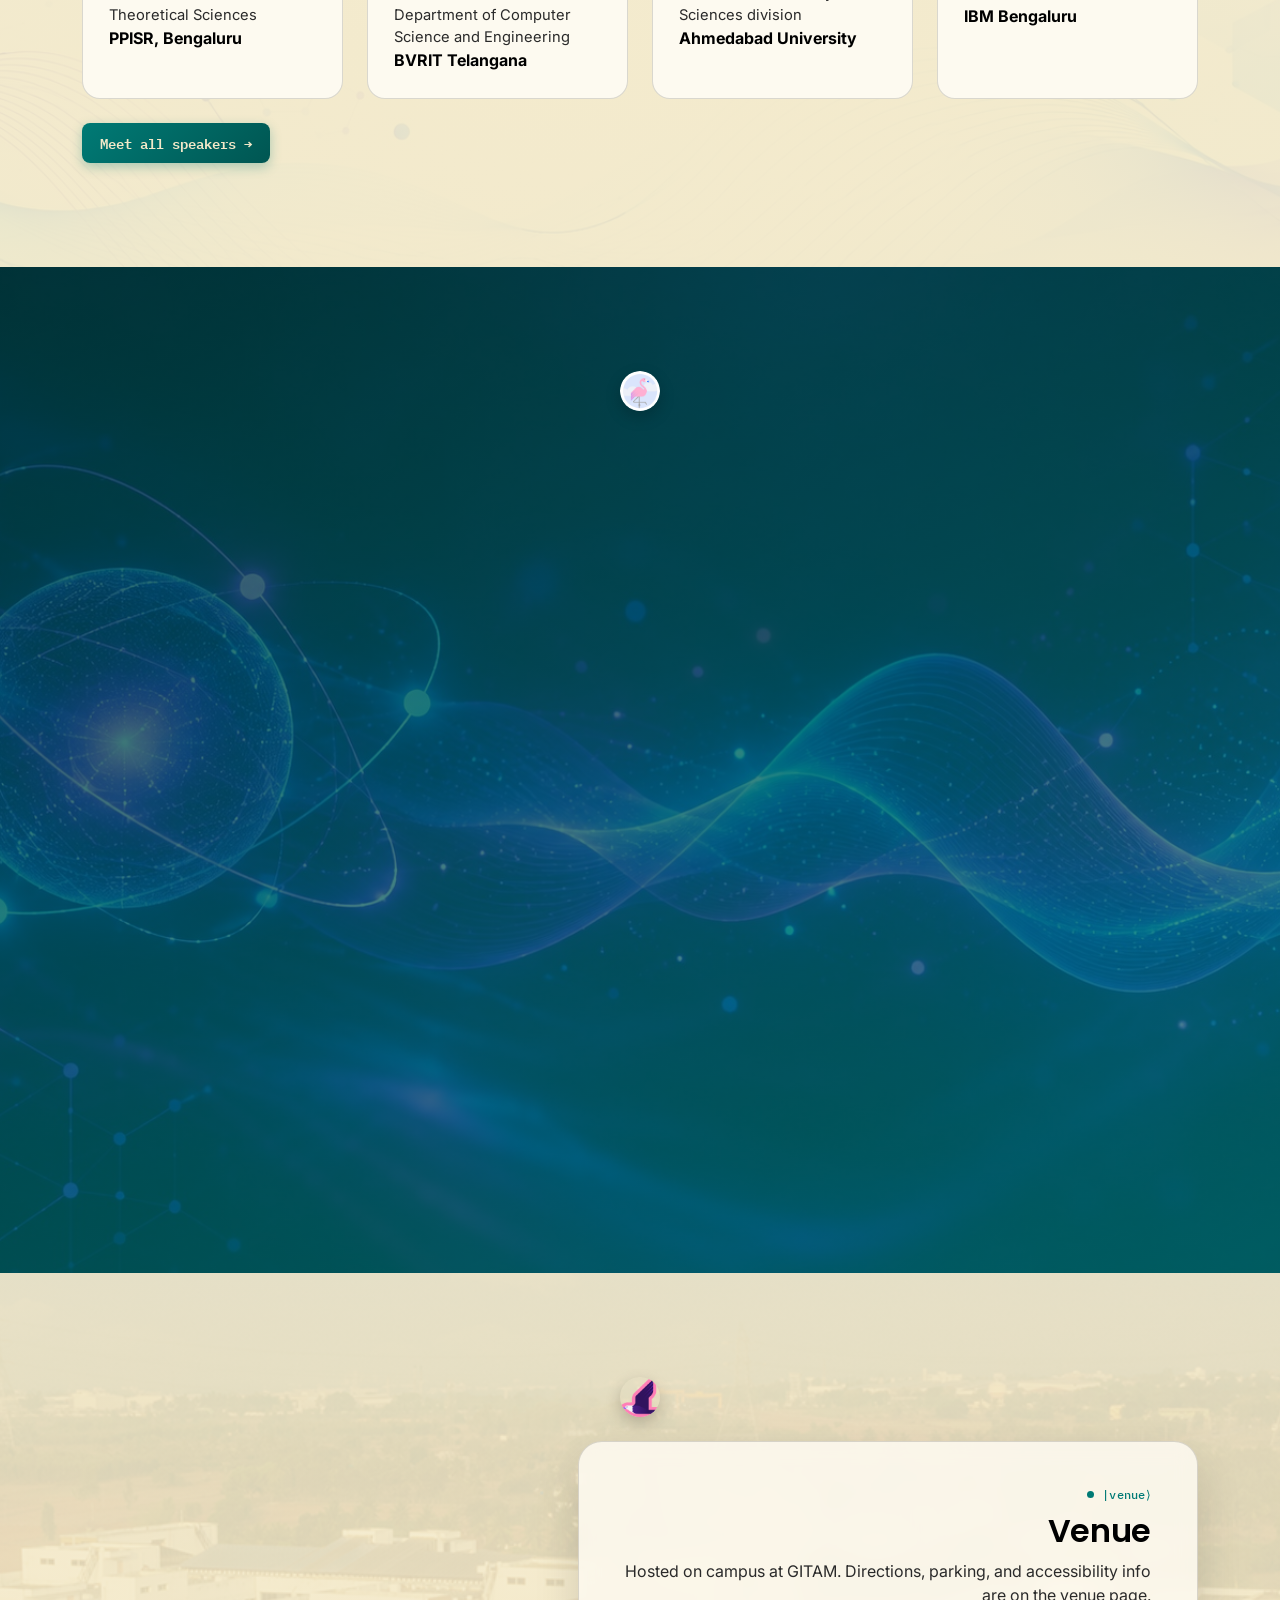
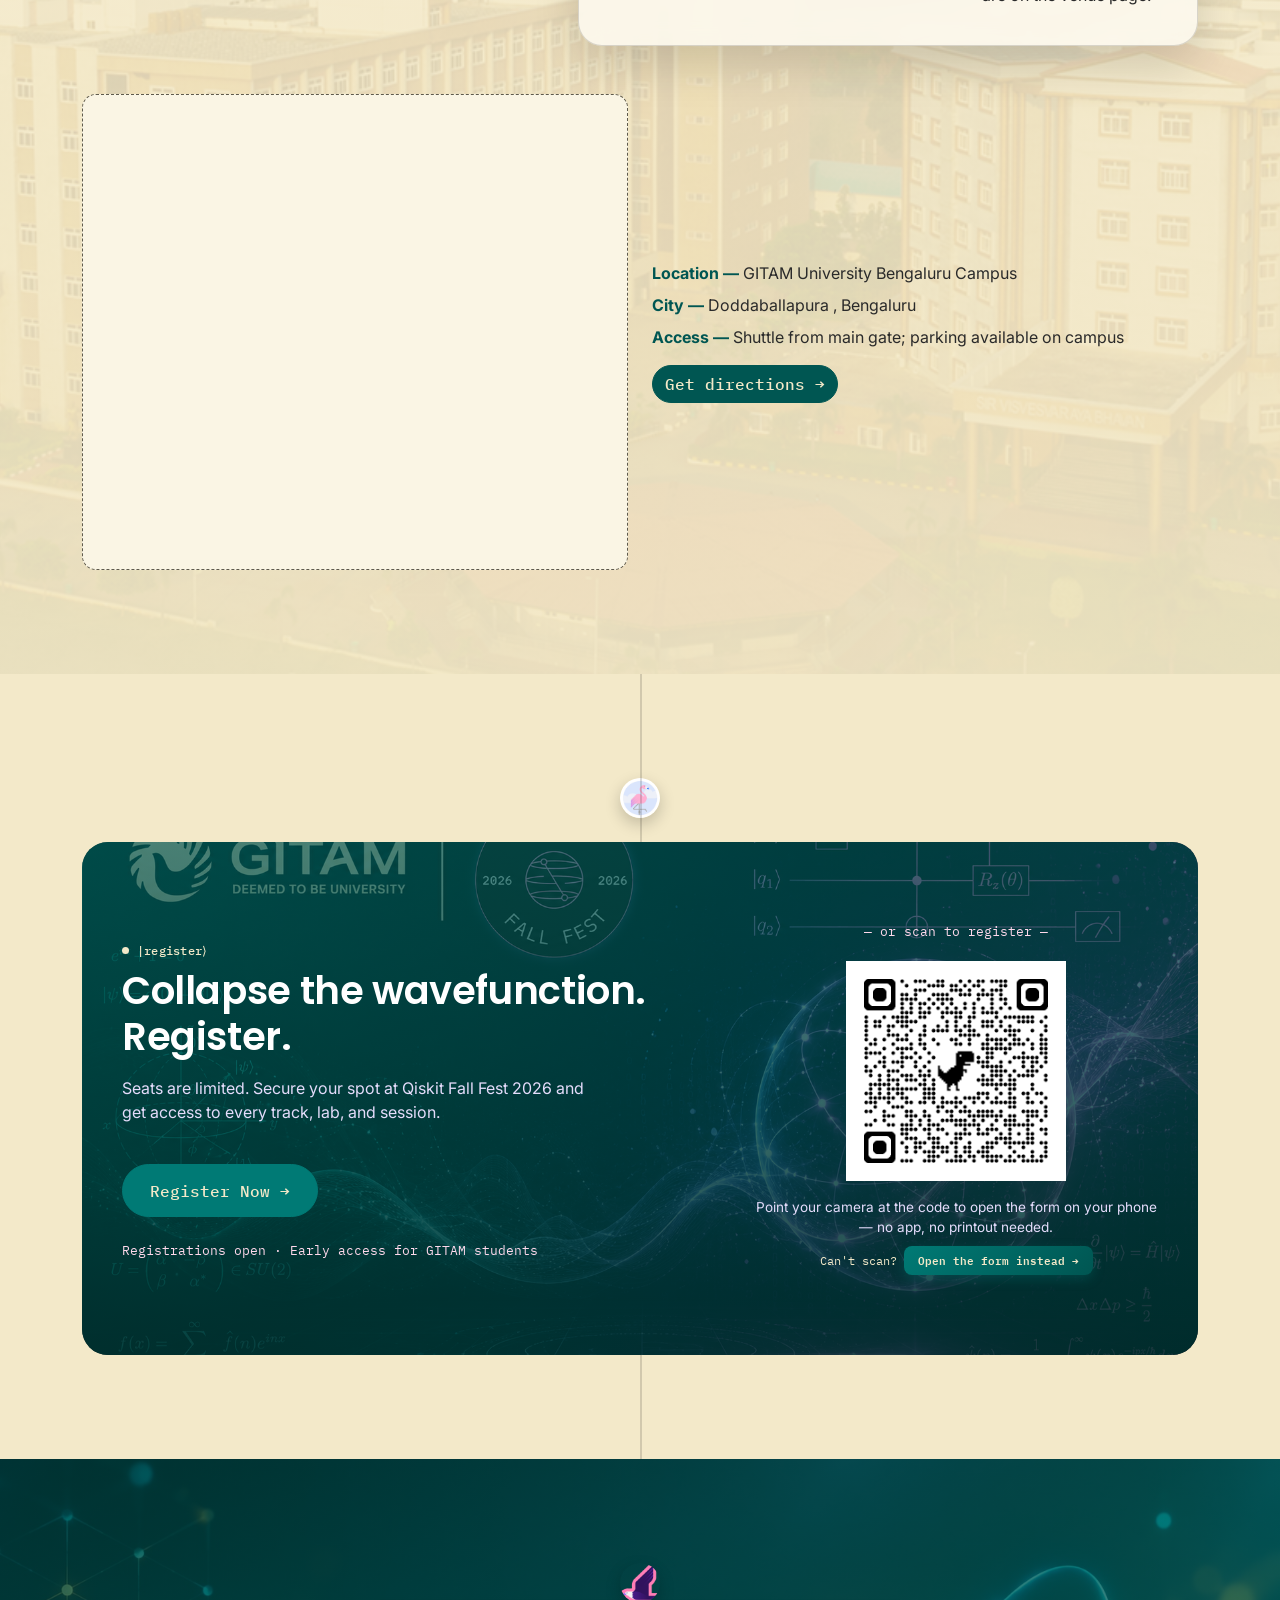
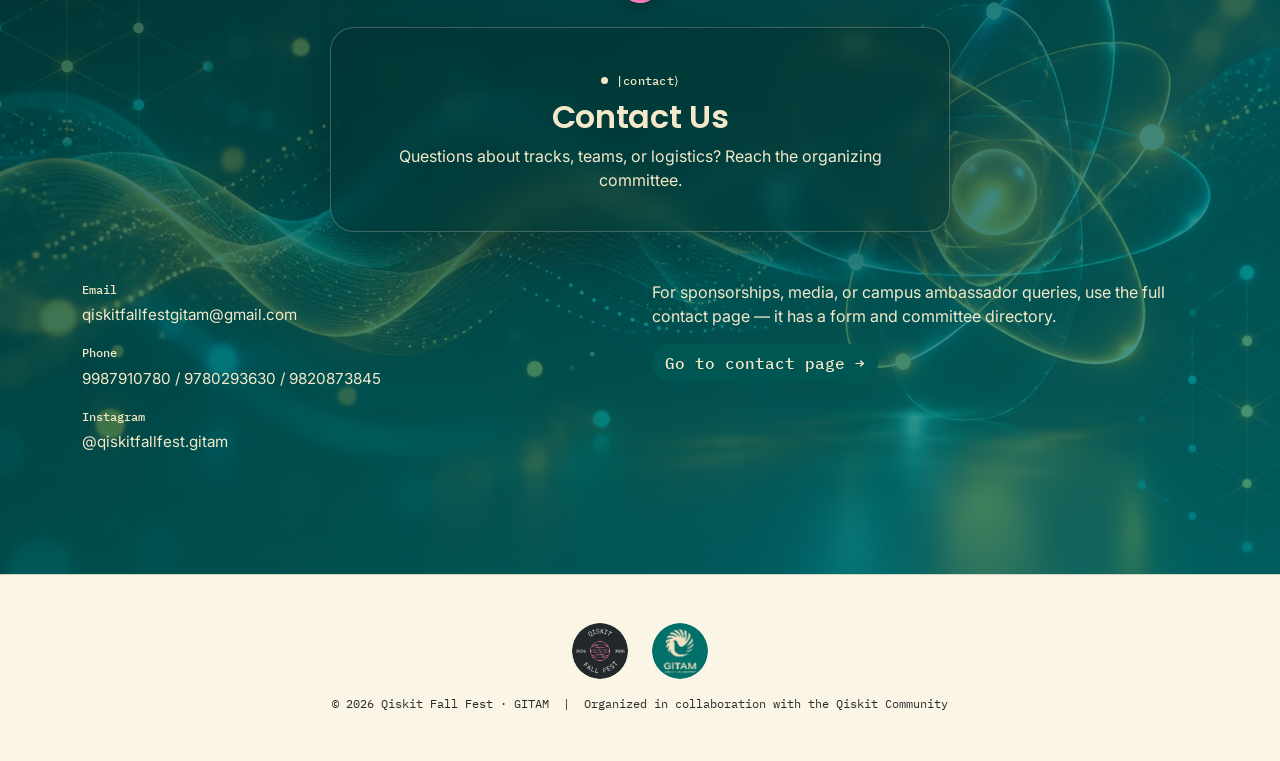
==== commit 8f4d9de4: "Update index.html" ====
--- a/index.html
+++ b/index.html
@@ -338,7 +338,7 @@
           <img src="assets/badge-dark.png" class="w-100 h-100" style="object-fit:contain;" alt="Qiskit Fall Fest 2026 badge">
         </span>
         <span style="font-family:'Poppins',sans-serif; font-weight:600; font-size:.95rem; color:var(--cream); line-height:1.15;">
-          Qiskit Fall Fest
+          IBM Qiskit Fall Fest
           <span class="d-block font-mono fw-normal" style="font-size:.6rem; color:var(--cream);">2026 · GITAM</span>
         </span>
       </a>
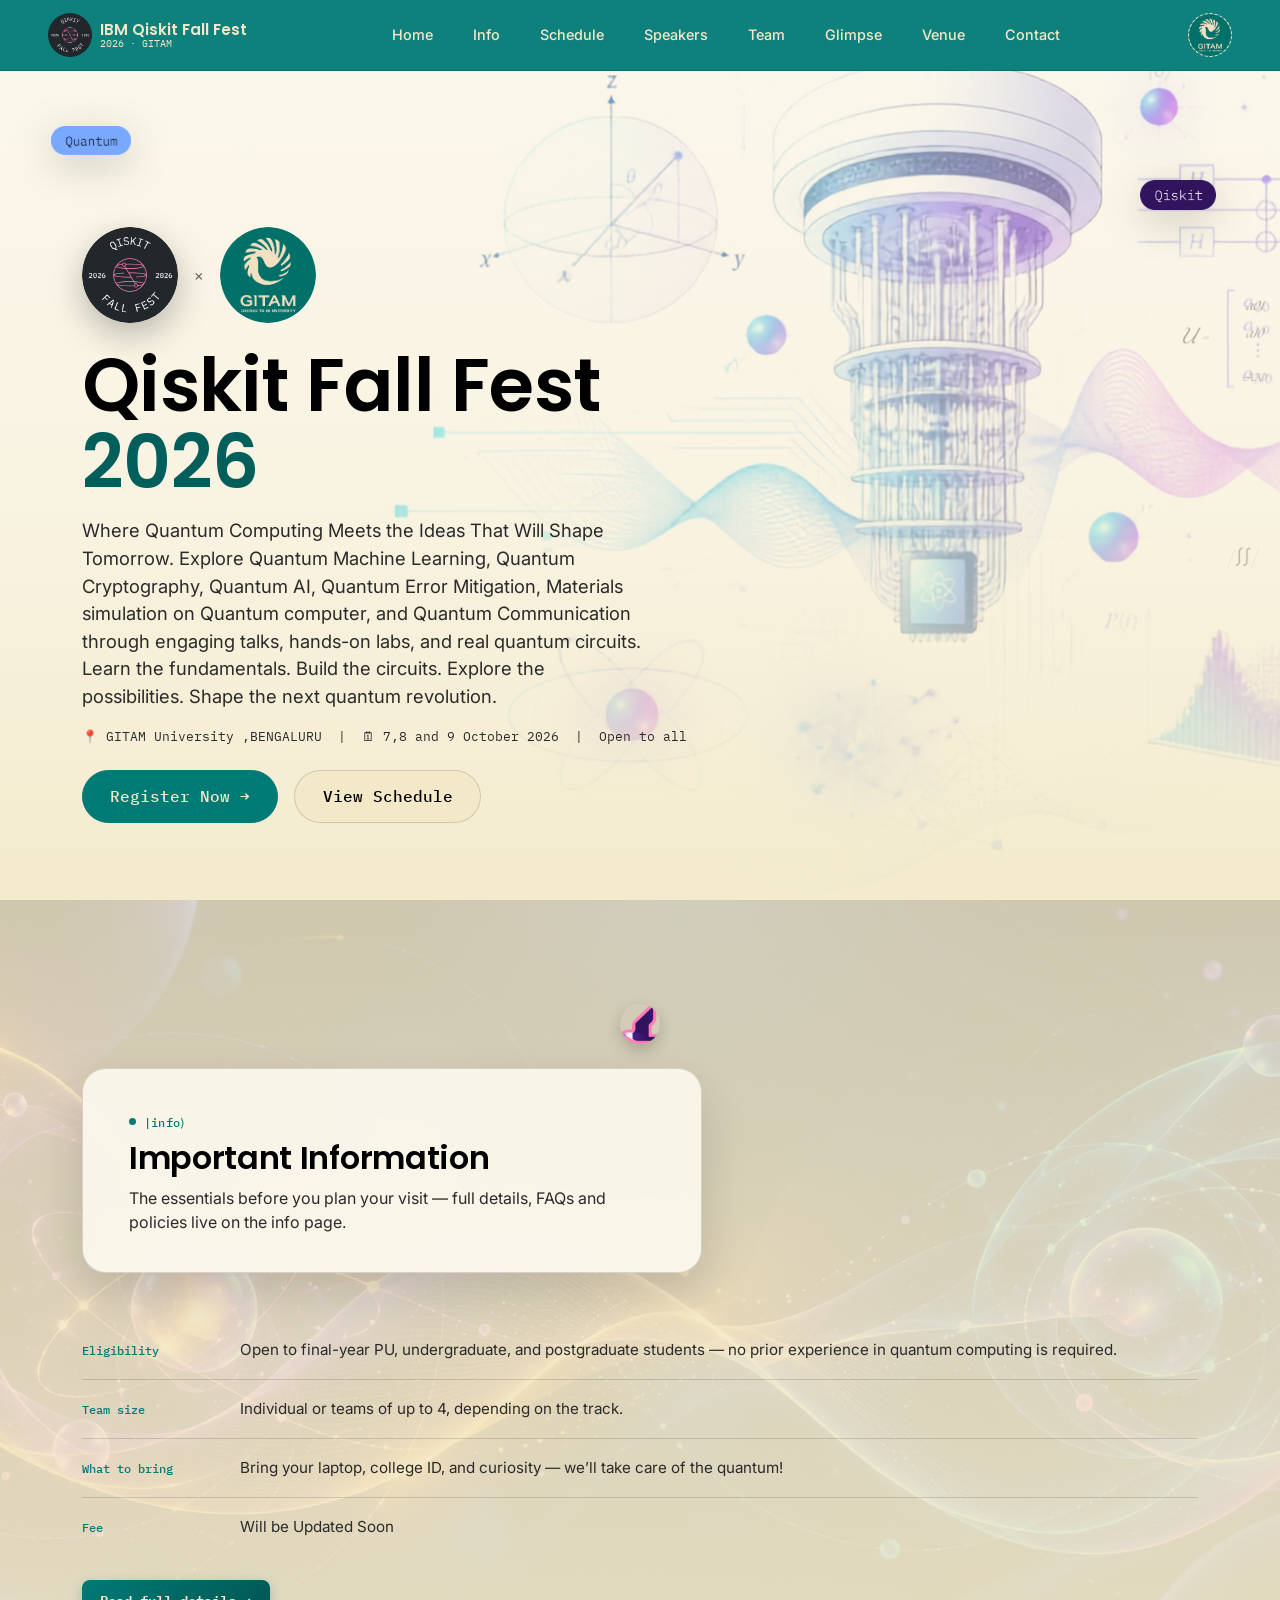
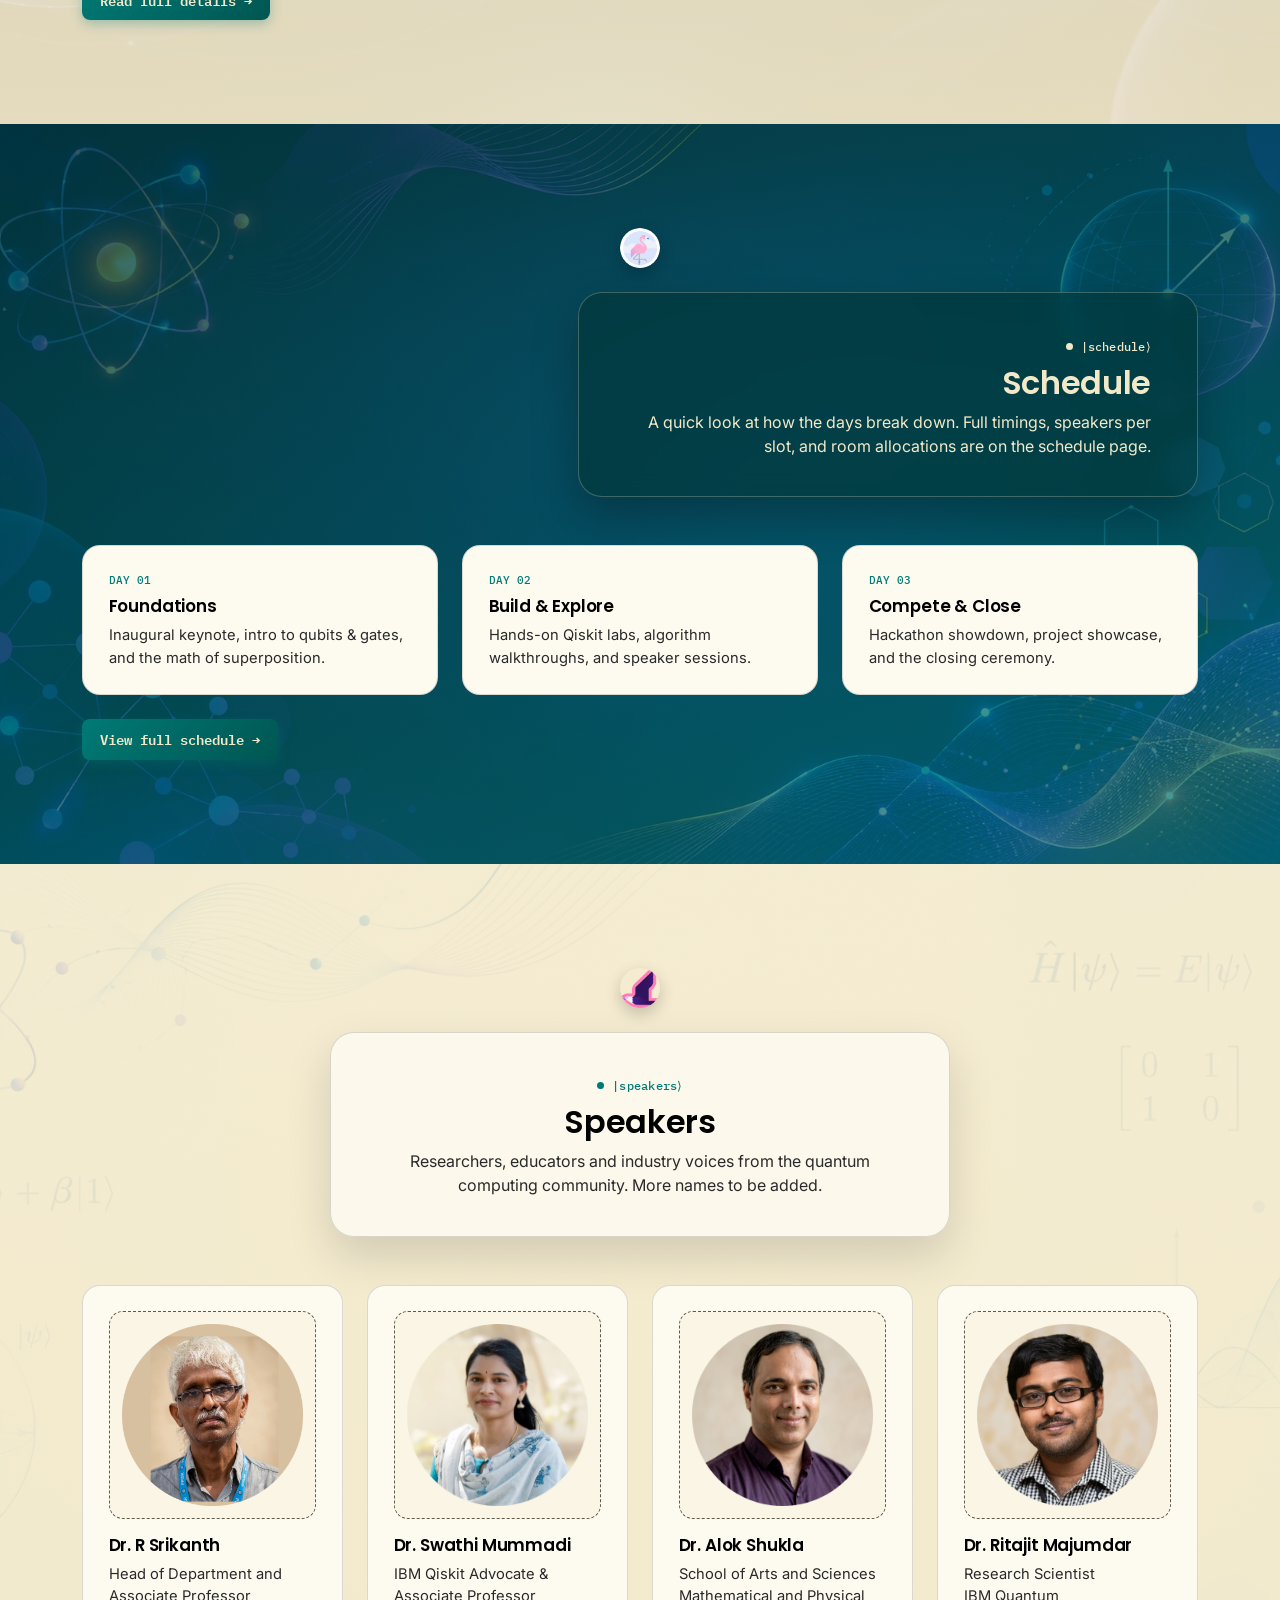
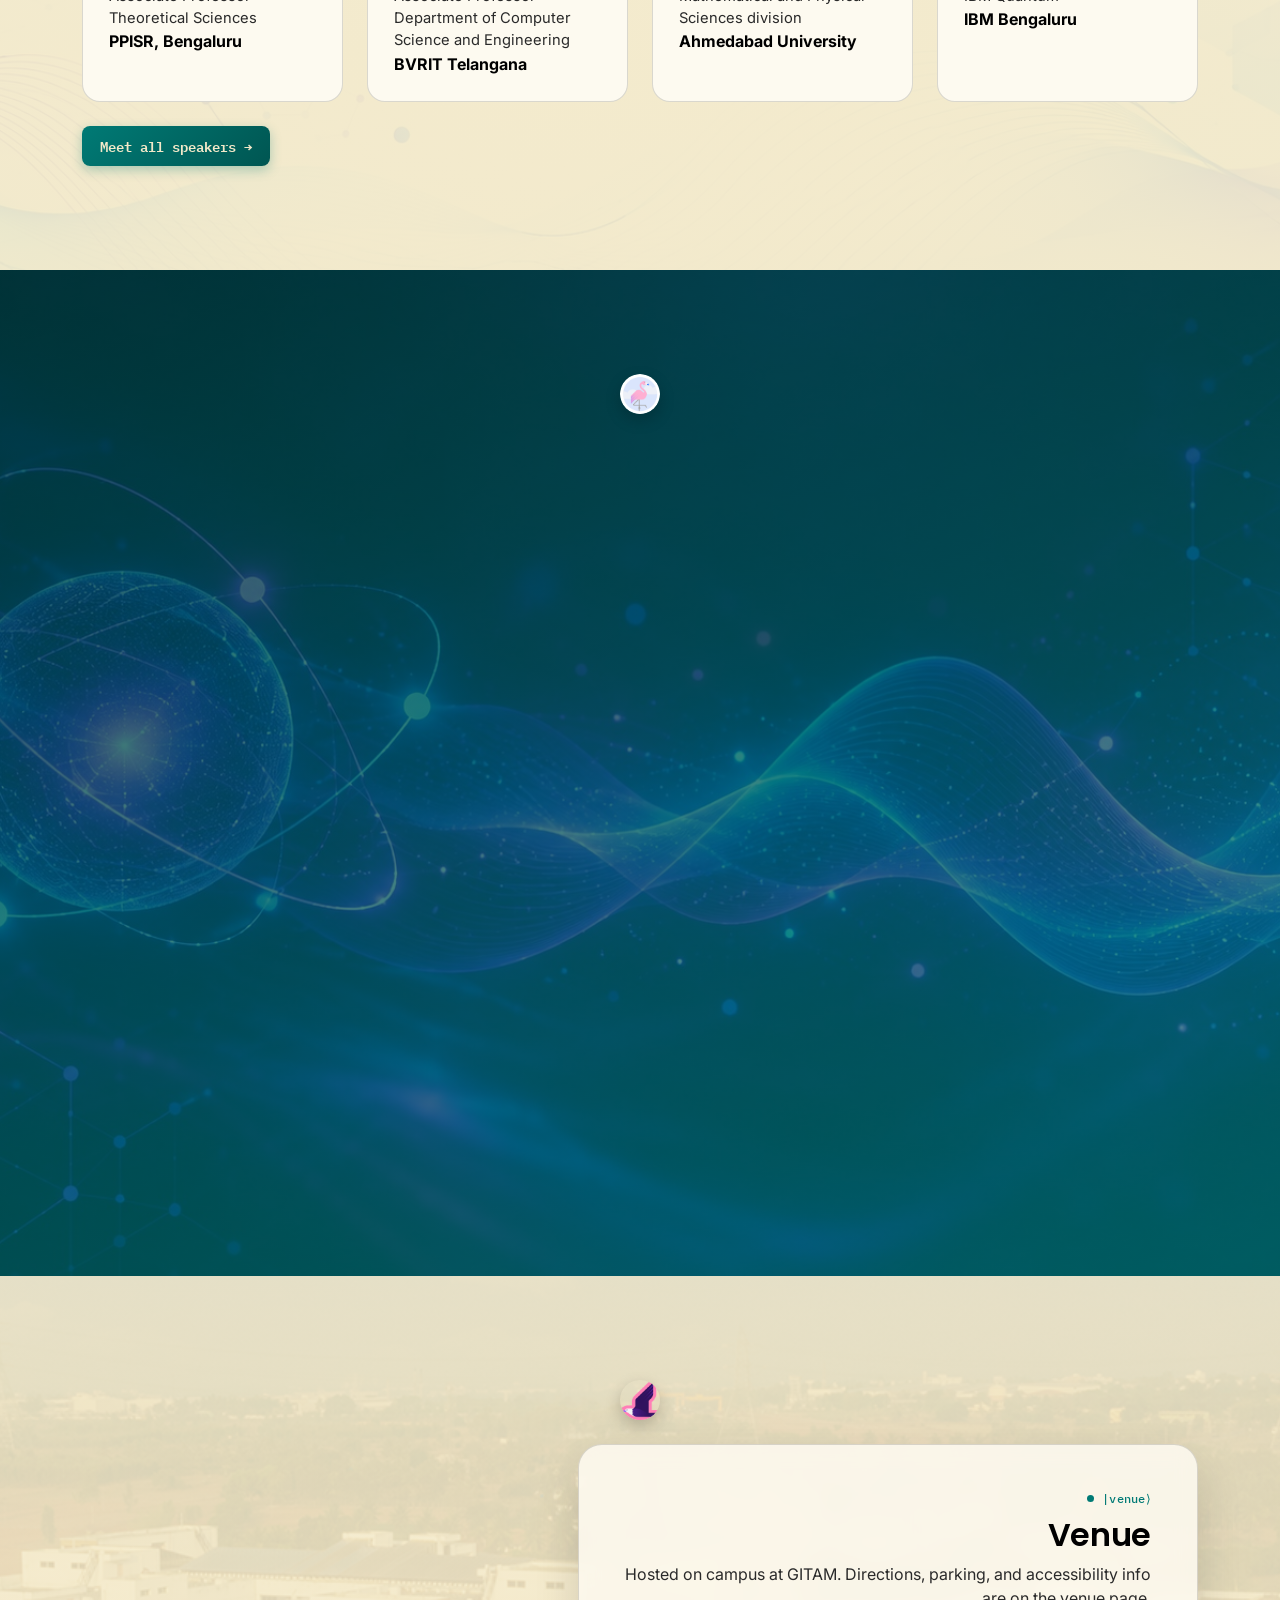
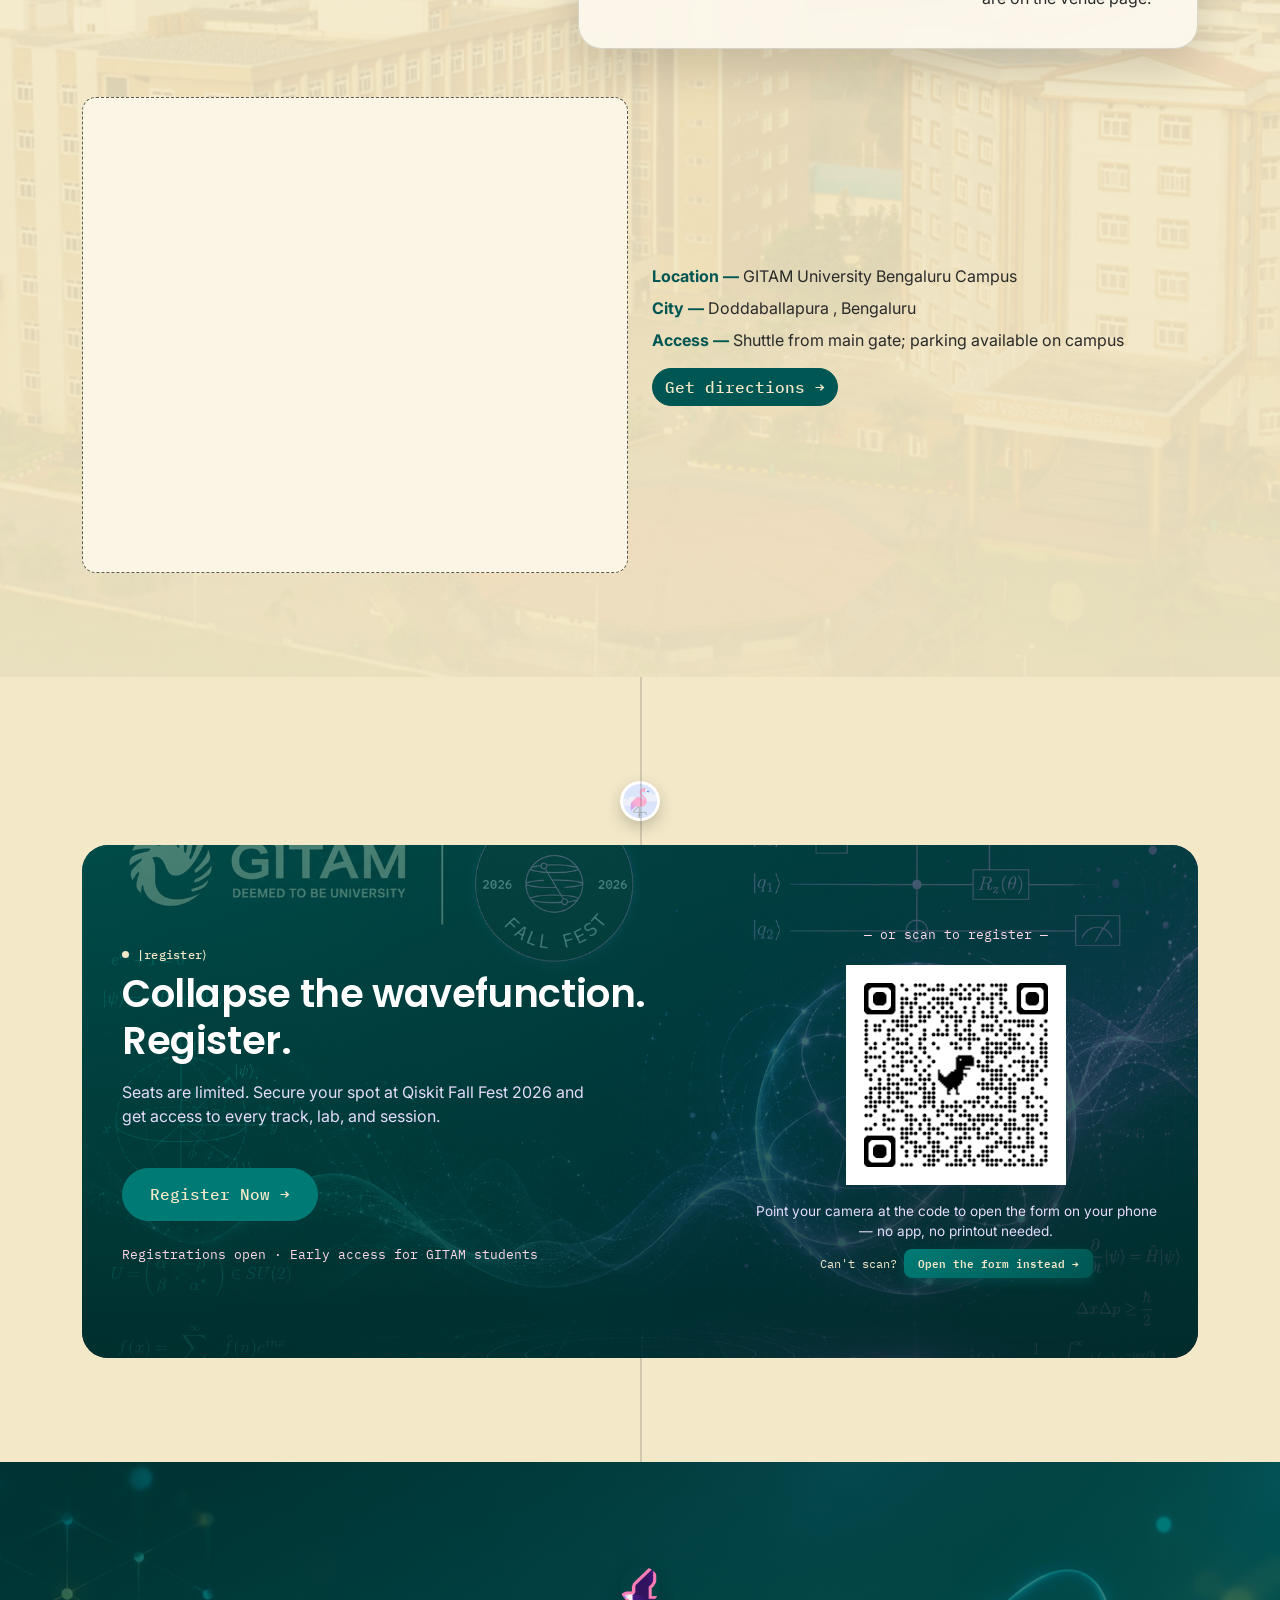
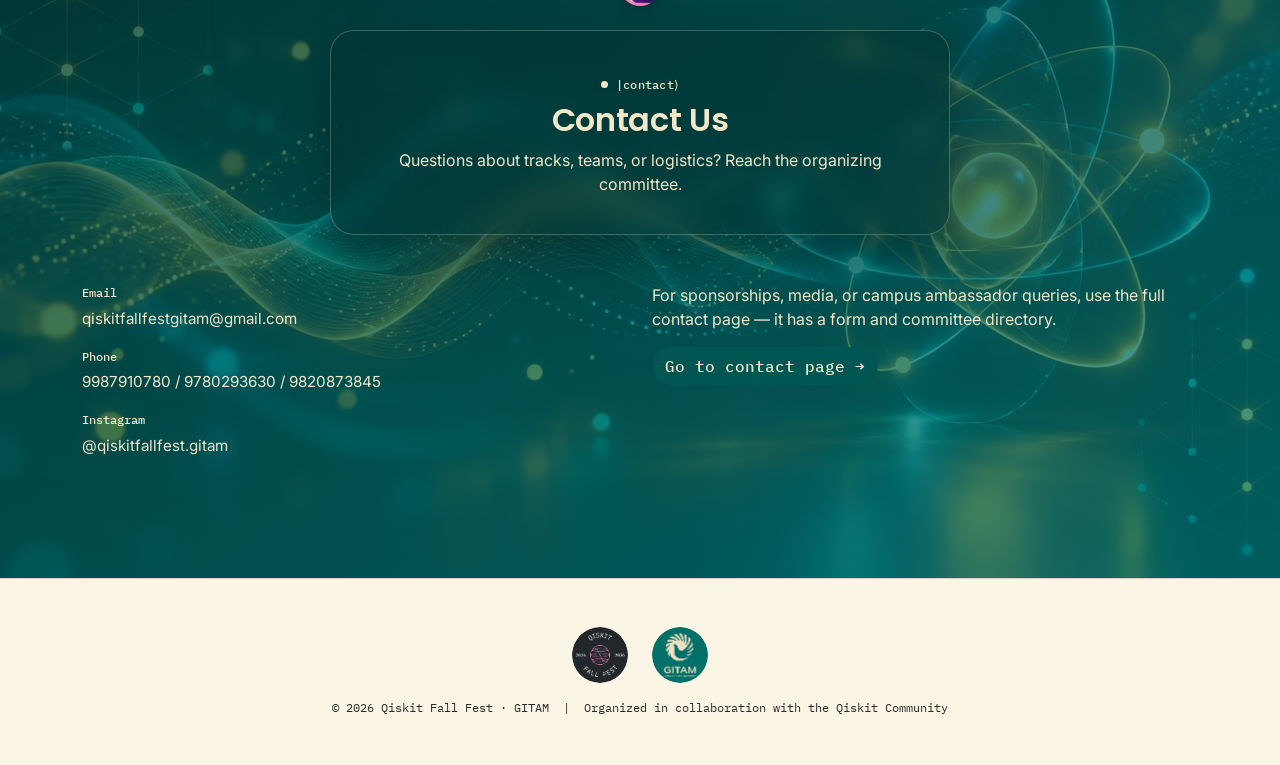
==== commit 2601acaf: "Update index.html" ====
--- a/index.html
+++ b/index.html
@@ -3,7 +3,7 @@
 <head>
 <meta charset="UTF-8">
 <meta name="viewport" content="width=device-width, initial-scale=1.0">
-<title>Qiskit Fall Fest 2026 | GITAM</title>
+<title>IBM Qiskit Fall Fest 2026 | GITAM</title>
 <meta name="description" content="Qiskit Fall Fest 2026 at GITAM University — talks, hands-on quantum computing labs, and a hackathon for students of every branch.">
 
 <!-- Bootstrap 5.3 -->
@@ -350,14 +350,16 @@
       <div class="collapse navbar-collapse" id="mainNav">
         <ul class="navbar-nav mx-lg-auto gap-lg-4 mt-3 mt-lg-0">
             <li class="nav-item"><a class="nav-link" href="index.html">Home</a></li>
-          <li class="nav-item"><a class="nav-link" href="#info">Info</a></li>
-          <li class="nav-item"><a class="nav-link" href="#schedule">Schedule</a></li>
-          <li class="nav-item"><a class="nav-link" href="#speakers">Speakers</a></li>
+          <li class="nav-item"><a class="nav-link" href="info.html">Info</a></li>
+          <li class="nav-item"><a class="nav-link" href="schedule.html">Schedule</a></li>
+          <li class="nav-item"><a class="nav-link" href="speakers.html">Speakers</a></li>
            <li class="nav-item"><a class="nav-link" href="team.html">Team</a></li>
-          <li class="nav-item"><a class="nav-link" href="#glimpse">Glimpse</a></li>
-          <li class="nav-item"><a class="nav-link" href="#venue">Venue</a></li>
-          <li class="nav-item"><a class="nav-link" href="#contact">Contact</a></li>
+          <li class="nav-item"><a class="nav-link" href="glimpse.html">Glimpse</a></li>
+          <li class="nav-item"><a class="nav-link" href="venue.html">Venue</a></li>
+          <li class="nav-item"><a class="nav-link" href="contact.html">Contact</a></li>
         </ul>
+
+         
         <div class="d-flex align-items-center gap-3 mt-3 mt-lg-0">
           <span class="logo-slot d-none d-sm-flex align-items-center justify-content-center">
             <img src="assets/gitam-logo.png" class="w-100 h-100" style="object-fit:cover; border-radius:50%;" alt="GITAM University">
@@ -487,21 +489,21 @@
         <div class="card-fest">
           <span class="tag d-block mb-2">DAY 01</span>
           <h3>Foundations</h3>
-          <p class="tag d-block mb-2">Inaugural keynote, intro to qubits &amp; gates, and the math of superposition.</p>
+          <p class="text-ink-soft mt-2 mb-0">Inaugural keynote, intro to qubits &amp; gates, and the math of superposition.</p>
         </div>
       </div>
       <div class="col">
         <div class="card-fest">
           <span class="tag d-block mb-2">DAY 02</span>
           <h3>Build &amp; Explore</h3>
-          <p class="tag d-block mb-2">Hands-on Qiskit labs, algorithm walkthroughs, and speaker sessions.</p>
+          <p class="text-ink-soft mt-2 mb-0">Hands-on Qiskit labs, algorithm walkthroughs, and speaker sessions.</p>
         </div>
       </div>
       <div class="col">
         <div class="card-fest">
           <span class="tag d-block mb-2">DAY 03</span>
           <h3>Compete &amp; Close</h3>
-          <p class="tag d-block mb-2">Hackathon showdown, project showcase, and the closing ceremony.</p>
+          <p class="text-ink-soft mt-2 mb-0">Hackathon showdown, project showcase, and the closing ceremony.</p>
         </div>
       </div>
     </div>
